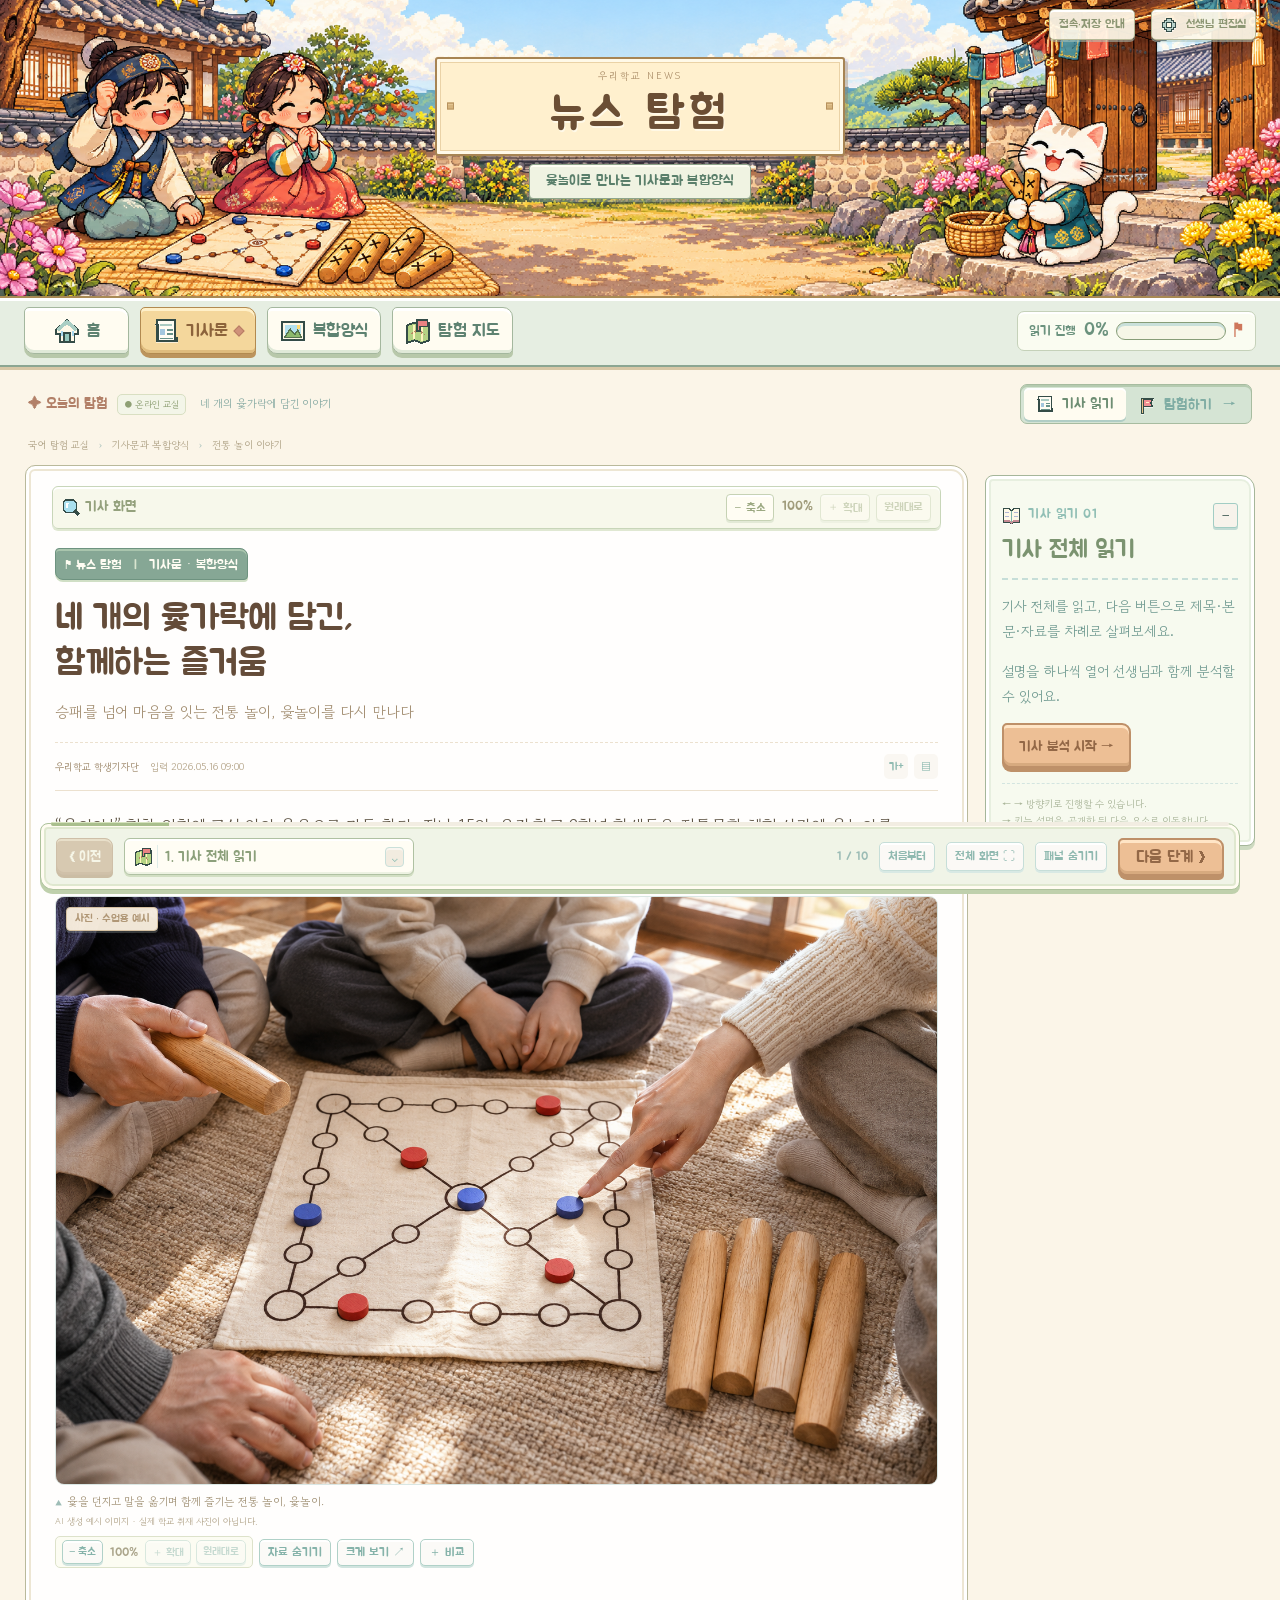
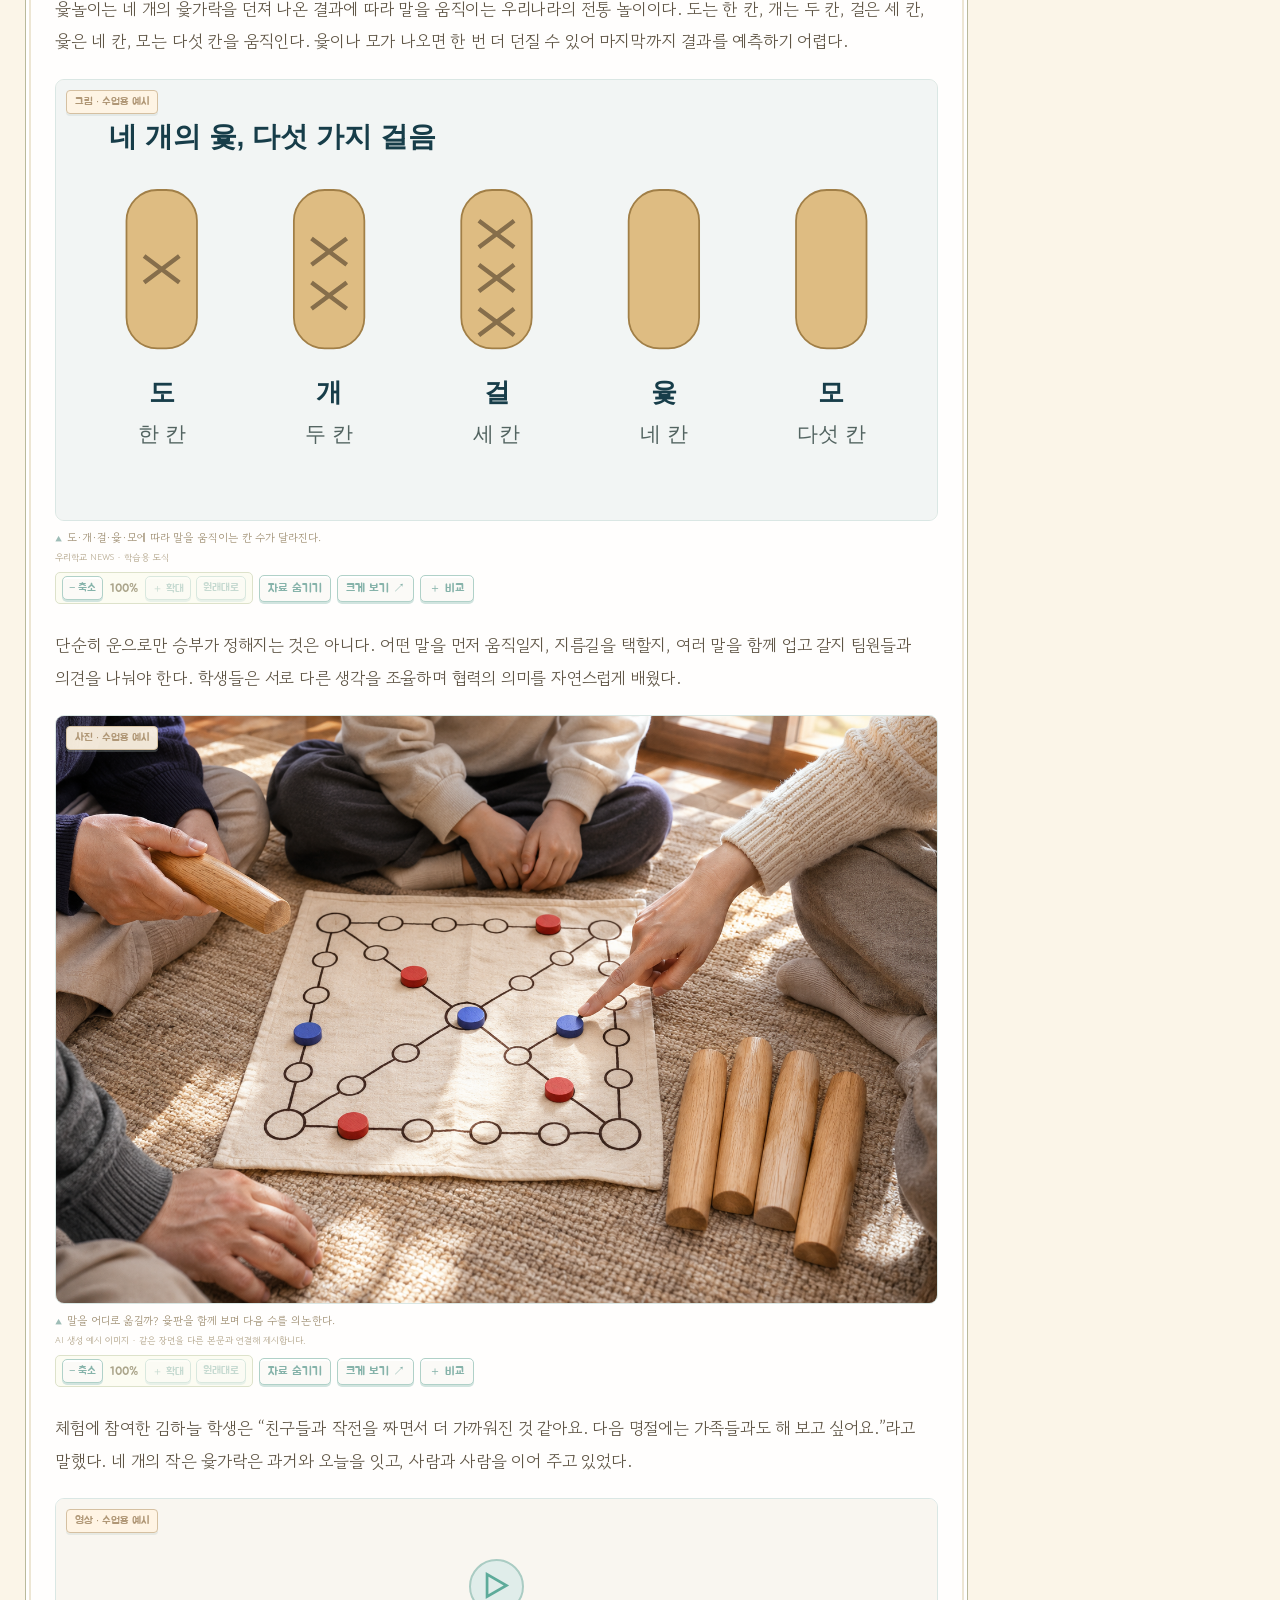
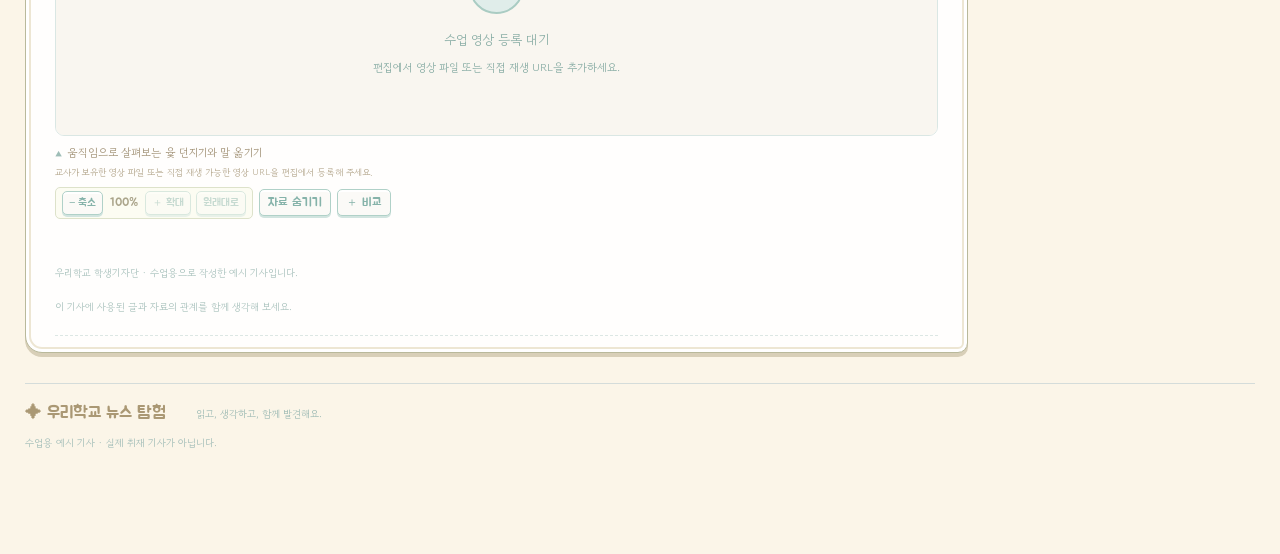
==== index.html @ 640b182b "Add persistent article overview scaling and individual media shrink controls" ====
<!doctype html><html lang="ko"><head><meta charset="UTF-8"><meta name="viewport" content="width=device-width, initial-scale=1"><title>뉴스 탐험 · 우리학교 국어 교실</title><link rel="stylesheet" href="style.css?v=f8efe97f222f"><link rel="stylesheet" href="cozy.css?v=f8efe97f222f"></head><body><svg class="icon-sprite" xmlns="http://www.w3.org/2000/svg" aria-hidden="true"><defs>
<symbol id="icon-home" viewBox="0 0 28 28"><path d="M2 13 14 2l12 11v4h-4v9H6v-9H2Z" fill="#fff8e7" stroke="#344c47" stroke-width="2"/><path d="m4 13 10-9 10 9" fill="none" stroke="#aacec4" stroke-width="4"/><path d="M11 16h6v10h-6Z" fill="#96c8be" stroke="#344c47" stroke-width="2"/><path d="M7 14h3v5H7Z M19 14h3v5h-3Z" fill="#a9d8ef"/></symbol>
<symbol id="icon-news" viewBox="0 0 28 28"><path d="M4 2h20v23H4Z" fill="#fffdf4" stroke="#344c47" stroke-width="2"/><path d="M2 7h3v18h21v-5" fill="none" stroke="#344c47" stroke-width="2"/><path d="M8 6h12v3H8Z" fill="#aacbc2"/><path d="M8 12h5v6H8Z" fill="#a3c7de"/><path d="M15 12h6v2h-6Z M15 16h6v2h-6Z M8 21h13v2H8Z" fill="#679289"/></symbol>
<symbol id="icon-picture" viewBox="0 0 28 28"><path d="M2 4h24v20H2Z" fill="#fff9e7" stroke="#344c47" stroke-width="2"/><path d="M5 7h18v14H5Z" fill="#b3e1ef"/><path d="m5 21 6-9 5 6 3-5 4 8Z" fill="#8cb96d" stroke="#567350" stroke-width="1.5"/><path d="M18 8h4v4h-4Z" fill="#ffdc76"/></symbol>
<symbol id="icon-map" viewBox="0 0 28 28"><path d="m2 8 8-3 8 3 8-3v19l-8 3-8-3-8 3Z" fill="#b5d384" stroke="#344c47" stroke-width="2"/><path d="M10 7v16M18 9v16" stroke="#fff5be" stroke-width="2"/><path d="m7 17 7-4 7 5" fill="none" stroke="#b78864" stroke-width="2" stroke-dasharray="2 2"/><path d="M16 2h8v7h-8v5h-3V2Z" fill="#e98282" stroke="#344c47" stroke-width="1.5"/></symbol>
<symbol id="icon-book" viewBox="0 0 28 28"><path d="M2 4h9l3 3 3-3h9v20h-9l-3 2-3-2H2Z" fill="#fff9e7" stroke="#344c47" stroke-width="2"/><path d="M14 7v17" stroke="#82b4aa" stroke-width="2"/><path d="M5 9h5v2H5Z M5 14h5v2H5Z M18 9h5v2h-5Z M18 14h5v2h-5Z" fill="#b0b5d5"/><path d="M3 22h8l3 3 3-3h8" fill="none" stroke="#c68b94" stroke-width="2"/></symbol>
<symbol id="icon-bulb" viewBox="0 0 28 28"><path d="M9 3h10l5 6v7l-6 6v4h-8v-4l-6-6V9Z" fill="#ffe36d" stroke="#344c47" stroke-width="2"/><path d="M10 22h8v4h-8Z" fill="#bed3cd" stroke="#344c47" stroke-width="2"/><path d="M9 8h3v5H9Z" fill="#fff8c4"/><path d="M14 20V11l-3-3m3 3 3-3" fill="none" stroke="#b98a3d" stroke-width="2"/></symbol>
<symbol id="icon-flag" viewBox="0 0 28 28"><path d="M7 3h16l-3 6 3 6H7Z" fill="#f18f93" stroke="#344c47" stroke-width="2"/><path d="M5 2h3v24H5Z" fill="#e8c58a" stroke="#344c47" stroke-width="2"/><path d="M12 7h5v3h-5Z" fill="#fff1c8"/></symbol>
<symbol id="icon-gear" viewBox="0 0 28 28"><path d="M10 2h8v4h4v4h4v8h-4v4h-4v4h-8v-4H6v-4H2v-8h4V6h4Z" fill="#b7d1ca" stroke="#344c47" stroke-width="2"/><path d="M10 10h8v8h-8Z" fill="#fff9e5" stroke="#344c47" stroke-width="2"/></symbol>
<symbol id="icon-lens" viewBox="0 0 28 28"><path d="M6 3h12l4 4v11l-4 4H6l-4-4V7Z" fill="#a9e0ef" stroke="#344c47" stroke-width="2"/><path d="m20 20 6 6" stroke="#344c47" stroke-width="5"/><path d="M6 7h5v3H6Z M6 10h3v5H6Z" fill="#fff"/></symbol>
<symbol id="icon-video" viewBox="0 0 28 28"><path d="M2 4h24v21H2Z" fill="#bdd9d1" stroke="#344c47" stroke-width="2"/><path d="m11 10 9 5-9 6Z" fill="#fff9e5" stroke="#344c47" stroke-width="1.5"/><path d="M4 5h3v3H4Z M11 5h3v3h-3Z M20 5h3v3h-3Z" fill="#fff8f1"/></symbol>
<symbol id="icon-pen" viewBox="0 0 28 28"><path d="m7 18 12-15 6 5-13 15-8 3Z" fill="#f5cb77" stroke="#344c47" stroke-width="2"/><path d="m17 6 5 5M7 18l5 5" stroke="#6ea79b" stroke-width="3"/><path d="m4 26 2-7 5 5Z" fill="#5d827a"/></symbol>
<symbol id="icon-check" viewBox="0 0 28 28"><path d="M3 4h22v22H3Z" fill="#fff8e7" stroke="#344c47" stroke-width="2"/><path d="m6 13 6 6L23 5" fill="none" stroke="#78b16a" stroke-width="5"/></symbol>
<symbol id="icon-save" viewBox="0 0 28 28"><path d="M3 2h19l4 4v20H3Z" fill="#9fcac1" stroke="#344c47" stroke-width="2"/><path d="M8 3h12v8H8Z M7 17h15v9H7Z" fill="#fff9e8" stroke="#344c47" stroke-width="1.5"/><path d="M16 4h3v5h-3Z M10 20h9v2h-9Z" fill="#bed8d1"/></symbol>
</defs></svg>
<header class="world-header"><div class="world-scenery" aria-hidden="true"><img src="assets/yut-world.png" alt=""></div><div class="utility"><button id="helpButton" class="quiet">접속·저장 안내</button><button id="editButton" class="quiet"><svg class="ui-icon" aria-hidden="true"><use href="#icon-gear"></use></svg> 선생님 편집실</button></div><div class="masthead"><a href="#article" class="logo" aria-label="뉴스 탐험 기사로 이동"><div class="logo-title"><small>우리학교 NEWS</small><strong>뉴스 탐험</strong></div><span class="logo-subtitle">윷놀이로 만나는 기사문과 복합양식</span></a><div class="hero-note">작은 발견이 모여<br><b>더 큰 배움으로!</b></div></div></header><div class="navigation-shell"><nav aria-label="학습 메뉴"><button data-nav="home"><svg class="ui-icon" aria-hidden="true"><use href="#icon-home"></use></svg><span>홈</span></button><button data-nav="article" class="selected"><svg class="ui-icon" aria-hidden="true"><use href="#icon-news"></use></svg><span>기사문</span></button><button data-nav="media"><svg class="ui-icon" aria-hidden="true"><use href="#icon-picture"></use></svg><span>복합양식</span></button><button data-nav="map"><svg class="ui-icon" aria-hidden="true"><use href="#icon-map"></use></svg><span>탐험 지도</span></button><div class="journey"><span><span class="journey-label">읽기 진행</span> <b id="journeyPercent">0%</b></span><div class="journey-track" role="progressbar" aria-label="학습 진행률" aria-valuemin="0" aria-valuemax="100" aria-valuenow="0"><i id="journeyFill"></i></div><span aria-hidden="true">⚑</span></div></nav></div><div class="modebar"><div><span class="live">✦ 오늘의 탐험</span><span id="connectionStatus" class="connection-status"></span><span>네 개의 윷가락에 담긴 이야기</span></div><div class="switch"><button id="readButton" class="active"><svg class="ui-icon" aria-hidden="true"><use href="#icon-news"></use></svg> 기사 읽기</button><button id="learnButton"><svg class="ui-icon" aria-hidden="true"><use href="#icon-flag"></use></svg> 탐험하기 <span>→</span></button></div></div><main><div class="breadcrumb">국어 탐험 교실 <span>›</span> 기사문과 복합양식 <span>›</span> 전통 놀이 이야기</div><div class="layout"><article id="article"></article><aside id="sidebar"></aside></div></main><footer>✦ 우리학교 뉴스 탐험 <span>읽고, 생각하고, 함께 발견해요.</span><small>수업용 예시 기사 · 실제 취재 기사가 아닙니다.</small></footer><div id="learningBar" hidden></div><dialog id="helpDialog"><button class="close" aria-label="안내 닫기">×</button><div class="section-tag">뉴스 탐험 이용 안내</div><h2>같은 주소에서, 계속 이어서.</h2><div class="help-section"><h3>기사 읽기와 탐험하기</h3><p>기사 읽기에서는 오른쪽 패널의 설명을 하나씩 열며 기사를 분석합니다. 탐험하기에서는 같은 기사를 보며 객관식 퀴즈를 풀고 정답과 해설을 확인합니다. 선생님 편집실에서 각 블록의 퀴즈를 추가하거나 수정할 수 있습니다.</p><p>퀴즈 선택과 풀이 결과는 현재 열린 페이지에서만 유지되며, 페이지를 새로고침하면 초기화됩니다.</p></div><div class="help-section"><h3>인터넷 주소로 접속할 때</h3><p>이 주소를 즐겨찾기에 추가해 주세요. 사이트 디자인과 기능이 업데이트되면 같은 주소에서 새로고침해 이용할 수 있어요. 최신 화면이 보이지 않으면 Ctrl+Shift+R (Mac: ⌘+Shift+R)을 눌러 주세요.</p></div><div class="help-section"><h3>수정한 기사는 어디에 저장되나요?</h3><p>선생님 편집실에서 바꾼 기사와 학습 설명은 현재 기기·브라우저에 자동 저장됩니다. 사이트 디자인이 업데이트되어도 저장한 기사 내용은 유지됩니다.</p><p>다른 기기와 학생에게 같은 기사를 전달하려면 JSON 내보내기/가져오기를 이용해 주세요. 편집한 내용이 인터넷의 모든 사용자에게 자동 공개되는 기능은 없습니다.</p></div><div class="help-section"><h3>인터넷 없이 수업할 때</h3><p>편집실의 ‘수정한 사이트 파일 저장’으로 오프라인 수업 파일을 보관할 수 있어요. 온라인으로 사용할 때는 매번 파일을 받을 필요가 없습니다.</p></div></dialog><dialog id="mediaDialog"><button class="close" aria-label="자료 모음 닫기">×</button><div class="section-tag">기사 속 자료 모음</div><h2>글과 함께 자료를 살펴봐요</h2><div id="mediaDialogList"></div></dialog><dialog id="mapDialog"><button class="close" aria-label="탐험 지도 닫기">×</button><div class="section-tag">⚑ 우리의 학습 여정</div><h2>뉴스 탐험 지도</h2><p class="muted">원하는 지점을 선택해 학습을 이어 가세요.</p><div id="mapSteps"></div></dialog><dialog id="imageDialog"><button class="close" aria-label="닫기">×</button><img alt="확대 자료"><p></p></dialog><dialog id="editor"><div class="editor-head"><div class="editor-title-icon"><svg class="ui-icon" aria-hidden="true"><use href="#icon-pen"></use></svg></div><div><small>TEACHER’S WORKSHOP</small><h2>선생님의 기사 제작소</h2></div><button class="close" aria-label="편집 닫기">×</button></div><p class="muted">블록을 배치한 순서대로 수업이 진행됩니다. 변경 내용은 이 브라우저에 저장됩니다. 다른 기기에서는 ‘수정한 사이트 파일 저장’으로 내려받은 HTML을 열어 주세요.</p><div class="editor-tools"><button id="downloadHtmlButton" class="primary"><svg class="ui-icon" aria-hidden="true"><use href="#icon-save"></use></svg> 수정한 사이트 파일 저장 ↓</button><button id="exportButton">JSON 내보내기 ↗</button><label class="button">JSON 가져오기<input id="importInput" type="file" accept="application/json" hidden></label><button id="resetButton">예시 복원</button></div><div id="editorBlocks"></div><div class="add-row"><div class="add-heading"><svg class="ui-icon" aria-hidden="true"><use href="#icon-picture"></use></svg><span><b>새 블록 만들기</b><small>종류와 들어갈 자리를 골라 주세요.</small></span></div><div class="add-field"><label for="addType">① 블록 종류</label><select id="addType"><option value="paragraph">본문 문단</option><option value="lead">전문 (기사 요약)</option><option value="subheading">소제목</option><option value="photo">사진</option><option value="illustration">그림</option><option value="video">영상</option><option value="other">기타 자료</option><option value="title">제목</option><option value="subtitle">부제</option></select></div><div class="add-field position-field"><label for="addPosition">② 추가할 위치</label><select id="addPosition" aria-label="블록 추가 위치"></select></div><button id="addButton">＋ 블록 추가</button></div><p id="editorStatus" role="status"></p></dialog><div id="toast" role="status"></div><script type="module" src="app.js?v=f8efe97f222f"></script></body></html>
---- style.css ----
:root{--ink:#273d39;--blue:#59a796;--line:#e0eae7;--muted:#648e85;--paper:#fffbf1;--accent:#f1bb45;--border:#7aaaa0;--shadow:#ddeae7}*{box-sizing:border-box}body{margin:0;background:#fbf5e9;color:var(--ink);font-family:'Malgun Gothic','Apple SD Gothic Neo',Arial,sans-serif;padding-bottom:102px}button,input,textarea,select{font:inherit}button,.button{cursor:pointer;background:#fffaf4;border:1.5px solid #8eb7ae;color:var(--ink);padding:10px 15px;font-size:13px;border-radius:8px;box-shadow:0 3px 0 #d7e6e2;transition:background .15s,transform .15s}button:hover,.button:hover{background:#f7f4ec;border-color:#5ba092}button:active{transform:translateY(2px);box-shadow:0 1px 0 #cde1db}button:disabled{opacity:.4;cursor:default}button:focus-visible,a:focus-visible,select:focus-visible,input:focus-visible,textarea:focus-visible{outline:3px solid #e8ad31;outline-offset:4px}a{color:inherit;text-decoration:none}.world-header{height:205px;position:relative;overflow:hidden;border-bottom:3px solid #5b754c;background:#b1dbfb}.world-scenery{position:absolute;inset:0;pointer-events:none}.world-scenery img{width:100%;height:100%;object-fit:cover;object-position:center bottom;image-rendering:pixelated}.utility{position:relative;display:flex;justify-content:space-between;align-items:center;max-width:1350px;margin:auto;padding:12px 24px;color:#3c5274;font-size:11px}.quiet{font-size:11px;background:#fffaf4;border-color:#709991;box-shadow:0 3px 0 #8ba9bc66;padding:7px 12px}.masthead{position:relative;max-width:1310px;margin:auto;display:flex;justify-content:space-between;align-items:center;padding:0 24px;height:137px}.world-label{position:relative;align-self:flex-start;background:#fffaed;border:2px solid #435f59;box-shadow:4px 4px 0 #435f5933;padding:12px 15px;transform:rotate(-3deg);font-size:14px;font-weight:bold;line-height:1.55;border-radius:3px}.world-label span{float:left;font-size:30px;margin:4px 12px 4px 0}.world-label b{font-size:12px;color:#618880}.logo{position:absolute;left:50%;top:0;transform:translateX(-50%) rotate(-1deg);min-width:410px;display:flex;flex-direction:column;align-items:center;isolation:isolate}.logo:before{content:'';position:absolute;inset:0 -14px 25px;z-index:-1;background:#fff0cb;border:3px solid #415c56;box-shadow:5px 6px 0 #56797266;clip-path:polygon(2% 0,98% 0,100% 12%,98% 88%,95% 88%,95% 100%,4% 100%,4% 88%,0 88%,0 15%,2% 15%)}.logo small{font-size:10px;letter-spacing:3px;color:#8c6d61;padding-top:8px;font-weight:bold}.logo strong{font-size:48px;letter-spacing:6px;color:#243c37;line-height:1.25;padding:0 15px 8px;text-shadow:2px 2px 0 white;font-weight:900}.logo>span{background:#f8f5ee;border:2px solid #5b867d;padding:6px 24px;font-size:12px;font-weight:bold;box-shadow:0 3px 0 #a4c1bb;border-radius:4px}.hero-note{font-size:13px;line-height:1.7;text-align:right;transform:rotate(3deg);color:#4c5b72;margin:8px 12px 0 auto}.hero-note b{color:#34544d}.navigation-shell{background:#f5f1e9;border-bottom:2px solid #8eb7ae;box-shadow:0 4px 0 #ede2cd;padding:11px 24px}nav{display:flex;gap:12px;max-width:1300px;margin:auto;align-items:center}nav button{min-width:112px;background:#fffafc;border:2px solid #82b4a9;font-size:21px;font-weight:bold;padding:9px 17px;box-shadow:0 4px 0 #b7d5cd}nav button span{font-size:14px;vertical-align:2px;margin-left:5px}nav button.selected{background:#ffdf58;border-color:#7bada2;box-shadow:0 4px 0 #c69936}nav button:hover{background:#ffe891}.journey{display:flex;align-items:center;gap:12px;margin-left:auto;font-size:12px;font-weight:bold;color:#447d71}.journey b{font-size:17px;margin-left:4px}.journey-track{width:150px;height:19px;border:2px solid #5d887f;border-radius:10px;box-shadow:inset 0 2px 3px #b6cbc5;background:#fbf9f6;overflow:hidden}.journey-track i{display:block;width:0;height:100%;background:repeating-linear-gradient(90deg,#8dcc5a 0,#8dcc5a 17px,#75b449 17px,#75b449 20px);border-radius:7px;box-shadow:inset 0 3px 0 #c3ed8c;transition:width .3s}.journey>span:last-child{font-size:24px;color:#ce775b}.modebar{max-width:1300px;margin:24px auto 0;display:flex;justify-content:space-between;align-items:center;padding:0 5px;font-size:12px;gap:12px}.live{color:#518b7f;font-weight:bold;margin-right:14px}.modebar>div:first-child>span:last-child{color:#719a91}.switch{display:flex;gap:8px}.switch button{border:1px solid #b6cdc7;font-size:11px;padding:9px 15px;background:#fffcf7}.switch .active{background:#69a79a;color:white;border-color:#559789;box-shadow:0 3px 0 #4c8478}.switch span{margin-left:15px}main{max-width:1300px;margin:auto}.breadcrumb{font-size:10px;color:#84a8a0;margin:18px 5px}.breadcrumb span{margin:0 10px;color:#a0bcb6}.layout{display:grid;grid-template-columns:minmax(0,1fr) 305px;gap:24px;align-items:start}article{min-width:0;background:#fffefd;border:2px solid #98bfb7;border-radius:16px;box-shadow:inset 0 0 0 5px #f7f4ed,0 5px 0 #dee7e4;padding:32px 36px 20px;position:relative}.section-tag{font-size:11px;font-weight:bold;color:#4a9384;display:inline-block;background:#f6f3eb;border:1px solid #d4e6e1;padding:6px 11px;border-radius:5px;margin-bottom:20px}.section-tag span{color:#9fc1ba!important}h1{font-size:38px;line-height:1.45;letter-spacing:-1.8px;white-space:pre-line;margin:0 0 16px;color:#243934;font-weight:900}h2.subtitle{font-size:16px;font-weight:500;color:#69958c;line-height:1.8;margin:0 0 23px}.byline{display:flex;gap:15px;padding:16px 0;border-top:1px dashed #dbe6e3;border-bottom:1px solid #dee7e5;font-size:10px;color:#8fafa8;margin-bottom:25px}.byline strong{color:#668f87}.byline .tools{margin-left:auto;display:flex;gap:10px}.byline button{border:0;padding:0 3px;color:#78a097;box-shadow:none}.block{scroll-margin-top:30px;position:relative;transition:background .2s,box-shadow .2s}.block p.body{font-size:16px;line-height:2;letter-spacing:-.2px;word-break:keep-all;margin:24px 0;color:#38504b}.article-lead{font-size:18px;line-height:1.9;font-weight:bold;color:#54766f;white-space:pre-line;word-break:keep-all;border-left:4px solid #c1dcd5;padding:9px 0 9px 20px;margin:26px 0 32px;background:#fdfcf9}.article-subheading{font-size:23px;line-height:1.6;font-weight:bold;letter-spacing:-.6px;white-space:pre-line;margin:38px 0 18px;color:#365f57}.article-subheading:before{content:'✦';font-size:18px;color:#d3a343;margin-right:9px}figure{margin:27px 0 31px}.media-wrap{position:relative;background:#f7f4ed;overflow:hidden;border:1px solid #dce7e4;border-radius:10px}.media-wrap img{display:block;width:100%;height:auto;cursor:zoom-in;max-height:none;object-fit:contain;aspect-ratio:auto}.media-label{position:absolute;left:13px;top:13px;background:#fff9eff5;border:1px solid #d9c7bc;padding:5px 10px;font-size:10px;color:#7e665b;border-radius:4px;pointer-events:none}.media-wrap video{width:100%;display:block;max-height:450px}.video-empty{padding:60px 25px;text-align:center;color:#86aba3;background:#f9f6f0;font-size:13px}.video-empty b{width:55px;height:55px;line-height:50px;background:#e0edea;border:2px solid #aaccc3;color:#5dab9a;font-size:30px;display:block;margin:0 auto 16px;border-radius:50%}.video-empty small{font-size:11px}.caption{font-size:11px;color:#6a958c;line-height:1.8;margin-top:9px}.caption:before{content:'▲';font-size:8px;margin-right:5px;color:#9ebdb7}.source{font-size:9px;color:#97b5af;margin-top:4px;line-height:1.7}.media-actions{display:flex;gap:7px;margin-top:9px}.media-actions button{font-size:10px;padding:5px 9px;color:#74a097;border-color:#dae9e5;background:#fdfcfa;box-shadow:none}.hidden-media{padding:65px 20px;text-align:center;font-size:12px;color:#8aaca5;background:repeating-linear-gradient(45deg,#fdfcfb,#fdfcfb 8px,#f8f5ee 8px,#f8f5ee 9px)}.focused{box-shadow:0 0 0 3px #d7a530,0 0 0 7px #fff0b0;background:#fffbed;border-radius:5px}.related{background:#fff1b7;box-shadow:0 0 0 7px #fff1b7;border-radius:2px}.learning .block[data-id]{cursor:pointer}aside{position:sticky;top:22px;min-width:0}.side-card,.lesson-panel{position:relative;border:2px solid #98bfb7;border-radius:15px;background:#fffefd;box-shadow:inset 0 0 0 4px #f6f2ea,0 4px 0 #e0eae7;padding:23px 20px 20px;margin-bottom:23px}.side-card h3{font-size:16px;margin:0 0 17px;letter-spacing:-.4px;color:#366057}.mission-card{background:#fff7df;border-color:#9ab8b1;box-shadow:inset 0 0 0 4px #fffdf5,0 4px 0 #ead8d3}.mission-card h3{display:inline-block;padding:5px 12px;background:#ffe596;border:1px solid #caac6e;box-shadow:2px 2px 0 #eed69c;transform:rotate(-2deg);font-size:17px;margin:-9px 0 13px}.mission-card p{font-size:13px;line-height:1.9;color:#4e6f68;margin:6px 0 16px}.mission-card .mission-label{font-size:9px;letter-spacing:1.5px;font-weight:bold;color:#b08c66;display:block;margin-bottom:10px}.mission-card .start-lesson{width:100%;display:flex;justify-content:space-between;background:#ffe58b;border-color:#c5a24e;color:#624914;box-shadow:0 3px 0 #ddbe67;font-size:12px;font-weight:bold}.checklist{display:flex;flex-direction:column;gap:0}.checklist label{font-size:12px;line-height:1.7;display:flex;align-items:start;gap:9px;padding:11px 0;border-bottom:1px solid #f4efe5;cursor:pointer;color:#587d75}.checklist label:last-child{border-bottom:0}.checklist input{accent-color:#6eb0a2;width:17px;height:17px;flex:0 0 17px;margin:2px 0 0}.checklist label:has(input:checked){color:#8cada6}.checklist label:has(input:checked) span{text-decoration:line-through;text-decoration-color:#c3d8d2}.card-intro{font-size:10px;line-height:1.8;color:#93b2ac;margin:-5px 0 8px}.media-library{display:flex;flex-direction:column;gap:10px}.library-item{display:flex;width:100%;align-items:center;text-align:left;gap:10px;background:#fdfdfc;border:1px solid #d5e7e2;box-shadow:none;padding:8px;border-radius:8px}.library-thumb{width:66px;height:53px;background:#f5f1e8;border-radius:5px;border:1px solid #d1e4df;overflow:hidden;flex-shrink:0;display:flex;align-items:center;justify-content:center;font-size:23px;color:#7eb4a9}.library-thumb img{width:100%;height:100%;object-fit:cover}.library-text{min-width:0}.library-text b{display:block;font-size:11px;color:#579689;margin-bottom:5px}.library-text small{font-size:10px;line-height:1.6;color:#86aaa2;display:block;overflow:hidden;text-overflow:ellipsis;white-space:nowrap;max-width:157px}.library-text em{font-size:9px;font-style:normal;color:#9ac6bd}.side-note{border-top:1px dashed #c8e0d9;padding-top:15px;font-size:10px;line-height:1.9;color:#90b2ab;margin-top:22px}.lesson-panel{background:#fcfbf8;border-color:#86baaf}.lesson-number{font-size:10px;font-weight:bold;letter-spacing:1.5px;color:#7ab0a5}.lesson-panel h3{font-size:21px;line-height:1.5;color:#3b675e;margin:16px 0 20px}.lesson-panel p{font-size:13px;line-height:1.95;color:#668f87}.reveal-item{border:1px solid #dcebe7;background:#fefefe;border-radius:8px;padding:13px;margin-top:13px;animation:appear .2s ease-out}.reveal-item small{font-weight:bold;color:#7fbbaf;font-size:10px}.reveal-item p{margin:8px 0 0}.panel-buttons{display:flex;gap:7px;margin-top:20px;flex-wrap:wrap}.panel-buttons button{font-size:11px}.primary{background:#ffe176;color:#573d1e;border-color:#c7a33e;box-shadow:0 3px 0 #d7b34b;font-weight:bold}.primary:hover{background:#ffeb9d;border-color:#b99535}#learningBar,#readingDock{position:fixed;bottom:14px;left:50%;transform:translateX(-50%);width:calc(100% - 48px);max-width:1260px;background:#faf8f4;border:2px solid #98c5bc;border-radius:13px;box-shadow:inset 0 0 0 4px #fff9fb,0 5px 0 #c7dad5,0 -5px 22px #4f706920;z-index:5;padding:15px 20px;align-items:center;gap:12px;display:flex}#learningBar[hidden]{display:none}#readingDock .dock-tip{font-size:11px;line-height:1.8;color:#84a9a1;margin-right:auto}.dock-tip b{font-size:14px;color:#588f83;margin-right:8px}#readingDock button{font-size:11px}#readingDock .primary{font-size:14px;padding:12px 22px}.learning #readingDock{display:none}#learningBar select{max-width:245px;border:1px solid #cce2dc;border-radius:6px;background:#fefdfc;padding:9px;font-size:11px;color:#5d8980}#learningBar button{font-size:11px}#learningBar [data-action=previous]{background:#edcca8;border-color:#b58c69;color:#6d4e37;box-shadow:0 3px 0 #c9a07c}#learningBar [data-action=next]{font-size:14px;padding:11px 22px}.progress{height:4px;background:#f2ede2;position:absolute;top:-2px;left:10px;right:10px;border-radius:3px;overflow:hidden}.progress i{height:100%;background:#8ac5b9;display:block}.bar-count{color:#9abab3;font-size:10px;margin-left:auto;white-space:nowrap}footer{max-width:1300px;margin:48px auto 0;padding:25px 0 20px;border-top:1px solid #d4dcda;color:#91b1aa;font-weight:bold;font-size:14px}footer span{font-size:11px;font-weight:400;margin-left:25px;color:#9fbbb5}footer small{display:block;font-size:9px;font-weight:400;color:#a4beb9;margin-top:12px}dialog{border:2px solid #90c2b7;border-radius:15px;padding:30px;max-width:95vw;max-height:90vh;color:var(--ink);background:#fffcf9;box-shadow:inset 0 0 0 5px #f5f1e8,0 15px 70px #28474155}dialog::backdrop{background:#2c484288;backdrop-filter:blur(3px)}.close{float:right;border:0;box-shadow:none;background:transparent;font-size:24px;padding:0 7px;color:#8bb8af}#imageDialog img{display:block;max-width:80vw;max-height:72vh;margin-top:25px}#imageDialog p{font-size:13px}#editor{width:900px}.editor-head{display:flex;justify-content:space-between}.editor-head small{letter-spacing:2px;color:#97c1b8;font-size:10px}.editor-head h2{margin:10px 0;color:#4c8176}.muted{font-size:12px;color:#89aba4;line-height:1.8}.editor-tools{display:flex;flex-wrap:wrap;gap:8px;padding:15px 0}.editor-tools button,.editor-tools .button{font-size:11px}.editor-block{border-top:1px dashed #d2e3de;padding:20px 0}.edit-row{display:flex;gap:7px;align-items:center;margin-bottom:13px}.edit-row strong{margin-right:auto;font-size:13px;color:#5a9286}.edit-row button{padding:5px 10px}.editor-block label{display:block;font-size:11px;color:#82a8a0;margin:12px 0 5px}.editor-block textarea,.editor-block input:not([type=checkbox]){display:block;width:100%;padding:10px;border:1px solid #cddfda;border-radius:5px;color:#50716a;line-height:1.7;background:#fff}.editor-block textarea{min-height:70px;resize:vertical}.editor-block .check{display:inline-flex;align-items:center;gap:7px;margin-right:12px}.editor-block summary{font-size:12px;color:#7eb0a5;cursor:pointer}.add-row{display:flex;gap:10px;flex-wrap:wrap;position:sticky;bottom:-30px;background:#fffaf4;border-top:1px solid #cee2dd;padding:18px 0}.add-row select{padding:9px;border:1px solid #c6dfd8;border-radius:5px;max-width:100%;font-size:12px;color:#679a8f}#addPosition{max-width:350px}#editorStatus{font-size:12px;color:#7aaea3}#toast{position:fixed;top:20px;left:50%;transform:translateX(-50%);padding:13px 24px;background:#57897f;color:white;border:2px solid #cce2dc;border-radius:8px;z-index:20;font-size:13px;display:none;box-shadow:0 4px 0 #3a635b55;max-width:90vw}.summary-area{border-top:2px dashed #c6ded8;padding-top:28px;margin-top:30px}.summary-area>h2{font-size:25px;color:#4b766d}.summary-item{border-top:1px solid #dcebe7;padding:22px 0;display:grid;grid-template-columns:125px 1fr;gap:22px}.summary-item img{width:125px;border-radius:6px}.summary-item h4{color:#60988c;font-size:14px;margin:10px 0}.summary-item small{color:#98c1b8;font-size:10px}.summary-item p{font-size:12px;line-height:1.9;margin:7px 0;color:#7ca29a}.concept-table{border-collapse:collapse;width:100%;font-size:12px;margin:25px 0}.concept-table td,.concept-table th{padding:16px;border-bottom:1px solid #d8e9e4;text-align:left;line-height:1.9;color:#7aa29a}.concept-table th{background:#f9f7f2;color:#5e978b}.article-end{font-size:10px;color:#a8c2bc;border-bottom:1px dashed #dce7e4;padding:25px 0;margin-top:25px;line-height:1.9}.compare-list{display:grid;grid-template-columns:1fr 1fr;gap:15px}.compare-list img,.compare-list video{max-width:100%;border-radius:7px}.compare-list p{font-size:12px;line-height:1.8}#mapDialog{width:620px}#mapSteps{display:flex;flex-direction:column;gap:10px;margin-top:22px}#mapSteps button{text-align:left;display:flex;gap:14px;align-items:center;background:#fcfbf8;font-size:13px}#mapSteps button.current{background:#fff0b3;border-color:#d7ae46}#mapSteps button span{font-size:10px;background:#deece8;padding:5px 8px;border-radius:4px;color:#7aada2}#mapSteps button.current span{background:#ebc65b;color:#6e501c}@keyframes appear{from{opacity:0;transform:translateY(4px)}to{opacity:1;transform:translateY(0)}}@media(prefers-reduced-motion:reduce){*{animation:none!important;transition:none!important;scroll-behavior:auto!important}}@media(max-width:1360px){main,.modebar,footer{margin-left:28px;margin-right:28px}nav{gap:9px}nav button{min-width:100px}.journey-track{width:115px}}@media(max-width:1000px){.layout{grid-template-columns:minmax(0,1fr) 260px;gap:18px}article{padding:26px 25px}h1{font-size:32px}.journey-track{width:80px}nav button{padding:8px 12px;min-width:83px}nav button span{font-size:12px}.world-label{font-size:11px;padding:10px}.world-label span{font-size:23px;margin-right:8px}.hero-note{display:none}.logo{min-width:350px}.logo strong{font-size:42px}.logo>span{font-size:10px}.side-card,.lesson-panel{padding:21px 16px}.library-text small{max-width:130px}.journey{gap:7px;font-size:10px}.journey b{font-size:14px}#readingDock .dock-tip{font-size:0}#readingDock .dock-tip b{font-size:12px}#learningBar{gap:8px;padding:14px}#learningBar select{max-width:180px}#learningBar button{padding:9px}#learningBar [data-action=next]{padding:10px 14px}}@media(max-width:760px){body{padding-bottom:120px}.world-header{height:184px}.world-scenery img{min-width:1050px;max-width:none;position:absolute;left:50%;transform:translateX(-50%)}.utility{padding:10px 16px;font-size:9px}.utility>span{max-width:160px;line-height:1.5}.quiet{font-size:10px;padding:7px 9px}.masthead{height:125px;padding:0 20px}.world-label{display:none}.logo{min-width:300px;top:5px}.logo strong{font-size:39px;letter-spacing:4px}.logo small{font-size:9px;padding-top:10px}.logo>span{font-size:10px;padding:6px 16px}.navigation-shell{padding:9px 15px}nav{gap:8px;flex-wrap:wrap}nav button{flex:1;min-width:0;padding:7px 5px;font-size:18px;border-width:1.5px;border-radius:7px}nav button span{font-size:10px;vertical-align:2px;margin-left:2px}.journey{width:100%;justify-content:flex-end;margin-top:5px;gap:10px;font-size:10px}.journey-track{width:calc(100% - 135px);height:13px}.journey>span:last-child{font-size:18px}.journey b{font-size:13px}main,.modebar,footer{margin-left:16px;margin-right:16px}.modebar{margin-top:19px;flex-wrap:wrap;gap:13px}.modebar>div:first-child>span:last-child{font-size:10px}.live{font-size:10px;margin-right:7px}.switch{width:100%}.switch button{flex:1;font-size:11px}.breadcrumb{font-size:9px;line-height:1.8;margin:16px 2px}.breadcrumb span{margin:0 5px}.layout{display:flex;flex-direction:column;gap:24px}article{padding:24px 20px 15px;width:100%;border-radius:12px}.section-tag{font-size:9px;padding:5px 8px;margin-bottom:18px}h1{font-size:31px;letter-spacing:-1.5px}h2.subtitle{font-size:14px}.byline{font-size:9px;gap:10px;flex-wrap:wrap}.block p.body{font-size:15px;line-height:2.05}.article-lead{font-size:16px;padding-left:15px}.article-subheading{font-size:21px}aside{position:static;width:100%}.side-card{margin-bottom:16px}.mission-card p{font-size:13px}.library-text small{max-width:200px}.learning aside{order:-1}.learning .lesson-panel{margin-bottom:0}.learning .layout{padding-bottom:10px}.learning .side-card{display:none}.lesson-panel h3{font-size:19px;margin:12px 0}.lesson-panel p{font-size:12px}.lesson-panel .side-note{display:none}.reveal-item{padding:10px}.reveal-item p{margin:6px 0}.panel-buttons{margin-top:13px}#learningBar,#readingDock{bottom:10px;width:calc(100% - 20px);padding:12px 11px;gap:8px;flex-wrap:wrap;border-radius:10px}#readingDock .dock-tip{display:none}#readingDock button{padding:10px 8px;font-size:10px;flex:1}#readingDock .primary{font-size:11px;padding:10px 8px}#learningBar button{font-size:10px;padding:7px}#learningBar select{max-width:calc(100% - 110px);font-size:10px;padding:7px}#learningBar .bar-count{font-size:9px}#learningBar [data-action=next]{font-size:11px;padding:8px 15px;margin-left:auto}#learningBar [data-action=fullscreen]{display:none}footer{margin-top:25px}footer span{display:block;margin:10px 0;font-size:10px}dialog{padding:22px 18px}.summary-item{grid-template-columns:75px 1fr;gap:13px}.summary-item img{width:75px}.summary-item h4{font-size:12px}.summary-item p{font-size:11px}.concept-table td,.concept-table th{padding:10px;font-size:11px}.add-row{bottom:-22px}#addPosition{width:100%;max-width:100%}.edit-row{gap:4px;flex-wrap:wrap}.edit-row strong{font-size:11px}.edit-row strong small{display:none}.editor-tools{gap:7px}.editor-tools button,.editor-tools .button{font-size:10px;padding:8px}.compare-list{grid-template-columns:1fr}}@media print{body{padding:0;background:white}.world-header,.navigation-shell,.modebar,aside,#learningBar,#readingDock,.media-actions,.breadcrumb,footer,dialog{display:none!important}.layout{display:block}main{max-width:100%;margin:0}article{border:0;box-shadow:none;padding:0}.focused,.related{box-shadow:none;background:none}.block{break-inside:avoid}.learning .layout{padding:0}}
/* Detailed illustrated landscape: keep the characters visible below the title. */
.world-header{height:310px;background:#72b5ed}.world-scenery img{object-fit:cover;object-position:center bottom;image-rendering:auto}.utility{padding-top:14px}.utility>span{background:#fffaf0de;border:1px solid #d7e6ef;border-radius:5px;padding:6px 10px;color:#5e6679}.masthead{height:214px;padding-top:6px}.world-label{margin-top:8px;background:#fff9eaeF}.logo{top:26px;min-width:400px}.logo:before{background:#fff0d4;border-color:#4a6862;box-shadow:5px 6px 0 #48655f66}.logo strong{font-size:49px;letter-spacing:7px}.hero-note{display:none}.logo>span{background:#f8f5ef}.world-header .quiet{background:#fffaf3ee}@media(min-width:1800px){.world-scenery img{object-position:center 85%}.world-header{height:360px}}@media(max-width:1000px){.world-header{height:260px}.world-scenery img{min-width:1000px;position:absolute;left:50%;transform:translateX(-50%)}.logo{min-width:340px;top:20px}.logo strong{font-size:43px}.world-label{font-size:10px;padding:9px}.world-label b{font-size:10px}}@media(max-width:760px){.world-header{height:246px}.world-scenery img{width:735px;min-width:735px;height:246px;object-fit:cover;left:50%;transform:translateX(-50%);object-position:center bottom}.masthead{height:178px}.logo{top:9px;min-width:265px}.logo strong{font-size:36px;letter-spacing:4px}.logo>span{font-size:9px;padding:5px 10px}.logo small{font-size:8px}.utility>span{font-size:8px;max-width:155px;padding:5px 7px}.utility{padding-top:10px}.world-header .quiet{font-size:9px;padding:7px}.world-header .logo:before{inset:0 -6px 23px}}
/* Complete adventure UI: illustrated controls, inset surfaces and custom menus. */
.icon-sprite{position:absolute;width:0;height:0;overflow:hidden;pointer-events:none}.ui-icon{width:26px;height:26px;display:inline-block;vertical-align:middle;flex-shrink:0;shape-rendering:crispEdges;filter:drop-shadow(0 1px 0 #fff9);pointer-events:none}button,.button{font-weight:700;border:2px solid #598a80;border-radius:4px 9px 4px 9px;background:#fdfcfa;color:#33504a;box-shadow:inset 0 3px 0 #fff,inset 0 -3px 0 #ddebe7,0 4px 0 #abc9c1;min-height:38px}button:hover,.button:hover{background:#f8f5ee;box-shadow:inset 0 3px 0 #fff,inset 0 -3px 0 #cce1dc,0 4px 0 #8dbdb3}button:active{transform:translateY(3px);box-shadow:inset 0 2px 0 #deece8,0 1px 0 #abc9c1}button:disabled{opacity:.45}button .ui-icon{width:22px;height:22px;margin-right:6px}.primary,#readingDock .primary{background:#ffda50;border-color:#896530;color:#3d2c31;box-shadow:inset 0 4px 0 #fff4b1,inset 0 -4px 0 #e7b533,0 5px 0 #ba893c}.primary:hover,#readingDock .primary:hover{background:#ffe578;box-shadow:inset 0 4px 0 #fff9ce,inset 0 -4px 0 #ebbd46,0 5px 0 #aa7933}.chunky-arrow{font-size:20px;line-height:1;margin-left:10px}.navigation-shell{padding:12px 24px 15px;background:#f7f3eb;border-bottom:3px solid #6ca69a;box-shadow:inset 0 4px 0 #fff8,0 4px 0 #cae0da}nav{gap:15px}nav button{display:flex;align-items:center;justify-content:center;gap:9px;min-height:58px;min-width:130px;padding:10px 19px;border-width:2px;border-color:#5a8d82;font-size:17px;box-shadow:inset 0 4px 0 white,inset 0 -4px 0 #daeae6,0 5px 0 #9ec6bd;border-radius:6px 12px 6px 12px}nav button .ui-icon{width:29px;height:29px;margin:0}nav button span{font-size:15px;vertical-align:initial;margin:0}nav button.selected{background:#ffdf4f;border-color:#85612d;color:#2c4741;box-shadow:inset 0 4px 0 #fff8ba,inset 0 -4px 0 #e6b52e,0 5px 0 #b78943}nav button.selected:after{content:'';width:8px;height:8px;background:#fff7b2;border:1px solid #b78a3d;transform:rotate(45deg);margin-left:2px}.journey{background:#fdfcfb;border:2px solid #bbd8d0;border-radius:7px;padding:9px 13px;box-shadow:inset 0 2px 0 white;font-size:11px}.journey-track{border-color:#558279;box-shadow:inset 0 3px 0 #c9e0da;width:140px;height:21px}.journey-track i{background:repeating-linear-gradient(90deg,#8ece4e 0,#8ece4e 17px,#69a43b 17px,#69a43b 20px);border-top:3px solid #cef289;border-bottom:3px solid #66a03c;box-shadow:none}.modebar{align-items:center}.switch{gap:0;padding:4px;background:#cce2dc;border:2px solid #8db8af;border-radius:8px;box-shadow:inset 0 2px 0 #a9c8c0}.switch button{border:0;border-radius:5px;background:transparent;box-shadow:none;min-height:37px;padding:7px 15px;font-size:12px;color:#6e988f}.switch .active{background:#fff8ed;color:#46776d;box-shadow:inset 0 2px 0 #fff,0 3px 0 #8dbcb2;border:0}.switch button .ui-icon{width:21px;height:21px}.world-header .quiet{display:flex;gap:3px;align-items:center;min-height:36px;border:2px solid #5e8a81;box-shadow:inset 0 2px 0 #fff,0 3px 0 #709b9266;border-radius:5px}.world-header .quiet .ui-icon{width:18px;height:18px}.section-tag{border:2px solid #69a296;background:#6aaa9d;box-shadow:inset 0 2px 0 #95d2c5,0 3px 0 #d6e7e3;color:#fdfcfb;border-radius:2px 7px 2px 7px;padding:6px 11px;font-size:11px;text-shadow:0 1px 0 #4a766d}.section-tag span{color:#d6e8e3!important}article{border:2px solid #7db4a8;box-shadow:inset 0 0 0 4px white,inset 0 0 0 6px #dfece9,0 5px 0 #cce1dc;border-radius:8px 17px 8px 17px}.side-card,.lesson-panel{border:2px solid #6aa498;border-radius:7px 15px 7px 15px;padding:33px 19px 20px;margin-top:12px;margin-bottom:29px;box-shadow:inset 0 0 0 4px #fff,inset 0 0 0 6px #dbeae6,0 5px 0 #c7ded8}.side-card h3{display:flex;align-items:center;gap:8px;position:relative;margin:-46px -6px 21px -5px;padding:6px 12px;background:#f8f4ed;border:2px solid #61958a;box-shadow:inset 0 3px 0 #fff,0 3px 0 #cae0da;border-radius:2px 8px 2px 5px;width:fit-content;max-width:calc(100% + 10px);font-size:15px;color:#334b46;min-height:43px}.side-card h3:after{content:'';position:absolute;left:6px;bottom:-7px;width:8px;height:5px;background:#7fb2a7;clip-path:polygon(0 0,100% 0,100% 100%)}.side-card h3 .ui-icon{width:27px;height:27px}.mission-card{background:#fff8e5;border-color:#ad8266;box-shadow:inset 0 0 0 4px #fffdf6,inset 0 0 0 6px #f1dcc0,0 5px 0 #e4c9b8;padding-top:21px;margin-top:12px}.mission-card .mission-label{display:none}.mission-card h3{background:#ffe5a0;border-color:#a57e46;transform:rotate(-2deg);box-shadow:inset 0 3px 0 #fff4cb,0 3px 0 #e2be77;margin-top:-36px;font-size:18px;min-height:45px}.mission-card p{font-size:14px;color:#46625c;line-height:1.9}.mission-card .start-lesson{background:#ffdf72;border:2px solid #bb9149;box-shadow:inset 0 3px 0 #fff4b7,inset 0 -3px 0 #efc65e,0 4px 0 #dcc090;border-radius:4px 8px 4px 8px;min-height:43px;color:#63441f}.checklist{padding-top:0}.checklist label{font-size:12px;color:#435f59;border-bottom:1px solid #d1e4df;padding:11px 0;gap:11px}.checklist input,.editor-block .check input{appearance:none;-webkit-appearance:none;position:relative;width:22px;height:22px;flex:0 0 22px;margin:0;background:#fffdf4;border:2px solid #5e847c;border-radius:3px;box-shadow:inset 0 2px 0 #e1ece9,0 2px 0 #dce9e6;cursor:pointer}.checklist input:checked,.editor-block .check input:checked{background:#a6d38a;border-color:#5c7d50;box-shadow:inset 0 2px 0 #d0ecbc,0 2px 0 #d4e0c9}.checklist input:checked:after,.editor-block .check input:checked:after{content:'✓';position:absolute;top:-5px;left:1px;color:#365b32;font-size:24px;font-weight:900;line-height:24px}.checklist label:has(input:checked){color:#7e9172}.checklist label:has(input:checked) span{text-decoration-color:#b9c7a9}.card-intro{font-size:10px;margin-top:-8px;color:#8bada6}.library-item{background:#fffcf4;border:2px solid #b2d3ca;border-radius:5px 10px 5px 10px;box-shadow:inset 0 2px 0 white,0 3px 0 #d5e7e2;padding:8px;min-height:91px;align-items:flex-start;position:relative}.library-thumb{width:77px;height:68px;border:2px solid #8fc1b6;border-radius:4px;background:#e2eeeb;box-shadow:inset 0 0 0 2px #fff6}.library-text{flex:1;padding:2px 0}.library-text b{font-size:13px;font-weight:800;color:#4e9b8b}.library-text small{max-width:147px;white-space:normal;display:-webkit-box;-webkit-line-clamp:2;-webkit-box-orient:vertical;font-size:10px;line-height:1.6;color:#638b83;margin-bottom:21px}.library-text em{position:absolute;right:9px;bottom:6px;background:#83c8ba;border:1px solid #66b0a0;box-shadow:inset 0 2px 0 #b6d5cd,0 2px 0 #c3ddd6;color:white;border-radius:8px;padding:1px 9px;font-size:10px;display:flex;align-items:center;gap:4px;font-weight:bold}.library-text em .ui-icon{width:12px;height:12px;filter:brightness(1.5)}.media-actions button{border:1.5px solid #8abab0;border-radius:4px;background:#faf8f3;color:#58897f;box-shadow:inset 0 2px 0 #fff,0 2px 0 #c3ddd6;min-height:29px;padding:4px 9px}.media-label{border:1px solid #a4cac2;background:#fff8e9eF;color:#557871;border-radius:3px;box-shadow:0 2px 0 #b3c3bf44;font-weight:bold}.lesson-panel{background:#fcfaf7}.lesson-number{display:flex;align-items:center;gap:7px;font-size:11px;color:#6fab9f;margin-bottom:8px}.lesson-number .ui-icon{width:19px;height:19px}.lesson-number button{margin-left:auto;min-width:25px;min-height:25px;border:1px solid #a2cdc4!important;background:#f7f3eb!important;box-shadow:0 2px 0 #c1dbd4!important;border-radius:3px!important}.lesson-panel .lesson-title{font-size:22px;margin:8px 0 16px;padding-bottom:15px;border-bottom:2px dashed #c6ded8;color:#3b6a60}.lesson-phases{display:grid;grid-template-columns:1fr 1fr;gap:7px;margin:0 0 17px}.lesson-phases button{min-height:31px;font-size:9px;padding:4px 6px;display:flex;gap:5px;align-items:center;text-align:left;border:1px solid #b8d6ce;box-shadow:0 2px 0 #d3e6e1;border-radius:3px;background:#f6f2e9;color:#8ab0a8}.lesson-phases button span{width:15px;height:15px;font-size:9px;flex:0 0 15px;display:grid;place-items:center;background:#d2e5e0;color:#88aca4;border-radius:2px}.lesson-phases button.revealed{background:#fff3c9;border-color:#d9b455;color:#896234;box-shadow:inset 0 2px 0 #fff8e3,0 2px 0 #e8cd91}.lesson-phases button.revealed span{background:#e9c468;color:#6d4d22}.reveal-item{background:#fffef9;border:2px solid #bed9d2;border-radius:4px 10px 4px 10px;box-shadow:inset 0 2px 0 #fff,0 3px 0 #ddece8;padding:13px}.reveal-item small{display:flex;align-items:center;gap:7px;color:#67a397;font-size:11px}.reveal-item .ui-icon{width:20px;height:20px}.reveal-item p{font-size:13px;color:#51746d}.panel-buttons .primary{width:100%;min-height:42px;font-size:12px}.panel-buttons button:not(.primary){width:100%;min-height:32px;font-size:10px;background:#f9f7f1;color:#7daaa1;border:1px solid #bbd7cf;box-shadow:0 2px 0 #d1e5df}.side-note{font-size:10px;color:#8eb3ab}.native-select{position:absolute!important;opacity:0!important;pointer-events:none!important;width:1px!important;height:1px!important;padding:0!important;margin:0!important;overflow:hidden!important}.pixel-select{position:relative;min-width:0;flex:1;isolation:isolate}.select-trigger{display:flex;align-items:center;width:100%;min-height:43px;text-align:left;gap:9px;background:#fffaf1;border:2px solid #77aa9f;border-radius:4px;box-shadow:inset 0 3px 0 #fff,inset 0 -3px 0 #f4f0e6,0 3px 0 #b5d0c9;color:#47786e;padding:7px 10px;font-size:12px;font-weight:bold}.select-emblem{width:26px;height:27px;border-right:1px solid #d1e4df;padding-right:7px;display:flex;align-items:center;flex-shrink:0}.select-emblem .ui-icon{width:20px;height:20px;margin:0}.select-value{flex:1;overflow:hidden;white-space:nowrap;text-overflow:ellipsis}.select-chevron{background:#dbebe6;border:1px solid #b0d0c7;box-shadow:inset 0 2px 0 #f9f6f0;border-radius:3px;display:grid;place-items:center;width:21px;height:22px;font-size:19px;line-height:1;flex-shrink:0;color:#69a195}.select-trigger[aria-expanded=true]{border-color:#57897f;background:#fff4ce;box-shadow:inset 0 3px 0 #fff9e9,0 3px 0 #ccb177}.select-trigger[aria-expanded=true] .select-chevron{transform:rotate(180deg);background:#f6d98b;border-color:#d2ad59}.select-menu{position:absolute;left:0;right:0;top:calc(100% + 8px);padding:5px;border:2px solid #6ca69a;border-radius:5px;background:#fffaf2;box-shadow:inset 0 0 0 2px #f2ede2,3px 5px 0 #9ec7be88;z-index:40;max-height:260px;overflow-y:auto;overscroll-behavior:contain;scrollbar-color:#aacbc2 #f7f4ec;scrollbar-width:thin;min-width:190px}.select-menu[hidden]{display:none}.select-menu button{display:flex;align-items:center;gap:8px;width:100%;text-align:left;border:1px solid transparent;border-radius:3px;box-shadow:none;background:transparent;font-size:11px;color:#608d84;min-height:37px;padding:7px 9px;line-height:1.7}.select-menu button:hover,.select-menu button:focus-visible{background:#f7f4ed;border-color:#c4ddd6;outline:0;transform:none}.select-menu button[aria-selected=true]{background:#fff0b7;border-color:#e1c066;color:#77552a}.option-check{width:17px;height:17px;display:grid;place-items:center;border:1px solid #bedad2;border-radius:2px;background:#fffafc;flex-shrink:0;color:#967246;font-size:12px}.select-menu [aria-selected=true] .option-check{background:#ffdf6c;border-color:#bd9545}.pixel-select:has(.select-menu:not([hidden])){z-index:55}#learningBar .pixel-select{min-width:160px;max-width:290px}#learningBar .select-menu{top:auto;bottom:calc(100% + 9px);max-height:340px}#learningBar .select-trigger{font-size:11px;min-height:44px}#readingDock,#learningBar{border:2px solid #71ab9f;background:#f7f3eb;box-shadow:inset 0 0 0 4px #fdfcfb,inset 0 0 0 6px #d1e5df,0 5px 0 #9ec7be;min-height:81px;border-radius:7px 14px 7px 14px;padding:15px 18px;gap:13px}#readingDock .dock-tip{display:flex;align-items:center;gap:8px;border-right:2px dashed #bad7cf;padding:0 23px 0 3px;font-size:0}#readingDock .dock-tip .ui-icon{width:32px;height:32px}#readingDock .dock-tip b{font-size:18px;color:#478376;margin:0}#readingDock button{font-size:12px;min-height:45px;padding:8px 15px;display:flex;align-items:center;justify-content:center}#readingDock button .ui-icon{width:26px;height:26px}#readingDock .primary{font-size:16px;margin-left:auto;min-width:155px;min-height:50px;border-radius:4px 12px 4px 12px}#learningBar [data-action=previous]{border:2px solid #8d634a;background:#c99268;box-shadow:inset 0 3px 0 #ecc49e,inset 0 -3px 0 #a76f4b,0 4px 0 #926445;color:#fff8e7;min-height:45px;font-size:12px;text-shadow:0 1px 0 #8f5d3f;padding:9px 13px}#learningBar [data-action=next]{font-size:14px;min-height:46px;padding:10px 20px}#learningBar [data-action=restart],#learningBar [data-action=fullscreen],#learningBar [data-action=panel]{min-height:34px;font-size:10px;padding:7px 9px;background:#fbf9f6;border:1px solid #9bcec3;box-shadow:inset 0 2px 0 white,0 3px 0 #c7dfd8}.bar-count{color:#76a097;font-weight:bold;font-size:10px}.progress{top:-2px;height:5px}.progress i{background:#7ab8ab;border-top:1px solid #bed9d2}.close{border:2px solid #8abcb2;box-shadow:inset 0 2px 0 #fff7,0 3px 0 #d1e5df;background:#f5f1e8;min-width:31px;min-height:31px;border-radius:3px;font-size:22px;padding:0 5px;line-height:1;color:#74afa3}.close:hover{background:#dae9e5}.editor-head .close{margin-left:auto;align-self:start}.editor-head{gap:15px;align-items:center;padding:9px 0 21px;border-bottom:2px dashed #c3dcd5}.editor-title-icon{display:grid;place-items:center;width:57px;height:57px;flex:0 0 57px;background:#ffe6a6;border:2px solid #b4965b;box-shadow:inset 0 3px 0 #fff6db,0 4px 0 #e2c88f;border-radius:5px;transform:rotate(-4deg)}.editor-title-icon .ui-icon{width:35px;height:35px}#editor{width:980px;background:#fff8ef;border:3px solid #66998e;border-radius:6px 14px 6px 14px;box-shadow:inset 0 0 0 4px white,inset 0 0 0 6px #d3e6e1,8px 10px 0 #385e5655;padding:29px}.editor-head h2{font-size:24px;color:#47796e}.editor-head small{font-size:9px;color:#8fbeb4;letter-spacing:2px}.editor-tools{background:#f5f1e9;border:1px solid #bfdad3;box-shadow:inset 0 2px 0 #fffc;border-radius:5px;padding:12px;margin:15px 0 23px;gap:10px}.editor-tools button,.editor-tools .button{min-height:35px;font-size:10px;display:inline-flex;align-items:center;justify-content:center;padding:7px 10px}.editor-tools #resetButton{margin-left:auto;background:#fcfaf7;color:#89b0a8}.editor-tools .ui-icon{width:19px;height:19px}#editorBlocks{display:grid;gap:20px}.editor-block{background:#fffdfb;border:2px solid #aacec4;border-radius:5px 11px 5px 11px;box-shadow:inset 0 0 0 3px #fbfaf7,0 4px 0 #d9e9e5;padding:18px}.edit-row{padding-bottom:13px;margin-bottom:15px;border-bottom:2px dashed #e2eeeb;gap:9px}.block-number{font-weight:900;color:#79ada2;border:1px solid #b2d1c9;background:#f6f2ea;box-shadow:inset 0 2px 0 white;display:grid;place-items:center;width:28px;height:29px;border-radius:3px;font-size:11px;flex-shrink:0}.edit-row strong{display:flex;align-items:center;gap:9px;font-size:14px;color:#56867c}.edit-row strong .ui-icon{width:24px;height:24px}.edit-row button{min-width:28px;min-height:28px;padding:2px 8px;font-size:12px;box-shadow:inset 0 2px 0 white,0 2px 0 #c7dfd8;border-width:1px;border-radius:3px}.edit-row button[data-delete]{border-color:#d7b4b8;color:#b1828e;background:#fff5f5;box-shadow:0 2px 0 #eddbdf;font-size:10px}.editor-field{margin:13px 0}.editor-block label{font-size:11px;font-weight:bold;color:#79aaa0;margin:8px 0}.editor-block textarea,.editor-block input:not([type=checkbox]){border:2px solid #bfdad3;border-radius:4px;background:#fffdf8;box-shadow:inset 2px 3px 0 #f6f2ea;min-height:67px;font-size:13px;padding:11px;color:#4c7169;line-height:1.8}.editor-block textarea:focus{outline:0;border-color:#80b5aa;background:#fffaf0;box-shadow:inset 2px 3px 0 #f4eadf,0 0 0 3px #e1edea}.editor-block textarea::placeholder{font-size:11px;color:#9cbbb4}.editor-block input[type=file]{padding:8px;font-size:10px;min-height:43px;border:2px dashed #c4ddd6;background:#fcfaf7;box-shadow:none;color:#86b0a7}.editor-block input[type=file]::file-selector-button{border:1px solid #8dbfb5;background:#e0edea;color:#67938a;border-radius:3px;padding:7px 10px;margin-right:10px;font-weight:bold;cursor:pointer}.lesson-settings{border:1px solid #cee3dd;border-radius:4px;background:#fdfcf9;margin-top:17px;overflow:hidden}.lesson-settings summary{display:flex;align-items:center;gap:8px;list-style:none;font-weight:bold;font-size:11px;color:#6aa599;padding:12px;background:#f6f2e9;box-shadow:inset 0 2px 0 #fff8;cursor:pointer}.lesson-settings summary::-webkit-details-marker{display:none}.lesson-settings summary .ui-icon{width:22px;height:22px}.lesson-settings summary span{margin-left:auto;font-size:9px;color:#97c5bb}.lesson-settings[open] summary{border-bottom:1px solid #c6ded8}.lesson-settings>.editor-field,.lesson-settings>label,.lesson-settings>.check{margin-left:14px;margin-right:14px}.lesson-settings>label{margin-top:15px}.editor-block .check{display:inline-flex;align-items:center;font-weight:400;font-size:11px;line-height:1.7;gap:7px;max-width:calc(100% - 28px);margin-bottom:15px}.editor-block .check input{width:18px;height:18px;flex-basis:18px}.editor-block .check input:checked:after{font-size:20px;top:-6px;left:0}.add-row{border:2px solid #8bbcb2;border-radius:5px;background:#f6f3eb;box-shadow:inset 0 0 0 3px #fefdfc,0 -4px 15px #a7c8c122;padding:14px;margin-top:23px;bottom:-27px;display:flex;align-items:end;gap:12px;flex-wrap:wrap;z-index:60}.add-heading{width:100%;display:flex;align-items:center;gap:9px;padding-bottom:12px;border-bottom:1px dashed #b7d5cd}.add-heading>.ui-icon{width:26px;height:26px}.add-heading b{font-size:13px;color:#63998e}.add-heading small{font-size:10px;color:#93bbb2;display:inline-block;margin-left:12px}.add-field{flex:1;min-width:140px;position:relative}.add-field label{display:block;font-size:10px;color:#7daba1;margin:0 0 7px;font-weight:bold}.add-field.position-field{flex:1.5}.add-field .pixel-select{width:100%}.add-field .select-trigger{font-size:11px;min-height:43px}.add-field .select-menu{top:auto;bottom:calc(100% + 8px)}#addButton{min-height:43px;background:#ffe08a;border:2px solid #ba934f;box-shadow:inset 0 3px 0 #fff3c6,inset 0 -3px 0 #efc76a,0 3px 0 #d9b276;color:#75512a;min-width:120px}#editorStatus{font-size:10px;background:#f5efdf;border:1px solid #e4d5b5;border-radius:4px;color:#9c8a62;padding:8px 12px;min-height:30px}#mapDialog{background:#fff7e5;border:3px solid #98764d;box-shadow:inset 0 0 0 5px #fffdf6,inset 0 0 0 7px #e7d3ad,7px 8px 0 #435e5855;border-radius:5px}#mapDialog h2{font-size:26px;color:#795840;margin-top:3px}#mapSteps{padding:8px 0 8px 7px;position:relative;gap:13px}#mapSteps:before{content:'';position:absolute;top:20px;bottom:20px;left:34px;border-left:3px dashed #d6b67c}#mapSteps button{position:relative;min-height:57px;gap:15px;border:2px solid #d5bc96;background:#fffaf0;box-shadow:inset 0 3px 0 #fff,0 3px 0 #e5d2b4;border-radius:4px;color:#a18a6b;padding:8px 13px;font-size:12px}#mapSteps button span{display:grid;place-items:center;width:28px;height:28px;flex:0 0 28px;background:#e7d6bb;border:1px solid #c5ab83;border-radius:3px;color:#a38967;padding:0;font-weight:bold}#mapSteps button.current{background:#ffe99d;border-color:#b38b42;color:#7f5c28;box-shadow:inset 0 3px 0 #fff5cd,0 4px 0 #dec080}#mapSteps button.current span{background:#e9bd51;color:#6c4a1c;border-color:#b58a31}.concept-table{border:2px solid #abcfc5;border-radius:4px;overflow:hidden}.concept-table th{background:#e1eeea;color:#57897f}.concept-table td{background:#fffcf4;color:#6f9990}.summary-item{border-top:2px dashed #d1e4df}.focused{box-shadow:0 0 0 3px #f3ca54,0 0 0 6px #fff1ae;border-radius:3px}dialog{border-radius:5px 12px 5px 12px}#toast{border-radius:4px;border:2px solid #dcebe7;background:#5c9b8e;box-shadow:inset 0 3px 0 #89c1b5,0 4px 0 #3c6e64;font-weight:bold;font-size:12px}
@media(max-width:1250px){nav{gap:10px}nav button{min-width:112px;padding:9px 14px}.journey-track{width:100px}.journey{gap:7px;padding:8px 10px}.journey>span:last-child{display:none}#learningBar{gap:9px}#learningBar .pixel-select{max-width:230px}#readingDock .dock-tip{padding-right:16px}#readingDock .dock-tip b{font-size:16px}#readingDock button{font-size:11px;padding:9px 12px}}
@media(max-width:1000px){nav button{min-width:90px;padding:8px 10px;min-height:51px;gap:6px}nav button .ui-icon{width:25px;height:25px}nav button span{font-size:12px}.journey{border:0;background:none;padding:0;box-shadow:none}.journey-track{width:75px}nav button.selected:after{display:none}.library-thumb{width:62px}.library-text small{max-width:130px}.side-card h3{font-size:13px}.mission-card h3{font-size:16px}#readingDock .dock-tip{display:none}#readingDock button{flex:1}#readingDock .primary{min-width:130px;font-size:13px}#learningBar [data-action=fullscreen]{display:none}#learningBar .pixel-select{max-width:260px}#learningBar [data-action=next]{font-size:12px;padding:10px 12px}.add-heading small{font-size:9px}}
@media(max-width:760px){.navigation-shell{padding:10px 12px 13px}nav{gap:8px}nav button{min-width:0;padding:8px 3px;min-height:47px;gap:4px;border-radius:3px 7px 3px 7px}nav button .ui-icon{width:23px;height:23px}nav button span{font-size:10px}.journey{padding:10px 4px 0;gap:8px}.journey-track{width:calc(100% - 125px);height:17px}.journey>span:last-child{display:inline}.switch{padding:3px}.switch button{font-size:10px;padding:7px 9px;display:flex;align-items:center;justify-content:center;gap:4px;min-height:38px}.switch button .ui-icon{width:20px;height:20px;margin:0}.switch span{margin-left:5px}.section-tag{font-size:9px;padding:5px 8px}.world-header .quiet{font-size:9px;padding:5px 7px;min-height:32px;gap:2px}.world-header .quiet .ui-icon{width:16px;height:16px;margin:0}.side-card,.lesson-panel{margin-top:16px;margin-bottom:28px;padding-left:18px;padding-right:18px}.side-card h3{font-size:15px}.mission-card h3{font-size:17px}.library-thumb{width:80px;height:68px}.library-text small{max-width:205px}.library-text b{font-size:13px}.learning .lesson-panel{margin-top:12px;padding-top:17px}.lesson-panel .lesson-title{font-size:19px;padding-bottom:10px;margin-bottom:12px}.lesson-phases{display:flex;gap:5px;flex-wrap:wrap}.lesson-phases button{flex:1;min-width:110px;font-size:9px;min-height:29px}.reveal-item small{font-size:10px}.reveal-item p{font-size:12px}#readingDock,#learningBar{padding:12px 10px;gap:9px;min-height:74px;bottom:9px;border-radius:4px 10px 4px 10px}#readingDock button{font-size:9px;padding:7px 6px;min-height:39px;gap:3px;flex:1}#readingDock button .ui-icon{width:19px;height:19px;margin:0}#readingDock .primary{font-size:11px;min-width:95px;min-height:41px}.chunky-arrow{font-size:14px;margin-left:2px}#learningBar [data-action=previous]{font-size:10px;padding:7px 8px;min-height:36px}#learningBar .pixel-select{max-width:calc(100% - 130px);min-width:0;flex:1}#learningBar .select-trigger{min-height:36px;font-size:10px;padding:5px 7px;gap:6px}.select-emblem{width:22px;padding-right:5px}.select-emblem .ui-icon{width:17px;height:17px}.select-chevron{width:18px;height:20px;font-size:17px}.select-menu button{font-size:11px;min-height:39px}#learningBar .select-menu{left:auto;right:0;min-width:230px;max-height:290px}#learningBar [data-action=restart],#learningBar [data-action=panel]{font-size:9px;padding:5px 9px;min-height:29px}#learningBar [data-action=next]{font-size:11px;padding:7px 13px;min-height:34px}#learningBar .bar-count{font-size:9px;width:32px;text-align:center}#editor{padding:21px 16px;max-width:calc(100vw - 18px)}.editor-head{gap:10px;padding-bottom:17px}.editor-head h2{font-size:19px;line-height:1.5;margin:7px 0}.editor-head small{font-size:8px;letter-spacing:1px}.editor-title-icon{width:43px;height:43px;flex-basis:43px}.editor-title-icon .ui-icon{width:27px;height:27px}.editor-head .close{min-width:26px;min-height:26px;font-size:19px}.editor-tools{padding:10px;gap:8px}.editor-tools button,.editor-tools .button{font-size:9px;padding:6px 8px;min-height:31px}.editor-tools #downloadHtmlButton{width:100%;font-size:11px}.editor-tools #resetButton{margin-left:0}.editor-block{padding:13px}.edit-row{gap:6px}.block-number{width:23px;height:25px;font-size:9px}.edit-row strong{font-size:12px;gap:6px}.edit-row strong .ui-icon{width:20px;height:20px}.edit-row button{min-width:24px;min-height:26px;padding:2px 6px}.edit-row button[data-delete]{font-size:9px}.editor-block textarea{font-size:12px}.lesson-settings summary{font-size:10px;padding:10px 8px;gap:5px}.lesson-settings summary span{font-size:8px}.lesson-settings summary .ui-icon{width:19px;height:19px}.lesson-settings>.editor-field,.lesson-settings>label,.lesson-settings>.check{margin-left:9px;margin-right:9px}.editor-block .check{font-size:10px;max-width:calc(100% - 18px)}.add-row{padding:11px;gap:11px;bottom:-20px;margin-top:20px}.add-heading{padding-bottom:9px}.add-heading small{display:none}.add-heading b{font-size:12px}.add-field{min-width:0;flex:1 1 100%}.add-field.position-field{flex:1 1 100%}.add-field .select-trigger{font-size:10px;min-height:37px}.add-field .select-menu{max-height:200px}#addButton{width:100%;min-height:38px;font-size:11px}.add-field label{font-size:9px}.add-row .select-menu{min-width:0;width:100%}#mapSteps button{font-size:11px;min-height:53px;padding:8px 10px;gap:10px}.close{min-height:27px;min-width:27px;font-size:20px}.media-actions button{font-size:9px;min-height:28px}.concept-table td,.concept-table th{font-size:10px}}
@media print{.icon-sprite,.pixel-select{display:none!important}.native-select{display:none!important}}
#helpButton{margin-left:auto;margin-right:9px}#helpDialog{width:640px}#helpDialog h2{font-size:24px;color:#528278}.help-section{background:#fffaf2;border:1px solid #c8dfd9;border-radius:4px;padding:14px 17px;margin:15px 0;box-shadow:inset 0 2px 0 white}.help-section h3{font-size:14px;color:#63968b;margin:0 0 10px}.help-section p{font-size:12px;line-height:1.95;color:#759d95;margin:7px 0}.connection-status{font-size:9px!important;color:#7b9a64!important;margin-right:14px;padding:4px 7px;border:1px solid #d9e2c8;background:#f6f8ec;border-radius:3px}.utility{gap:8px}@media(max-width:760px){#helpButton{font-size:8px;padding:5px;margin-right:0;min-height:32px}.utility{gap:5px}.utility>span{max-width:123px}.connection-status{font-size:8px!important;margin-right:0;padding:3px 5px}.modebar>div:first-child>span:last-child{display:none}#helpDialog h2{font-size:20px}.help-section{padding:12px}.help-section p{font-size:11px}}
---- cozy.css ----
/* Rounded Korean typography and a compact, illustrated classroom. */
@font-face{font-family:'News Jua';src:url('assets/fonts/Jua-Regular.woff2') format('woff2');font-style:normal;font-weight:400;font-display:swap}
@font-face{font-family:'News Gowun';src:url('assets/fonts/GowunDodum-Regular.woff2') format('woff2');font-style:normal;font-weight:400;font-display:swap}
:root{--ink:#3c5550;--blue:#78aea3;--line:#e0e9e7;--paper:#fffaf0;--border:#8fbfb5}body{font-family:'News Gowun','Malgun Gothic',sans-serif;background:#fff9ef;color:#45615b;padding-bottom:89px}button,.button,select,.logo,.world-label,h1,h2,h3,h4,.section-tag,.live,.journey,.block-number,.lesson-number,.select-trigger,.select-menu button,.add-heading,.editor-head,.library-text b,.checklist,.lesson-phases,.dock-tip,.bar-count{font-family:'News Jua','News Gowun','Malgun Gothic',sans-serif;font-weight:400}button,.button{font-size:14px;min-height:34px;border-color:#7caba1;box-shadow:inset 0 2px 0 #fff,inset 0 -2px 0 #dcebe7,0 3px 0 #b4cfc8;border-radius:5px 9px 5px 9px}button:active{transform:translateY(2px)}.world-header{height:250px;border-bottom-width:2px}.world-scenery img{object-position:center 78%}.utility{padding:9px 24px;max-width:1280px;gap:7px}.utility>span{font-size:10px;padding:4px 9px;border-radius:6px}.world-header .quiet{font-family:'News Jua',sans-serif;font-size:12px;min-height:31px;padding:4px 9px;border-width:1.5px;box-shadow:inset 0 2px 0 white,0 2px 0 #acc5be88}.world-header .quiet .ui-icon{width:16px;height:16px}.masthead{max-width:1240px;height:163px}.logo{min-width:343px;top:8px}.logo small{font-family:'News Gowun',sans-serif;font-size:9px;letter-spacing:2px;padding-top:8px}.logo strong{font-family:'News Jua',sans-serif;font-size:45px;font-weight:400;letter-spacing:5px;padding:1px 12px 5px;color:#345750;line-height:1.2}.logo:before{inset:0 -9px 25px;border-width:2px;background:#fff2d5}.logo>span{font-family:'News Jua',sans-serif;font-size:14px;letter-spacing:.3px;font-weight:400;padding:5px 19px;border-width:1.5px;border-radius:4px 7px 4px 7px;background:#f8f6f0;color:#547c73}.world-label{margin-top:6px;line-height:1.5;font-size:17px;padding:8px 12px;border-width:1.5px;box-shadow:3px 3px 0 #55777033;background:#fffaf0;transform:rotate(-4deg)}.world-label b{font-family:'News Jua',sans-serif;font-size:14px;font-weight:400}.world-label span{font-size:25px;margin:3px 8px 3px 0}.navigation-shell{padding:9px 24px 11px;border-bottom-width:2px;box-shadow:inset 0 3px 0 #fff8,0 3px 0 #d5e6e1}nav{max-width:1240px;gap:11px}nav button{min-width:117px;min-height:47px;padding:7px 14px;gap:7px;border-width:1.5px;border-radius:5px 10px 5px 10px;box-shadow:inset 0 3px 0 white,inset 0 -3px 0 #deece8,0 4px 0 #b1ccc5}nav button .ui-icon{width:26px;height:26px}nav button span{font-size:18px;font-weight:400}nav button.selected{border-color:#b49459;box-shadow:inset 0 3px 0 #fff7bb,inset 0 -3px 0 #edc954,0 4px 0 #ccaa61;background:#ffe77e}nav button.selected:after{width:6px;height:6px;border-color:#d1ac54;margin-left:0}.journey{border:1.5px solid #c1dbd4;padding:6px 11px;gap:9px;font-size:13px;font-weight:400;background:#fdfcfb;min-height:40px}.journey b{font-size:18px;font-weight:400}.journey-track{width:127px;height:18px;border-width:1.5px}.journey>span:last-child{font-size:21px}.modebar,main,footer{max-width:1240px}.modebar{margin-top:17px;padding:0 3px;gap:10px;font-size:12px}.live{font-size:14px;font-weight:400;margin-right:9px;color:#7aaca2}.modebar>div:first-child>span:last-child{font-size:11px;color:#87aaa3}.connection-status{font-family:'News Gowun',sans-serif;font-size:9px!important;padding:3px 6px;border-radius:5px}.switch{border-width:1px;padding:3px;border-radius:7px;background:#e1edea;box-shadow:inset 0 2px 0 #bbd6cf}.switch button{font-size:14px;min-height:31px;padding:5px 12px;gap:5px;color:#80ada4}.switch .active{color:#5b8e83;background:#fffbf2;box-shadow:inset 0 2px 0 white,0 2px 0 #b0cdc5}.switch button .ui-icon{width:18px;height:18px;margin-right:4px}.switch span{margin-left:7px}.breadcrumb{font-size:10px;margin:13px 3px;color:#96b4ae}.breadcrumb span{margin:0 7px}.layout{grid-template-columns:minmax(0,1fr) 285px;gap:19px}article{padding:25px 29px 16px;border-color:#9cc5bd;border-width:1.5px;border-radius:10px 17px 10px 17px;box-shadow:inset 0 0 0 3px #fff,inset 0 0 0 5px #f4efe4,0 4px 0 #d2e4df}.section-tag{font-size:13px;font-weight:400;padding:5px 9px;margin-bottom:17px;border-width:1px;border-color:#86b1a8;border-radius:4px 8px 4px 8px;background:#90c2b8;text-shadow:none;box-shadow:inset 0 2px 0 #b2d2ca,0 2px 0 #d4e7e2}.section-tag span{margin:0 7px!important}h1{font-family:'News Jua',sans-serif;font-size:35px;line-height:1.28;letter-spacing:-.35px;font-weight:400;color:#395952;margin:0 0 12px;white-space:pre-line}h2.subtitle{font-family:'News Gowun',sans-serif;font-size:15px;font-weight:400;color:#779e96;line-height:1.7;margin:0 0 18px}.byline{font-size:10px;padding:11px 0;margin-bottom:19px;gap:11px;align-items:center;border-bottom-color:#dfe7e5}.byline strong{color:#769e96;font-weight:400}.byline .tools{gap:6px}.byline button{min-height:25px;min-width:24px;padding:2px 4px;background:#faf7f2;border-radius:5px;color:#90bbb2;font-size:11px}.block p.body{font-family:'News Gowun',sans-serif;font-size:17px;font-weight:400;line-height:1.9;letter-spacing:-.2px;word-break:keep-all;margin:19px 0;color:#44615b}.article-lead{font-family:'News Gowun',sans-serif;font-size:17px;line-height:1.85;font-weight:400;border-left:3px solid #bad7cf;background:#fcfbf9;border-radius:0 7px 7px 0;padding:8px 13px;margin:20px 0 24px}.article-subheading{font-family:'News Jua',sans-serif;font-size:23px;line-height:1.4;font-weight:400;letter-spacing:0;margin:27px 0 12px;color:#66998e}.article-subheading:before{content:'✿';font-size:18px;color:#d6a0b9;margin-right:8px}figure{margin:21px 0 25px}.media-wrap{border-radius:9px;border-color:#dae7e4}.media-wrap img{height:auto;max-height:none;aspect-ratio:auto}.media-label{font-family:'News Jua',sans-serif;font-size:11px;font-weight:400;padding:4px 8px;border-radius:4px;border-color:#c3d9d3;color:#83a79f;left:10px;top:10px;background:#fffaeeeF}.caption{font-size:11px;color:#88aaa3;line-height:1.7;margin-top:7px}.source{font-size:9px;color:#9fbbb5;line-height:1.6}.media-actions{gap:6px;margin-top:7px}.media-actions button{font-family:'News Jua',sans-serif;font-size:12px;min-height:27px;font-weight:400;padding:3px 8px;border-width:1px;border-color:#b0d1c8;box-shadow:inset 0 2px 0 white,0 2px 0 #d1e4df;border-radius:5px;background:#fbfaf7;color:#86b3aa}.side-card,.lesson-panel{padding:27px 16px 16px;margin-top:10px;margin-bottom:25px;border-width:1.5px;border-color:#90beb4;border-radius:8px 14px 8px 14px;box-shadow:inset 0 0 0 3px #fff,inset 0 0 0 5px #f3eee3,0 4px 0 #cee3dd}.side-card h3{font-size:18px;font-weight:400;margin:-39px -5px 15px -4px;padding:5px 10px;min-height:36px;gap:6px;border-width:1.5px;border-color:#8db7ae;background:#f8f6f0;color:#568077;box-shadow:inset 0 2px 0 white,0 2px 0 #cfe4de;border-radius:4px 7px 4px 7px}.side-card h3 .ui-icon{width:24px;height:24px}.mission-card{padding-top:23px;border-color:#c4a088;background:#fff8e6;box-shadow:inset 0 0 0 3px #fffdf7,inset 0 0 0 5px #f3e2c6,0 4px 0 #ead4be}.mission-card h3{font-size:20px;background:#ffe7ab;border-color:#c7a667;color:#947148;min-height:38px;transform:rotate(-2deg);margin-top:-37px;margin-bottom:14px;box-shadow:inset 0 2px 0 #fff5d3,0 2px 0 #e8c98e}.mission-card p{font-size:14px;line-height:1.8;margin:6px 0 13px;color:#669087}.mission-card p b{font-weight:bold;color:#5c827a}.mission-card .start-lesson{font-family:'News Jua',sans-serif;font-size:15px;font-weight:400;min-height:36px;padding:7px 10px;border-width:1.5px;border-color:#d4ad62;background:#ffe593;box-shadow:inset 0 2px 0 #fff6c7,inset 0 -2px 0 #f5d27a,0 3px 0 #e4c790;border-radius:5px 8px 5px 8px;color:#9a7236}.card-intro{font-size:10px;margin:-4px 0 6px;color:#9bb8b2}.checklist label{font-family:'News Jua',sans-serif;font-size:14px;font-weight:400;line-height:1.5;padding:10px 0;gap:9px;border-bottom-color:#f2ece0;color:#7ea69d}.checklist input{width:20px;height:20px;flex-basis:20px;border-width:1.5px;border-color:#97b6b0;border-radius:4px;box-shadow:inset 0 2px 0 #f5f0e6,0 2px 0 #e2edea;background:#fffcf5}.checklist input:checked{background:#c2dfa6;border-color:#96b37d}.checklist input:checked:after{font-size:22px;color:#6e9254;top:-5px}.library-item{min-height:79px;padding:7px;gap:8px;border-width:1px;border-color:#bfdad3;box-shadow:inset 0 2px 0 #fff,0 2px 0 #e0edea;border-radius:6px 10px 6px 10px;background:#fffdf7}.library-thumb{width:67px;height:59px;border-width:1px;border-color:#b4d3ca;border-radius:5px}.library-text{padding:1px 0}.library-text b{font-size:15px;font-weight:400;margin-bottom:3px;color:#76aca1}.library-text small{font-size:10px;line-height:1.5;color:#8cada6;margin-bottom:17px;max-width:155px}.library-text em{font-family:'News Jua',sans-serif;font-size:11px;font-weight:400;background:#a5ccc1;border-color:#90c5ba;box-shadow:inset 0 1px 0 #c3ddd6,0 1px 0 #d6e8e3;padding:0 8px;right:7px;bottom:5px}.library-text em .ui-icon{width:11px;height:11px}.media-library{gap:9px}.lesson-number{font-size:13px;font-weight:400;color:#91bfb5;letter-spacing:.5px;margin-bottom:5px}.lesson-panel .lesson-title{font-size:24px;line-height:1.3;font-weight:400;margin:7px 0 12px;padding-bottom:12px;color:#5d9186}.lesson-panel p{font-size:14px;line-height:1.8;color:#7fa49c}.lesson-phases{gap:6px;margin-bottom:12px}.lesson-phases button{font-size:12px;font-weight:400;min-height:28px;padding:4px 6px;color:#96bdb5;background:#f9f6f0;border-color:#d1e5df;border-radius:5px;gap:5px}.lesson-phases button span{font-size:10px;width:14px;height:14px;flex-basis:14px;background:#dbebe6;color:#90b7af;border-radius:4px}.lesson-phases button.revealed{background:#fff2cb;border-color:#e3ca89;color:#b18a4e;box-shadow:inset 0 1px 0 #fff9e8,0 2px 0 #efddb0}.reveal-item{border-width:1px;border-color:#cce2dc;padding:11px 12px;margin-top:11px;border-radius:7px 10px 7px 10px;box-shadow:inset 0 2px 0 white,0 2px 0 #e2eeeb}.reveal-item small{font-family:'News Jua',sans-serif;font-weight:400;font-size:14px;gap:6px;color:#89bbb0}.reveal-item small .ui-icon{width:19px;height:19px}.reveal-item p{font-size:14px;line-height:1.8;color:#749d94;margin-top:6px}.panel-buttons{gap:6px;margin-top:15px}.panel-buttons .primary{min-height:35px;font-size:15px;font-weight:400}.panel-buttons button:not(.primary){font-size:12px;min-height:28px;font-weight:400;border-color:#cfe4de;border-radius:5px;color:#99bab3}.side-note{font-size:10px;line-height:1.7;margin-top:15px;padding-top:11px;border-top-color:#d3e5e0;color:#9fbdb7}.primary,#readingDock .primary{font-weight:400;background:#ffe589;border-color:#d1ad59;box-shadow:inset 0 3px 0 #fff7c9,inset 0 -3px 0 #f0ce6e,0 4px 0 #d9b66b;color:#9a7034}.select-trigger{font-family:'News Jua',sans-serif;font-size:15px;font-weight:400;min-height:38px;padding:6px 9px;gap:7px;border-width:1.5px;border-color:#a2ccc3;box-shadow:inset 0 2px 0 #fff,inset 0 -2px 0 #f5f1e9,0 2px 0 #cbe1db;border-radius:6px;background:#fffdf5;color:#81b0a6}.select-chevron{width:19px;height:20px;font-size:17px;background:#f2ece0;border-color:#cae0da;color:#8dbdb3;border-radius:4px}.select-emblem{width:24px;height:23px;padding-right:6px;border-color:#dfece8}.select-emblem .ui-icon{width:19px;height:19px}.select-menu{border-width:1.5px;border-color:#9dccc2;border-radius:7px;padding:5px;background:#fffdf6;box-shadow:inset 0 0 0 2px #f8f5ee,2px 4px 0 #b8d6ce66}.select-menu button{font-family:'News Jua',sans-serif;font-size:14px;font-weight:400;min-height:35px;padding:6px 8px;color:#85b1a8}.select-menu button[aria-selected=true]{color:#a17e45;background:#fff1c6;border-color:#ead39b}.option-check{width:16px;height:16px;flex-basis:16px;border-radius:4px;border-color:#d0e4df;color:#b18c56;font-size:11px}.select-menu [aria-selected=true] .option-check{background:#ffe7a6;border-color:#dec288}.select-trigger[aria-expanded=true]{background:#fff5dc;border-color:#d8b96e;box-shadow:inset 0 2px 0 #fffdf2,0 2px 0 #e6ce98}#readingDock,#learningBar{max-width:1200px;min-height:67px;padding:11px 15px;gap:11px;bottom:10px;border-width:1.5px;border-color:#9ac3bb;border-radius:8px 13px 8px 13px;box-shadow:inset 0 0 0 3px #fefdfc,inset 0 0 0 5px #e1edea,0 4px 0 #bcd7d0;background:#faf7f2}#readingDock .dock-tip{padding-right:19px;gap:7px;border-right-color:#d0e4df}#readingDock .dock-tip b{font-size:20px;font-weight:400;color:#81b3a9}#readingDock .dock-tip>.ui-icon{width:27px;height:27px}#readingDock button{font-size:15px;font-weight:400;min-height:37px;padding:6px 12px;gap:5px}#readingDock button .ui-icon{width:23px;height:23px;margin-right:3px}#readingDock .primary{font-size:19px;min-width:143px;min-height:41px}.chunky-arrow{font-size:17px;margin-left:5px}#learningBar .select-trigger{font-size:14px;min-height:37px}#learningBar [data-action=previous]{font-family:'News Jua',sans-serif;font-size:14px;font-weight:400;min-height:37px;padding:7px 11px;border-width:1.5px;border-color:#bb946f;background:#dfb48e;text-shadow:none;color:#fffaf2;box-shadow:inset 0 2px 0 #f4d8bb,inset 0 -2px 0 #c59873,0 3px 0 #c5a17f;border-radius:5px 8px 5px 8px}#learningBar [data-action=next]{font-size:16px;font-weight:400;min-height:38px;padding:7px 16px}#learningBar [data-action=restart],#learningBar [data-action=fullscreen],#learningBar [data-action=panel]{font-family:'News Jua',sans-serif;font-size:12px;font-weight:400;min-height:29px;padding:5px 8px;border-color:#c6ded8;box-shadow:inset 0 2px 0 white,0 2px 0 #d8e9e4;color:#8fb9b0;border-radius:5px}.bar-count{font-size:12px;font-weight:400;color:#9bbcb5}.progress{height:4px}.progress i{background:#a7cdc3;border-color:#d0e4df}.editor-head h2{font-size:28px;font-weight:400;margin:6px 0;color:#78a79d}.editor-head small{font-family:'News Gowun',sans-serif;font-size:9px;color:#9ac2b9}.editor-head{gap:12px;padding-bottom:16px;border-bottom-color:#d6e8e3}.editor-title-icon{width:48px;height:48px;flex-basis:48px;border-width:1px;border-color:#d2b36f;background:#fff0c5;box-shadow:inset 0 2px 0 #fff9e7,0 3px 0 #e5ce9b;border-radius:6px}.editor-title-icon .ui-icon{width:30px;height:30px}#editor{padding:25px;max-width:95vw;background:#fffbf3;border-width:2px;border-color:#95c3b9;box-shadow:inset 0 0 0 3px white,inset 0 0 0 5px #f2ede1,6px 8px 0 #5a877e33;border-radius:8px 15px 8px 15px}.editor-tools{padding:10px;margin:12px 0 20px;gap:8px;background:#faf7f2;border-color:#d6e8e3;border-radius:7px}.editor-tools button,.editor-tools .button{font-family:'News Jua',sans-serif;font-size:13px;font-weight:400;min-height:31px;padding:5px 9px}.editor-tools .ui-icon{width:17px;height:17px}#editorBlocks{gap:16px}.editor-block{padding:15px;border-width:1px;border-color:#c6ded8;border-radius:7px 11px 7px 11px;box-shadow:inset 0 0 0 2px #fdfcfa,0 3px 0 #f3eee3}.edit-row{margin-bottom:12px;padding-bottom:11px;border-bottom-width:1px;gap:8px}.edit-row strong{font-family:'News Jua',sans-serif;font-size:18px;font-weight:400;color:#80b2a7;gap:8px}.edit-row strong .ui-icon{width:22px;height:22px}.block-number{font-size:12px;font-weight:400;width:25px;height:26px;border-color:#cfe3de;background:#faf8f3;color:#9bc3ba;border-radius:5px}.edit-row button{font-size:14px;min-height:25px;min-width:25px;border-color:#c8dfd9;border-radius:4px;color:#9cc1b9}.edit-row button[data-delete]{font-size:12px;border-color:#e7c9d0;color:#c5a1ac;background:#fff7f8}.editor-field{margin:11px 0}.editor-block label{font-family:'News Jua',sans-serif;font-size:14px;font-weight:400;color:#92bdb4;margin:6px 0}.editor-block textarea,.editor-block input:not([type=checkbox]){font-family:'News Gowun',sans-serif;font-size:14px;font-weight:400;min-height:63px;line-height:1.8;padding:9px 11px;border-width:1px;border-color:#d1e5df;border-radius:6px;box-shadow:inset 1px 2px 0 #f9f7f2;color:#7aa098;background:#fffef9}.editor-block textarea::placeholder{font-size:12px;color:#b5c9c4}.editor-block textarea:focus{border-color:#adcec5;box-shadow:inset 1px 2px 0 #faf3e8,0 0 0 2px #f5f0e6}.editor-block input[type=file]{font-size:11px;border-style:dashed;min-height:37px;background:#fdfcfa}.editor-block input[type=file]::file-selector-button{font-family:'News Jua',sans-serif;font-size:13px;font-weight:400;padding:5px 8px;color:#91bfb5;border-color:#d0e4df;background:#f6f2ea;border-radius:5px}.lesson-settings{margin-top:13px;border-color:#d8e8e4;border-radius:7px;background:#fdfdfc}.lesson-settings summary{font-family:'News Jua',sans-serif;font-size:14px;font-weight:400;padding:9px 11px;color:#90bfb5;background:#faf8f4;gap:7px}.lesson-settings summary span{font-size:11px;color:#aeccc4}.lesson-settings summary .ui-icon{width:20px;height:20px}.editor-block .check{font-family:'News Gowun',sans-serif;font-size:12px;color:#8daea7}.add-row{padding:12px;margin-top:19px;gap:10px;background:#f9f7f1;border-width:1px;border-color:#b9d7cf;border-radius:7px;bottom:-23px}.add-heading{gap:7px;padding-bottom:9px;border-bottom-color:#d6e7e3}.add-heading b{font-family:'News Jua',sans-serif;font-size:17px;font-weight:400;color:#80b3a8}.add-heading small{font-family:'News Gowun',sans-serif;font-size:10px;color:#a5c7c0;margin-left:9px}.add-heading>.ui-icon{width:24px;height:24px}.add-field label{font-family:'News Jua',sans-serif;font-size:13px;font-weight:400;color:#95beb5;margin-bottom:5px}.add-field .select-trigger{font-size:14px;min-height:37px}#addButton{font-family:'News Jua',sans-serif;font-size:16px;font-weight:400;min-height:37px;min-width:116px;border-width:1px;border-color:#dfc07e;background:#ffebb5;box-shadow:inset 0 2px 0 #fff9dd,inset 0 -2px 0 #f4d990,0 3px 0 #e3c78b;color:#b18a49;border-radius:6px}#editorStatus{font-size:10px;padding:6px 10px;min-height:27px;background:#fbf7ec;border-color:#eee4cb;color:#b8a782}.close{font-family:'News Jua',sans-serif;font-size:22px;font-weight:400;border-width:1px;border-color:#bfdad3;border-radius:5px;min-width:28px;min-height:28px;box-shadow:inset 0 2px 0 #fff8,0 2px 0 #dfece9;color:#99c9bf;background:#f8f5ef}#mapDialog h2{font-size:29px;font-weight:400;color:#a7875d}#mapSteps{gap:10px}#mapSteps button{font-family:'News Jua',sans-serif;font-size:16px;font-weight:400;min-height:48px;padding:7px 11px;border-width:1px;border-color:#e4d3b5;color:#b39c7a;box-shadow:inset 0 2px 0 white,0 2px 0 #f0e3cc;border-radius:6px}#mapSteps button span{font-size:13px;font-weight:400;border-color:#decaab;background:#f3e7d1;color:#b79f7e;border-radius:5px}#mapSteps button.current{border-color:#d8b66f;background:#fff0ba;color:#af8a46;box-shadow:inset 0 2px 0 #fff9df,0 3px 0 #e8d09c}.summary-area>h2{font-family:'News Jua',sans-serif;font-size:27px;font-weight:400;color:#80afa5}.summary-item{padding:17px 0;gap:17px;border-top-width:1px}.summary-item h4{font-size:17px;font-weight:400;color:#90b9b0;margin:7px 0}.summary-item p{font-family:'News Gowun',sans-serif;font-size:13px;line-height:1.8;color:#8cada6}.concept-table th{font-family:'News Jua',sans-serif;font-size:16px;font-weight:400;background:#f8f4ed;color:#8dbab1}.concept-table td{font-family:'News Gowun',sans-serif;font-size:13px;line-height:1.8;color:#8aaca5;padding:13px}.article-end{font-size:10px;margin-top:19px;padding:20px 0;color:#abc3be;line-height:1.7}footer{margin-top:30px;padding:18px 0 15px;font-family:'News Jua',sans-serif;font-size:17px;font-weight:400;color:#9fbfb9}footer span,footer small{font-family:'News Gowun',sans-serif;font-size:10px}#toast{font-family:'News Jua',sans-serif;font-size:15px;font-weight:400;background:#8cbfb4;border-color:#e2eeeb;box-shadow:inset 0 2px 0 #b1d2c9,0 3px 0 #72a89d;border-radius:6px;padding:10px 19px}.help-section h3{font-size:19px;font-weight:400;color:#8eb7af}#helpDialog h2{font-size:28px;font-weight:400;color:#80b2a7}.help-section p{font-size:13px;line-height:1.85;color:#8fafa8}@media(min-width:1800px){.world-header{height:280px}.world-scenery img{object-position:center 78%}}@media(max-width:1280px){main,.modebar,footer{margin-left:25px;margin-right:25px}nav button{min-width:105px;padding:7px 12px}nav button span{font-size:17px}.journey-track{width:110px}.journey{gap:7px}.layout{grid-template-columns:minmax(0,1fr) 270px;gap:17px}.library-text small{max-width:140px}.world-header{height:245px}.world-scenery img{object-position:center 78%}}
@media(max-width:1000px){.world-header{height:225px}.masthead{height:153px}.logo{top:6px;min-width:310px}.logo strong{font-size:40px}.logo>span{font-size:12px}.world-scenery img{object-position:center 78%}.world-label{font-size:15px}.world-label b{font-size:12px}nav{gap:9px}nav button{min-width:88px;padding:7px 9px;gap:5px;min-height:43px}nav button span{font-size:15px}nav button .ui-icon{width:23px;height:23px}.journey{font-size:12px}.journey b{font-size:16px}.journey-track{width:76px}.layout{grid-template-columns:minmax(0,1fr) 246px;gap:16px}article{padding:22px 23px 14px}h1{font-size:31px}.block p.body{font-size:16px}.mission-card p{font-size:13px}.checklist label{font-size:13px}.side-card h3{font-size:17px}.mission-card h3{font-size:19px}.library-text b{font-size:14px}.library-thumb{width:57px;height:56px}.library-text small{max-width:128px}.select-trigger{font-size:14px}#readingDock button{font-size:14px}#readingDock .primary{font-size:17px;min-width:125px}#learningBar .select-trigger{font-size:13px}#learningBar [data-action=next]{font-size:15px}#learningBar [data-action=previous]{font-size:13px}}
@media(max-width:760px){body{padding-bottom:110px}.world-header{height:217px}.world-scenery img{width:648px;min-width:648px;height:217px;object-position:center bottom}.utility{padding:9px 13px;gap:5px}.utility>span{font-size:8px;max-width:118px;padding:4px 5px}.world-header .quiet{font-size:10px;min-height:28px;padding:4px 6px}.world-header .quiet .ui-icon{width:14px;height:14px}.world-header #helpButton{font-size:10px;padding:4px 5px}.logo{top:4px;min-width:254px}.logo strong{font-size:35px;letter-spacing:3px;padding-bottom:5px}.logo small{font-size:8px;letter-spacing:1px}.logo>span{font-size:11px;padding:4px 10px}.logo:before{inset:0 -5px 22px}.masthead{height:145px}.navigation-shell{padding:8px 12px 10px}nav{gap:7px}nav button{min-width:0;min-height:40px;padding:6px 4px;gap:4px;border-radius:5px 8px 5px 8px}nav button span{font-size:13px}nav button .ui-icon{width:21px;height:21px}.journey{padding:7px 3px 0;font-size:12px;gap:8px;min-height:26px}.journey-track{width:calc(100% - 128px);height:15px}.journey b{font-size:16px}.journey>span:last-child{font-size:17px}main,.modebar,footer{margin-left:14px;margin-right:14px}.modebar{margin-top:13px;gap:10px}.live{font-size:13px;margin-right:7px}.connection-status{font-size:8px!important}.switch{padding:3px}.switch button{font-size:14px;min-height:30px;padding:4px 8px;gap:4px}.switch button .ui-icon{width:18px;height:18px}.switch span{margin-left:3px}.breadcrumb{font-size:9px;margin:11px 2px}.breadcrumb span{margin:0 5px}.layout{gap:18px;display:flex}article{padding:21px 18px 13px;border-radius:9px 14px 9px 14px}.section-tag{font-size:12px;margin-bottom:14px;padding:4px 8px}h1{font-size:31px;line-height:1.3;letter-spacing:-.3px;margin-bottom:12px}h2.subtitle{font-size:14px;line-height:1.75;margin-bottom:15px}.byline{font-size:9px;padding:10px 0;gap:9px;margin-bottom:17px}.block p.body{font-size:16px;line-height:1.9;margin:18px 0;word-break:normal}.article-lead{font-size:16px;line-height:1.85;padding:8px 10px;margin:19px 0 22px}.article-subheading{font-size:22px;margin:24px 0 11px}.caption{font-size:10px}.source{font-size:9px}figure{margin:19px 0 23px}.media-actions button{font-size:12px;min-height:26px;padding:3px 7px}.side-card,.lesson-panel{padding-left:16px;padding-right:16px;margin-top:13px;margin-bottom:24px}.side-card h3{font-size:19px}.mission-card h3{font-size:21px}.mission-card p{font-size:14px}.checklist label{font-size:15px}.library-thumb{width:73px;height:61px}.library-text b{font-size:16px}.library-text small{max-width:190px;font-size:11px}.library-text em{font-size:12px}.learning .lesson-panel{padding-top:15px;margin-top:10px}.lesson-panel .lesson-title{font-size:23px;margin:7px 0 11px;padding-bottom:10px}.lesson-number{font-size:12px}.lesson-phases button{font-size:12px;min-width:105px;min-height:26px}.lesson-panel p,.reveal-item p{font-size:13px;line-height:1.8}.reveal-item{padding:9px 11px;margin-top:9px}.reveal-item small{font-size:14px}.panel-buttons .primary{font-size:15px;min-height:33px}.panel-buttons button:not(.primary){font-size:12px;min-height:27px}#readingDock,#learningBar{padding:10px 9px;gap:8px;min-height:63px;bottom:8px;width:calc(100% - 18px);border-radius:7px 11px 7px 11px}#readingDock button{font-size:12px;padding:5px 6px;min-height:34px;gap:3px}#readingDock button .ui-icon{width:18px;height:18px;margin:0}#readingDock .primary{font-size:14px;min-width:94px;min-height:36px}.chunky-arrow{font-size:14px;margin-left:1px}#learningBar .select-trigger{font-size:12px;min-height:33px;padding:4px 6px}#learningBar [data-action=previous]{font-size:12px;min-height:33px;padding:5px 7px}#learningBar [data-action=next]{font-size:14px;min-height:31px;padding:5px 11px}#learningBar [data-action=restart],#learningBar [data-action=panel]{font-size:12px;min-height:26px;padding:4px 7px}#learningBar .bar-count{font-size:11px}.select-emblem{width:20px;height:20px;padding-right:4px}.select-emblem .ui-icon{width:16px;height:16px}.select-chevron{width:17px;height:18px;font-size:16px}.select-menu button{font-size:14px;min-height:34px}.select-menu{border-radius:6px}#editor{padding:20px 15px;border-radius:8px 12px 8px 12px;max-width:calc(100vw - 16px)}.editor-title-icon{width:39px;height:39px;flex-basis:39px}.editor-title-icon .ui-icon{width:25px;height:25px}.editor-head{padding-bottom:13px;gap:10px}.editor-head h2{font-size:23px;line-height:1.3;margin:5px 0}.editor-head small{font-size:8px}.editor-head .close{font-size:20px;min-width:25px;min-height:25px}.editor-tools{padding:9px;gap:7px;margin:11px 0 17px}.editor-tools button,.editor-tools .button{font-size:12px;min-height:28px;padding:4px 7px}.editor-tools #downloadHtmlButton{font-size:14px}.editor-tools #resetButton{font-size:12px}.editor-block{padding:12px;border-radius:6px 10px 6px 10px}.edit-row{gap:6px;padding-bottom:10px;margin-bottom:10px}.edit-row strong{font-size:17px;gap:6px}.edit-row strong .ui-icon{width:19px;height:19px}.block-number{width:22px;height:24px;font-size:11px}.edit-row button{font-size:13px;min-width:23px;min-height:24px;padding:2px 5px}.edit-row button[data-delete]{font-size:11px}.editor-block label{font-size:14px}.editor-block textarea{font-size:14px;min-height:64px}.lesson-settings summary{font-size:13px;gap:5px;padding:9px 7px}.lesson-settings summary span{font-size:10px}.lesson-settings summary .ui-icon{width:18px;height:18px}.editor-block .check{font-size:11px}.add-row{padding:10px;gap:9px;bottom:-18px}.add-heading{padding-bottom:8px}.add-heading b{font-size:17px}.add-field label{font-size:13px}.add-field .select-trigger{font-size:14px;min-height:34px}#addButton{font-size:16px;min-height:34px}.close{min-width:25px;min-height:25px;font-size:21px}.concept-table th{font-size:15px}.concept-table td{font-size:12px;padding:10px}.summary-area>h2{font-size:25px}.summary-item{padding:15px 0;gap:12px}.summary-item h4{font-size:17px}.summary-item p{font-size:12px}.help-section h3{font-size:18px}.help-section p{font-size:12px}#helpDialog h2{font-size:25px}}
/* Keep small classroom controls readable against the pastel surfaces. */
.select-trigger,.select-menu button{color:#6a988e}.checklist label{color:#6c968d}.library-text b{color:#71a399}.lesson-panel p,.reveal-item p{color:#709a91}.editor-block textarea,.editor-block input:not([type=checkbox]){color:#679289}.editor-block label,.add-field label{color:#7ca89f}.edit-row strong,.editor-head h2{color:#71a499}.lesson-phases button.revealed,.select-menu button[aria-selected=true]{color:#99723c}.mission-card .start-lesson{color:#9b7135}
/* The article stays in place while the right panel changes into a quiz. */
.quiz-panel{background:#fdfcf9}.quiz-options{border:0;padding:0;margin:0;min-width:0}.quiz-options legend{font-family:'News Jua','News Gowun',sans-serif;font-size:20px;line-height:1.5;color:#5e9086;padding:0;margin:0 0 15px;width:100%;overflow-wrap:anywhere}.quiz-choice{position:relative;display:flex;gap:9px;align-items:flex-start;border:1.5px solid #c9e0da;border-radius:6px 10px 6px 10px;background:#fffdf7;box-shadow:inset 0 2px 0 #fff,0 2px 0 #f2ece0;padding:10px;margin:9px 0;cursor:pointer;font-family:'News Gowun',sans-serif;font-size:13px;line-height:1.8;color:#719b92;word-break:keep-all}.quiz-choice input{position:absolute;opacity:0;width:1px;height:1px}.quiz-option-number{display:grid;place-items:center;font-family:'News Jua',sans-serif;width:21px;height:22px;flex:0 0 21px;border:1px solid #c9e0da;border-radius:5px;background:#f7f4ed;color:#97bfb6;font-size:12px;line-height:1;margin-top:1px}.quiz-choice:hover{background:#fbf9f4;border-color:#99cbc0}.quiz-choice:focus-within{outline:3px solid #e9c875;outline-offset:2px}.quiz-choice.chosen{background:#fff2cd;border-color:#d9bb72;color:#aa864d;box-shadow:inset 0 2px 0 #fff9e4,0 2px 0 #ecd8a3}.quiz-choice.chosen .quiz-option-number{background:#f7db8e;border-color:#d5b466;color:#a17d3c}.quiz-choice.answer{background:#f0f7e5;border-color:#aec58d;color:#7c9360;box-shadow:inset 0 2px 0 #fcfff5,0 2px 0 #dce9cb}.quiz-choice.answer .quiz-option-number{background:#d2e5b3;border-color:#a7c185;color:#789451}.quiz-choice.incorrect{background:#fff0f1;border-color:#e1b6c1;color:#b78d9b;box-shadow:inset 0 2px 0 #fffafb,0 2px 0 #f0d8df}.quiz-choice:has(input:disabled){cursor:default}.quiz-instruction{font-size:11px!important;color:#9ebdb7!important;line-height:1.7!important;margin:12px 0!important}.quiz-feedback{border:1px solid #cfdbb4;border-radius:7px;background:#f4f8eb;padding:12px;margin-top:17px;box-shadow:inset 0 2px 0 white}.quiz-feedback.review{background:#fff4e8;border-color:#e8cda6}.quiz-feedback h4{font-family:'News Jua','News Gowun',sans-serif;font-size:20px;font-weight:400;line-height:1.4;color:#91a773;margin:0 0 9px}.quiz-feedback.review h4{color:#be9868}.quiz-feedback p{font-size:13px;line-height:1.85;color:#9aa480;margin:7px 0 0}.quiz-feedback.review p{color:#b29a7b}.quiz-feedback .quiz-answer-line{font-family:'News Jua','News Gowun',sans-serif;font-size:15px;color:#8ba16a}.quiz-feedback.review .quiz-answer-line{color:#b98e58}.quiz-panel .panel-buttons{margin-top:15px}.quiz-panel .panel-buttons button{font-size:14px}.quiz-panel>.primary{width:100%;margin:8px 0 10px;font-size:16px}.quiz-panel>button:not(.primary){width:100%;font-size:13px}.quiz-totals{display:flex;flex-direction:column;gap:7px;margin:14px 0 19px}.quiz-totals span{display:flex;align-items:center;justify-content:space-between;font-family:'News Jua','News Gowun',sans-serif;font-size:16px;background:#fffdf5;border:1px solid #d2e5e0;border-radius:5px;padding:7px 10px;color:#90b9b0}.quiz-totals b{font-size:22px;font-weight:400;color:#86b0a7}.quiz-review-list{display:flex;flex-direction:column;gap:8px}.quiz-review-list button{display:flex;align-items:center;justify-content:space-between;gap:8px;text-align:left;padding:8px;font-size:14px;min-height:38px;border-width:1px;border-color:#cae1db;box-shadow:inset 0 2px 0 white,0 2px 0 #e0edea;border-radius:5px;color:#8cb5ac}.quiz-review-list small{font-family:'News Gowun',sans-serif;font-size:9px;color:#a1c0b9}.quiz-settings{background:#fffdf5;border-color:#e7d3ac}.quiz-settings summary{background:#fff4d7;color:#b0945d}.quiz-settings summary span{color:#c3ad80}.quiz-settings .quiz-enable{margin-top:15px;margin-bottom:3px;font-family:'News Jua','News Gowun',sans-serif;font-size:14px}.quiz-settings>.editor-field{margin-left:14px;margin-right:14px}.quiz-editor-options{display:grid;grid-template-columns:1fr 1fr;gap:0 12px;margin:0 14px}.quiz-editor-options textarea{min-height:58px!important}.quiz-editor-options .editor-field{min-width:0}.quiz-settings .select-trigger{font-size:14px;min-height:35px}.quiz-editor-status{font-size:11px;color:#b7a17c;margin:12px 14px;padding:8px 10px;border:1px dashed #e6d5b3;background:#fff8e7;border-radius:5px;line-height:1.8}#mediaDialog{width:520px}#mediaDialog h2{font-size:25px;font-weight:400;color:#88b2a9}#mediaDialog .library-item{padding:10px;min-height:86px}#mediaDialog .library-text small{max-width:310px;font-size:12px;margin-bottom:19px}#mediaDialog .library-thumb{width:90px;height:65px}#learningBar .quiz-return{font-family:'News Jua','News Gowun',sans-serif;font-size:12px;padding:5px 8px;min-height:29px;border:1px solid #c6ded8;box-shadow:inset 0 2px 0 white,0 2px 0 #d8e9e4;color:#8fb9b0;background:#fbf9f6;border-radius:5px;display:none}.quizzing .article-end{margin-bottom:10px}@media(min-width:761px){.quiz-panel{max-height:calc(100dvh - 120px);overflow:auto;scrollbar-width:thin;scrollbar-color:#c1dbd4 #fbf9f4;overscroll-behavior:contain}}@media(max-width:760px){.quiz-options legend{font-size:21px;margin-bottom:13px}.quiz-choice{font-size:14px;padding:9px 10px;margin:8px 0;line-height:1.8;word-break:normal}.quiz-option-number{width:22px;height:23px;flex-basis:22px;font-size:13px}.quiz-panel .lesson-title{font-size:22px}.quiz-feedback h4{font-size:21px}.quiz-feedback p{font-size:13px}.quiz-panel .side-note{display:block;font-size:10px}.quiz-panel .panel-buttons .primary{min-height:36px}.quiz-panel .panel-buttons button{font-size:14px;min-height:29px}.quiz-editor-options{grid-template-columns:1fr;gap:0;margin-left:9px;margin-right:9px}.quiz-settings>.editor-field{margin-left:9px;margin-right:9px}.quiz-editor-status{margin-left:9px;margin-right:9px;font-size:10px}.quiz-review-list button{font-size:15px}.quiz-review-list small{font-size:10px}#learningBar .quiz-return{display:inline-block;font-size:11px;min-height:26px;padding:4px 7px}.quizzing #learningBar [data-action=panel]{display:none}.quiz-settings .select-trigger{font-size:14px}.quiz-settings .select-menu{max-height:180px}#mediaDialog .library-text small{max-width:195px;font-size:11px}#mediaDialog h2{font-size:23px}}
@media(max-width:760px){#learningBar .pixel-select{flex:1 1 calc(100% - 115px);min-width:145px;max-width:none}#learningBar .bar-count{width:30px;flex:0 0 30px}#learningBar [data-action=restart],#learningBar [data-action=panel],#learningBar .quiz-return{order:2}#learningBar [data-action=next]{order:2;margin-left:auto}#learningBar{row-gap:8px}body.learning{padding-bottom:125px}}
/* Yutnori courtyard: rice paper, carved wood, jade and warm vermilion. */
:root{--ink:#514333;--blue:#527f75;--paper:#fffaf0;--line:#e5dbc6;--border:#93b5a4;--accent:#c77659}body{background:#fbf5e8;color:#51483b}.logo strong{color:#65442d;text-shadow:1px 2px 0 #fffaf0}.logo:before{background:#fff0cd;border-color:#8d6644;box-shadow:4px 5px 0 #71513a44}.logo>span{color:#477768;background:#e8eee0;border-color:#7c9f89;box-shadow:0 3px 0 #adc1a5}.world-label{border-color:#9c7a4f;background:#fff6df;color:#775638;box-shadow:3px 3px 0 #9f7c4b44}.world-label b{color:#977443}.world-header{background:#cfe2d7;border-bottom-color:#a98a54}.navigation-shell{background:#e6eee2;border-bottom-color:#8ba692;box-shadow:inset 0 3px 0 #ffff,0 3px 0 #d7c7a6}nav button{background:#fffcf1;border-color:#a4b79e;color:#5e8271;box-shadow:inset 0 3px 0 #fff,inset 0 -3px 0 #e0e9d8,0 4px 0 #b8c8aa}nav button.selected{background:#f4d79c;border-color:#b28a50;color:#8c633b;box-shadow:inset 0 3px 0 #fff0c9,inset 0 -3px 0 #dfbc7e,0 4px 0 #bc945d}nav button.selected:after{background:#fff3d5;border-color:#d5b16c}.journey{background:#fafcf1;border-color:#c5d1b9;color:#6b927e}.journey-track{border-color:#879d78;background:#f6f6e7}.journey-track i{background:repeating-linear-gradient(90deg,#9ac58c 0,#9ac58c 17px,#85ad77 17px,#85ad77 20px);border-top-color:#d6e8b6;border-bottom-color:#84a56d}.live{color:#a47750}.switch{background:#d5e4d4;border-color:#a7bca0;box-shadow:inset 0 2px 0 #b5cbb0}.switch .active{color:#6e8e73;background:#fffcf1}.section-tag{background:#86a795;border-color:#6e9380;box-shadow:inset 0 2px 0 #a9c5ad,0 2px 0 #d0dfc5;color:#fffdf3}.section-tag span{color:#d9e5cf!important}h1{color:#644c39}h2.subtitle{color:#a28d70}.block p.body{color:#5f5545}.byline strong{color:#9b8567}.byline{border-color:#ece1cf;color:#b5a58a}.caption{color:#a19175}.source{color:#b6a990}article{border-color:#b9b99b;box-shadow:inset 0 0 0 3px #fff,inset 0 0 0 5px #ede6d3,0 4px 0 #d8cfb8}.side-card,.lesson-panel{border-color:#a5b69a;box-shadow:inset 0 0 0 3px #fff,inset 0 0 0 5px #e7efdf,0 4px 0 #cddac1}.side-card h3{background:#eaf1e0;border-color:#9ab38e;color:#78936e;box-shadow:inset 0 2px 0 #fff,0 2px 0 #cbdac0}.mission-card{background:#fff6df;border-color:#ceb28a;box-shadow:inset 0 0 0 3px #fffdf5,inset 0 0 0 5px #eee0c2,0 4px 0 #e0caaa}.mission-card h3{background:#f6d8a6;border-color:#bd9561;color:#9e7746;box-shadow:inset 0 2px 0 #fff0cd,0 2px 0 #d9b87f}.mission-card p{color:#9b8b6b}.mission-card p b{color:#87734d}.lesson-panel{background:#f7faef}.lesson-title{color:#7b9370!important}.quiz-options legend{color:#6c8c72}.quiz-choice{border-color:#d2ddc6;background:#fffdf5;color:#8a9b7d;box-shadow:inset 0 2px 0 #fff,0 2px 0 #e2ead7}.quiz-choice.chosen{background:#fff0d6;border-color:#dfb985;color:#b09161}.quiz-option-number{background:#edf2e5;border-color:#d2dec4;color:#9caf8d}.quiz-feedback.review{background:#fff0e5;border-color:#e5c3a8}.primary,#readingDock .primary{background:#edbf95;border-color:#be9069;color:#936847;box-shadow:inset 0 3px 0 #ffe5c6,inset 0 -3px 0 #d7aa7f,0 4px 0 #be9169}.primary:hover{background:#f4d1a9;border-color:#b58960}.panel-buttons .primary{color:#966c49}.select-trigger{background:#fffdf4;border-color:#afc1a2;color:#8ca07b;box-shadow:inset 0 2px 0 #fff,inset 0 -2px 0 #edf2e2,0 2px 0 #d2dfc3}.select-trigger[aria-expanded=true]{background:#fff0d2;border-color:#d5b783}.select-menu{background:#fffdf2;border-color:#b6c8a9;box-shadow:inset 0 0 0 2px #f2f5e8,2px 4px 0 #b5c8a866}.select-menu button{color:#91a17e}.select-menu button[aria-selected=true]{background:#f9e8c7;border-color:#dfc99b;color:#a78e60}#learningBar,#readingDock{background:#f0f4e7;border-color:#adc29b;box-shadow:inset 0 0 0 3px #fffcf1,inset 0 0 0 5px #dfe8cf,0 4px 0 #bfd0ac}#learningBar [data-action=next]{color:#936847}#learningBar [data-action=previous]{background:#ba9671;border-color:#a5805d;box-shadow:inset 0 2px 0 #dfc6a6,inset 0 -2px 0 #aa845f,0 3px 0 #9f7b54;color:#fff9e9}.focused{box-shadow:0 0 0 3px #d0ad67,0 0 0 6px #fff0c6}.related{background:#fff0cb;box-shadow:0 0 0 7px #fff0cb}.progress i{background:#a9bf8d;border-color:#d7e4bf}.media-label{background:#fff5e4eF;border-color:#d5c0a1;color:#b09776}.connection-status{background:#f3f5e8!important;border-color:#d9dfc2!important;color:#8fa075!important}.editor-head h2{color:#8ca17d}#editor{background:#fffcf2;border-color:#a7be99;box-shadow:inset 0 0 0 3px #fff,inset 0 0 0 5px #e4edda,6px 8px 0 #6b805b33}.editor-tools{background:#f2f6e9;border-color:#d5e1c6}.editor-block{border-color:#ccdbbe;box-shadow:inset 0 0 0 2px #fafcf4,0 3px 0 #e2ebd7}.quiz-settings{border-color:#e5cfad}.quiz-settings summary{background:#fff1d3;color:#b19a69}.world-header .quiet{background:#fff9e9ed;border-color:#b5b896;color:#8c9673}.article-subheading{color:#a48660}.article-subheading:before{color:#c9856c}footer{color:#aa9874}.breadcrumb{color:#b0a387}.checklist label{color:#92a17c}.side-note{color:#acb79c}.world-scenery img{object-position:center 78%}@media(max-width:760px){.world-scenery img{object-position:center bottom}.primary,#learningBar [data-action=next]{color:#936847}.quiz-options legend{color:#6c8c72}}
@media(min-width:1001px){.world-header{height:298px}.world-scenery img{object-position:center 90%}}@media(min-width:1800px){.world-header{height:330px}.world-scenery img{object-position:center 83%}}.live{color:#b28068}nav button.selected:after{background:#cf9179;border-color:#b77d64}.world-header .logo small{color:#a48c68}
/* Keep real borders intact instead of clipping the title's background layer. */
.world-header .logo{width:min(410px,calc(100vw - 36px));max-width:calc(100vw - 36px);min-width:0;transform:translateX(-50%);gap:8px;isolation:auto;text-align:center}.world-header .logo::before{content:none;display:none;clip-path:none;box-shadow:none}.logo-title{position:relative;width:100%;display:flex;flex-direction:column;align-items:center;padding:9px 24px 10px;background:#fff0ce;border:2px solid #a78453;border-radius:3px;box-shadow:inset 0 0 0 3px #fff9e8,inset 0 0 0 4px #ead2a6,3px 4px 0 #94704855}.world-header .logo-title small{display:block;color:#ae916c;font-family:'News Gowun',sans-serif;font-size:10px;line-height:1.5;letter-spacing:2px;font-weight:400;padding:0;margin:0 0 3px}.world-header .logo-title strong{display:block;font-family:'News Jua','News Gowun',sans-serif;font-size:clamp(32px,5vw,45px);line-height:1.28;letter-spacing:4px;font-weight:400;color:#6b4e34;text-shadow:1px 2px 0 #fff9e8;padding:0;margin:0;white-space:nowrap}.logo-title::before,.logo-title::after{content:'';position:absolute;top:50%;width:5px;height:5px;background:#d6b47d;border:1px solid #b7925e;box-shadow:inset 0 1px 0 #f1d6a6;transform:translateY(-50%)}.logo-title::before{left:10px}.logo-title::after{right:10px}.world-header .logo>.logo-subtitle{display:block;position:static;width:max-content;max-width:100%;margin:0;padding:6px 16px;border:1.5px solid #8ea58a;border-radius:4px;background:#f0f3e2;box-shadow:inset 0 2px 0 #fffdf3,0 3px 0 #a4b89c66;font-family:'News Jua','News Gowun',sans-serif;font-size:clamp(11px,2vw,14px);font-weight:400;line-height:1.5;letter-spacing:.1px;color:#5a7f6b;word-break:keep-all;overflow-wrap:anywhere}@media(max-width:760px){.world-header .logo{width:min(310px,calc(100vw - 34px));max-width:calc(100vw - 34px);gap:7px}.logo-title{padding:8px 18px 9px;box-shadow:inset 0 0 0 2px #fff9e8,inset 0 0 0 3px #ead2a6,2px 3px 0 #94704855}.world-header .logo-title small{font-size:8px;letter-spacing:1px;margin-bottom:3px}.world-header .logo-title strong{font-size:clamp(29px,8.5vw,36px);letter-spacing:3px}.world-header .logo>.logo-subtitle{padding:5px 10px;font-size:11px}.logo-title::before,.logo-title::after{width:4px;height:4px}.logo-title::before{left:7px}.logo-title::after{right:7px}}
/* Scale the article without hiding text or media; keep controls easy to reach. */
.article-content{margin-inline:auto;min-width:0;transform-origin:top center}.article-view-tools{position:sticky;top:9px;z-index:4;display:flex;align-items:center;justify-content:flex-end;flex-wrap:wrap;gap:6px;padding:7px 9px;margin:-5px -3px 19px;background:#f7f8ebf5;border:1px solid #c8d6b9;border-radius:6px;box-shadow:inset 0 2px 0 white,0 2px 0 #e0e8d2}.article-view-tools>span{display:flex;align-items:center;gap:5px;margin-right:auto;font-family:'News Jua','News Gowun',sans-serif;font-size:14px;color:#94a17d}.article-view-tools .ui-icon{width:18px;height:18px}.article-view-tools button{font-family:'News Jua','News Gowun',sans-serif;font-size:12px;min-height:27px;padding:3px 7px;border-width:1px;border-color:#c6d2b4;background:#fffdf3;box-shadow:inset 0 2px 0 white,0 2px 0 #e2e9d6;color:#9ca982;border-radius:4px}.article-view-tools output{font-family:'News Jua','News Gowun',sans-serif;font-size:13px;min-width:34px;text-align:center;color:#a09c7b}.media-actions{flex-wrap:wrap;align-items:center}.media-size-controls{display:inline-flex;align-items:center;gap:5px;padding:3px 6px;border:1px solid #dde2ca;border-radius:5px;background:#fcfcf2}.media-size-controls output{font-family:'News Jua','News Gowun',sans-serif;font-size:12px;min-width:32px;text-align:center;color:#aba58b}.media-size-controls button{font-size:11px;min-height:24px;padding:2px 6px}.media-wrap{max-width:100%}@media(max-width:760px){.article-view-tools{top:6px;margin:-3px -3px 16px;padding:6px;gap:5px}.article-view-tools>span{font-size:12px;gap:3px}.article-view-tools .ui-icon{width:15px;height:15px}.article-view-tools button{font-size:11px;padding:3px 5px;min-height:25px}.article-view-tools output{font-size:12px;min-width:29px}.media-size-controls{padding:3px 5px;gap:4px}.media-size-controls button{font-size:11px;min-height:24px}.media-size-controls output{font-size:11px;min-width:28px}}
@media print{.article-view-tools{display:none!important}.article-content{zoom:1!important;width:100%!important}}
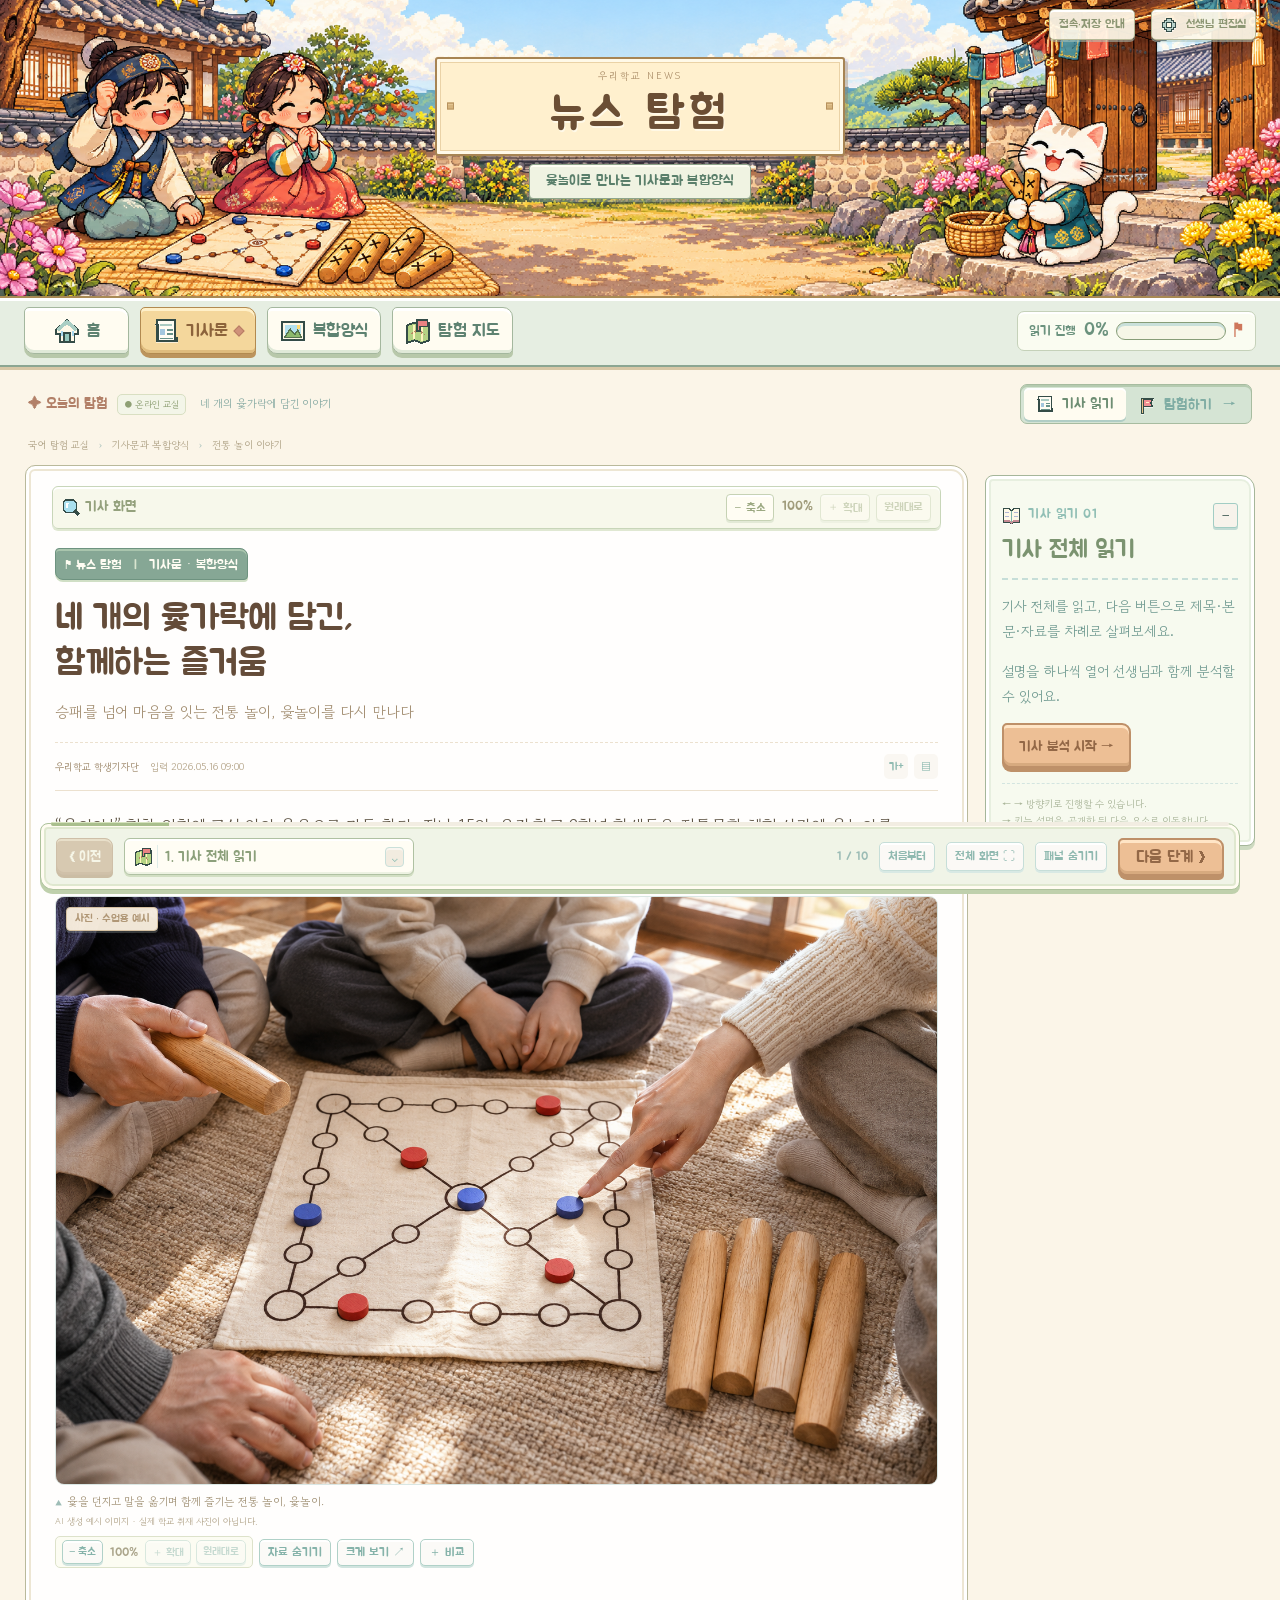
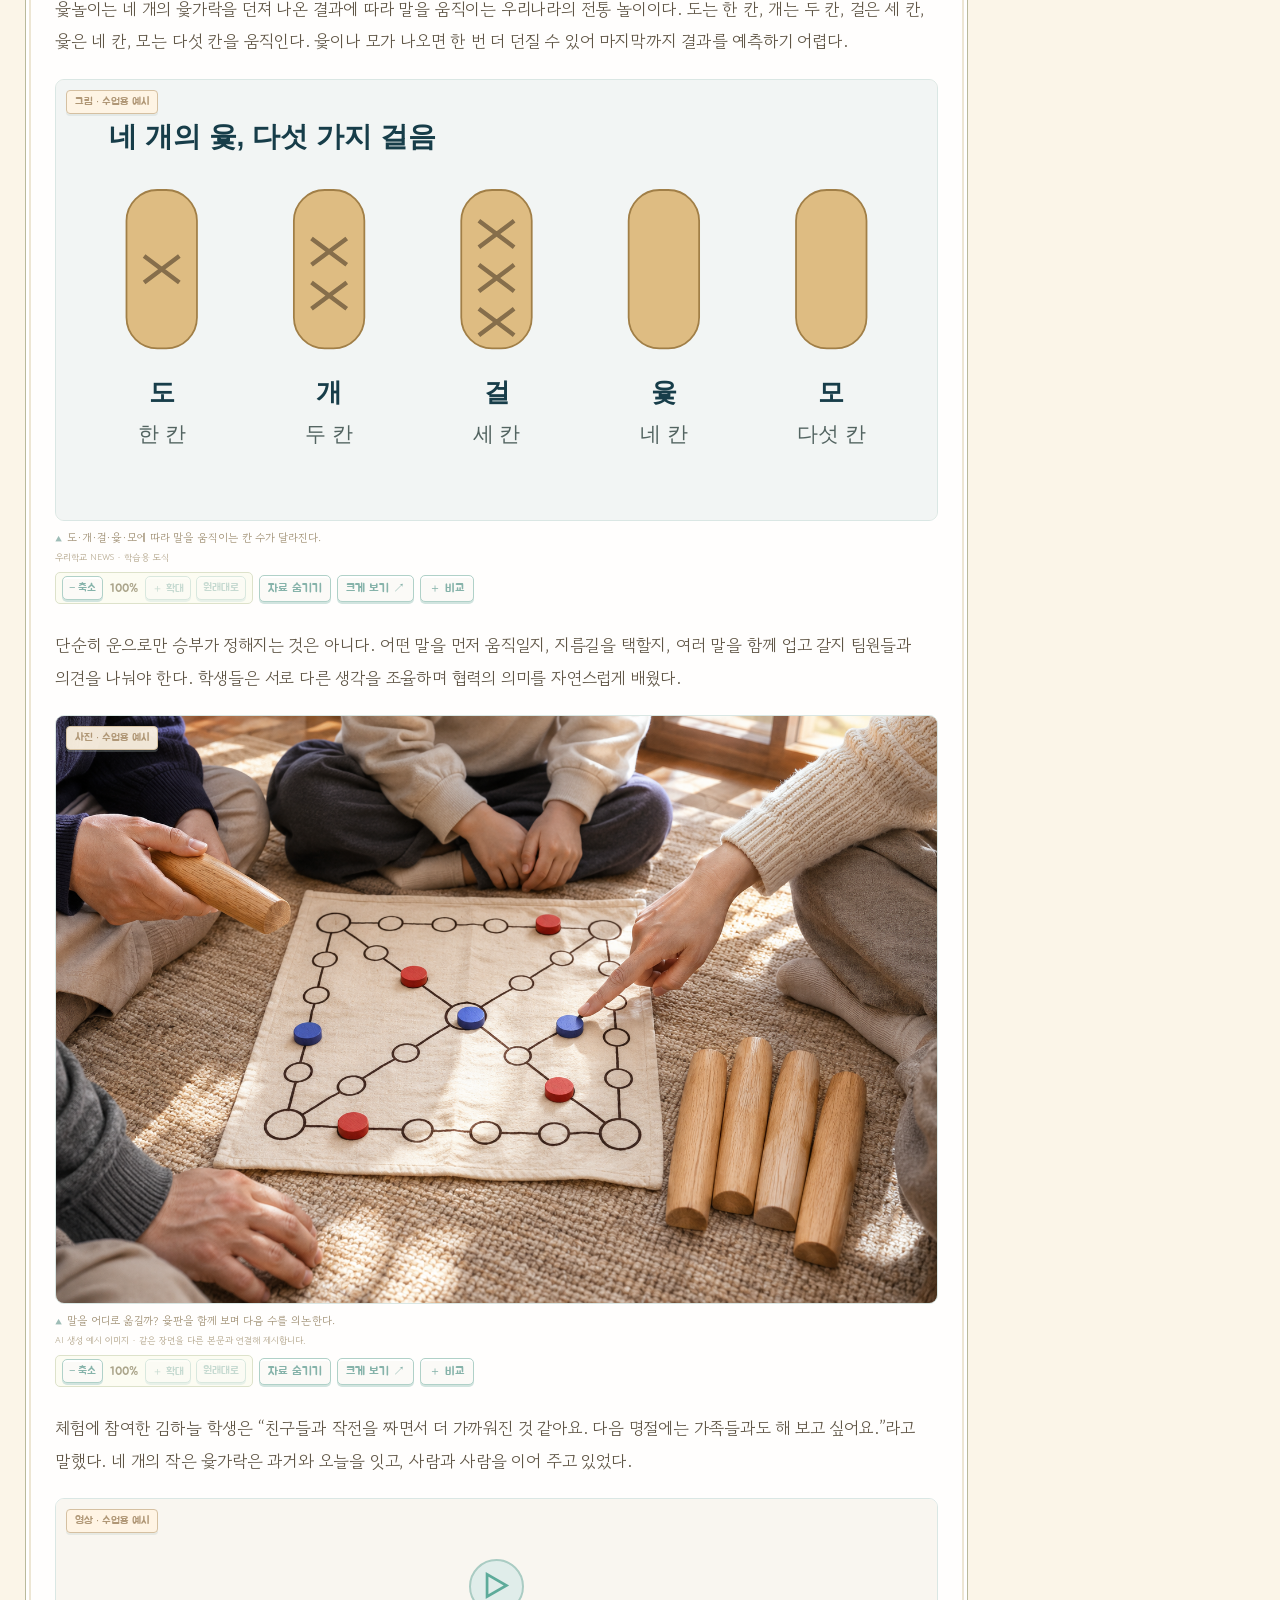
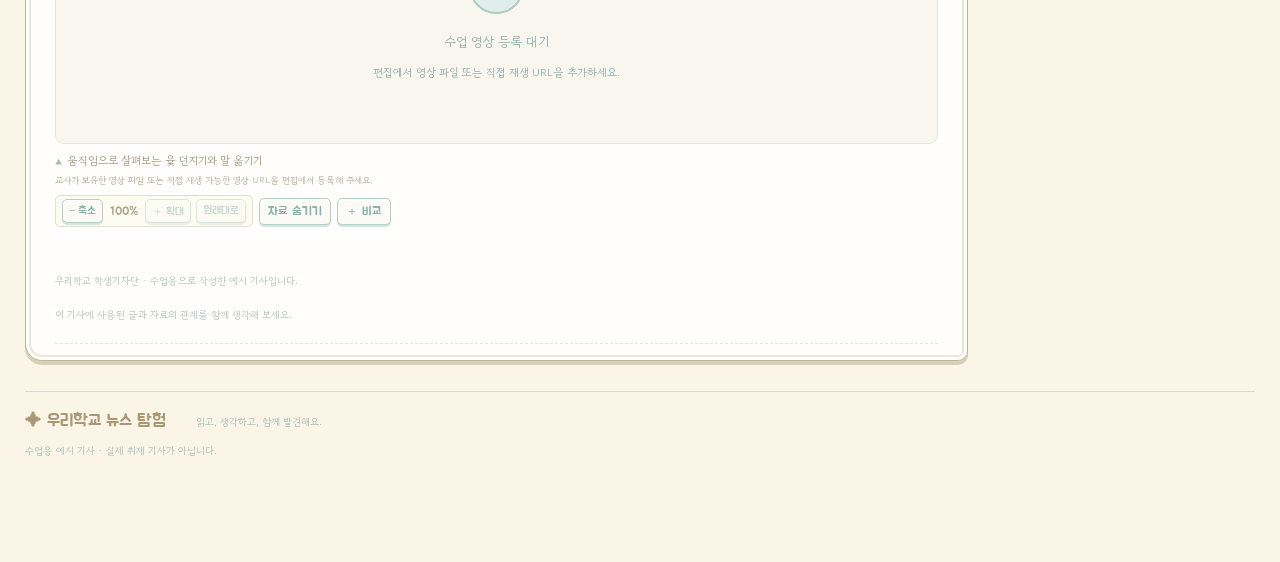
==== commit f4cb43b2: "Fix large video uploads with persistent blob storage and playback validation" ====
--- a/index.html
+++ b/index.html
@@ -1,4 +1,4 @@
-<!doctype html><html lang="ko"><head><meta charset="UTF-8"><meta name="viewport" content="width=device-width, initial-scale=1"><title>뉴스 탐험 · 우리학교 국어 교실</title><link rel="stylesheet" href="style.css?v=f8efe97f222f"><link rel="stylesheet" href="cozy.css?v=f8efe97f222f"></head><body><svg class="icon-sprite" xmlns="http://www.w3.org/2000/svg" aria-hidden="true"><defs>
+<!doctype html><html lang="ko"><head><meta charset="UTF-8"><meta name="viewport" content="width=device-width, initial-scale=1"><title>뉴스 탐험 · 우리학교 국어 교실</title><link rel="stylesheet" href="style.css?v=8bd7e3999b0b"><link rel="stylesheet" href="cozy.css?v=8bd7e3999b0b"></head><body><svg class="icon-sprite" xmlns="http://www.w3.org/2000/svg" aria-hidden="true"><defs>
 <symbol id="icon-home" viewBox="0 0 28 28"><path d="M2 13 14 2l12 11v4h-4v9H6v-9H2Z" fill="#fff8e7" stroke="#344c47" stroke-width="2"/><path d="m4 13 10-9 10 9" fill="none" stroke="#aacec4" stroke-width="4"/><path d="M11 16h6v10h-6Z" fill="#96c8be" stroke="#344c47" stroke-width="2"/><path d="M7 14h3v5H7Z M19 14h3v5h-3Z" fill="#a9d8ef"/></symbol>
 <symbol id="icon-news" viewBox="0 0 28 28"><path d="M4 2h20v23H4Z" fill="#fffdf4" stroke="#344c47" stroke-width="2"/><path d="M2 7h3v18h21v-5" fill="none" stroke="#344c47" stroke-width="2"/><path d="M8 6h12v3H8Z" fill="#aacbc2"/><path d="M8 12h5v6H8Z" fill="#a3c7de"/><path d="M15 12h6v2h-6Z M15 16h6v2h-6Z M8 21h13v2H8Z" fill="#679289"/></symbol>
 <symbol id="icon-picture" viewBox="0 0 28 28"><path d="M2 4h24v20H2Z" fill="#fff9e7" stroke="#344c47" stroke-width="2"/><path d="M5 7h18v14H5Z" fill="#b3e1ef"/><path d="m5 21 6-9 5 6 3-5 4 8Z" fill="#8cb96d" stroke="#567350" stroke-width="1.5"/><path d="M18 8h4v4h-4Z" fill="#ffdc76"/></symbol>
@@ -13,4 +13,4 @@
 <symbol id="icon-check" viewBox="0 0 28 28"><path d="M3 4h22v22H3Z" fill="#fff8e7" stroke="#344c47" stroke-width="2"/><path d="m6 13 6 6L23 5" fill="none" stroke="#78b16a" stroke-width="5"/></symbol>
 <symbol id="icon-save" viewBox="0 0 28 28"><path d="M3 2h19l4 4v20H3Z" fill="#9fcac1" stroke="#344c47" stroke-width="2"/><path d="M8 3h12v8H8Z M7 17h15v9H7Z" fill="#fff9e8" stroke="#344c47" stroke-width="1.5"/><path d="M16 4h3v5h-3Z M10 20h9v2h-9Z" fill="#bed8d1"/></symbol>
 </defs></svg>
-<header class="world-header"><div class="world-scenery" aria-hidden="true"><img src="assets/yut-world.png" alt=""></div><div class="utility"><button id="helpButton" class="quiet">접속·저장 안내</button><button id="editButton" class="quiet"><svg class="ui-icon" aria-hidden="true"><use href="#icon-gear"></use></svg> 선생님 편집실</button></div><div class="masthead"><a href="#article" class="logo" aria-label="뉴스 탐험 기사로 이동"><div class="logo-title"><small>우리학교 NEWS</small><strong>뉴스 탐험</strong></div><span class="logo-subtitle">윷놀이로 만나는 기사문과 복합양식</span></a><div class="hero-note">작은 발견이 모여<br><b>더 큰 배움으로!</b></div></div></header><div class="navigation-shell"><nav aria-label="학습 메뉴"><button data-nav="home"><svg class="ui-icon" aria-hidden="true"><use href="#icon-home"></use></svg><span>홈</span></button><button data-nav="article" class="selected"><svg class="ui-icon" aria-hidden="true"><use href="#icon-news"></use></svg><span>기사문</span></button><button data-nav="media"><svg class="ui-icon" aria-hidden="true"><use href="#icon-picture"></use></svg><span>복합양식</span></button><button data-nav="map"><svg class="ui-icon" aria-hidden="true"><use href="#icon-map"></use></svg><span>탐험 지도</span></button><div class="journey"><span><span class="journey-label">읽기 진행</span> <b id="journeyPercent">0%</b></span><div class="journey-track" role="progressbar" aria-label="학습 진행률" aria-valuemin="0" aria-valuemax="100" aria-valuenow="0"><i id="journeyFill"></i></div><span aria-hidden="true">⚑</span></div></nav></div><div class="modebar"><div><span class="live">✦ 오늘의 탐험</span><span id="connectionStatus" class="connection-status"></span><span>네 개의 윷가락에 담긴 이야기</span></div><div class="switch"><button id="readButton" class="active"><svg class="ui-icon" aria-hidden="true"><use href="#icon-news"></use></svg> 기사 읽기</button><button id="learnButton"><svg class="ui-icon" aria-hidden="true"><use href="#icon-flag"></use></svg> 탐험하기 <span>→</span></button></div></div><main><div class="breadcrumb">국어 탐험 교실 <span>›</span> 기사문과 복합양식 <span>›</span> 전통 놀이 이야기</div><div class="layout"><article id="article"></article><aside id="sidebar"></aside></div></main><footer>✦ 우리학교 뉴스 탐험 <span>읽고, 생각하고, 함께 발견해요.</span><small>수업용 예시 기사 · 실제 취재 기사가 아닙니다.</small></footer><div id="learningBar" hidden></div><dialog id="helpDialog"><button class="close" aria-label="안내 닫기">×</button><div class="section-tag">뉴스 탐험 이용 안내</div><h2>같은 주소에서, 계속 이어서.</h2><div class="help-section"><h3>기사 읽기와 탐험하기</h3><p>기사 읽기에서는 오른쪽 패널의 설명을 하나씩 열며 기사를 분석합니다. 탐험하기에서는 같은 기사를 보며 객관식 퀴즈를 풀고 정답과 해설을 확인합니다. 선생님 편집실에서 각 블록의 퀴즈를 추가하거나 수정할 수 있습니다.</p><p>퀴즈 선택과 풀이 결과는 현재 열린 페이지에서만 유지되며, 페이지를 새로고침하면 초기화됩니다.</p></div><div class="help-section"><h3>인터넷 주소로 접속할 때</h3><p>이 주소를 즐겨찾기에 추가해 주세요. 사이트 디자인과 기능이 업데이트되면 같은 주소에서 새로고침해 이용할 수 있어요. 최신 화면이 보이지 않으면 Ctrl+Shift+R (Mac: ⌘+Shift+R)을 눌러 주세요.</p></div><div class="help-section"><h3>수정한 기사는 어디에 저장되나요?</h3><p>선생님 편집실에서 바꾼 기사와 학습 설명은 현재 기기·브라우저에 자동 저장됩니다. 사이트 디자인이 업데이트되어도 저장한 기사 내용은 유지됩니다.</p><p>다른 기기와 학생에게 같은 기사를 전달하려면 JSON 내보내기/가져오기를 이용해 주세요. 편집한 내용이 인터넷의 모든 사용자에게 자동 공개되는 기능은 없습니다.</p></div><div class="help-section"><h3>인터넷 없이 수업할 때</h3><p>편집실의 ‘수정한 사이트 파일 저장’으로 오프라인 수업 파일을 보관할 수 있어요. 온라인으로 사용할 때는 매번 파일을 받을 필요가 없습니다.</p></div></dialog><dialog id="mediaDialog"><button class="close" aria-label="자료 모음 닫기">×</button><div class="section-tag">기사 속 자료 모음</div><h2>글과 함께 자료를 살펴봐요</h2><div id="mediaDialogList"></div></dialog><dialog id="mapDialog"><button class="close" aria-label="탐험 지도 닫기">×</button><div class="section-tag">⚑ 우리의 학습 여정</div><h2>뉴스 탐험 지도</h2><p class="muted">원하는 지점을 선택해 학습을 이어 가세요.</p><div id="mapSteps"></div></dialog><dialog id="imageDialog"><button class="close" aria-label="닫기">×</button><img alt="확대 자료"><p></p></dialog><dialog id="editor"><div class="editor-head"><div class="editor-title-icon"><svg class="ui-icon" aria-hidden="true"><use href="#icon-pen"></use></svg></div><div><small>TEACHER’S WORKSHOP</small><h2>선생님의 기사 제작소</h2></div><button class="close" aria-label="편집 닫기">×</button></div><p class="muted">블록을 배치한 순서대로 수업이 진행됩니다. 변경 내용은 이 브라우저에 저장됩니다. 다른 기기에서는 ‘수정한 사이트 파일 저장’으로 내려받은 HTML을 열어 주세요.</p><div class="editor-tools"><button id="downloadHtmlButton" class="primary"><svg class="ui-icon" aria-hidden="true"><use href="#icon-save"></use></svg> 수정한 사이트 파일 저장 ↓</button><button id="exportButton">JSON 내보내기 ↗</button><label class="button">JSON 가져오기<input id="importInput" type="file" accept="application/json" hidden></label><button id="resetButton">예시 복원</button></div><div id="editorBlocks"></div><div class="add-row"><div class="add-heading"><svg class="ui-icon" aria-hidden="true"><use href="#icon-picture"></use></svg><span><b>새 블록 만들기</b><small>종류와 들어갈 자리를 골라 주세요.</small></span></div><div class="add-field"><label for="addType">① 블록 종류</label><select id="addType"><option value="paragraph">본문 문단</option><option value="lead">전문 (기사 요약)</option><option value="subheading">소제목</option><option value="photo">사진</option><option value="illustration">그림</option><option value="video">영상</option><option value="other">기타 자료</option><option value="title">제목</option><option value="subtitle">부제</option></select></div><div class="add-field position-field"><label for="addPosition">② 추가할 위치</label><select id="addPosition" aria-label="블록 추가 위치"></select></div><button id="addButton">＋ 블록 추가</button></div><p id="editorStatus" role="status"></p></dialog><div id="toast" role="status"></div><script type="module" src="app.js?v=f8efe97f222f"></script></body></html>
+<header class="world-header"><div class="world-scenery" aria-hidden="true"><img src="assets/yut-world.png" alt=""></div><div class="utility"><button id="helpButton" class="quiet">접속·저장 안내</button><button id="editButton" class="quiet"><svg class="ui-icon" aria-hidden="true"><use href="#icon-gear"></use></svg> 선생님 편집실</button></div><div class="masthead"><a href="#article" class="logo" aria-label="뉴스 탐험 기사로 이동"><div class="logo-title"><small>우리학교 NEWS</small><strong>뉴스 탐험</strong></div><span class="logo-subtitle">윷놀이로 만나는 기사문과 복합양식</span></a><div class="hero-note">작은 발견이 모여<br><b>더 큰 배움으로!</b></div></div></header><div class="navigation-shell"><nav aria-label="학습 메뉴"><button data-nav="home"><svg class="ui-icon" aria-hidden="true"><use href="#icon-home"></use></svg><span>홈</span></button><button data-nav="article" class="selected"><svg class="ui-icon" aria-hidden="true"><use href="#icon-news"></use></svg><span>기사문</span></button><button data-nav="media"><svg class="ui-icon" aria-hidden="true"><use href="#icon-picture"></use></svg><span>복합양식</span></button><button data-nav="map"><svg class="ui-icon" aria-hidden="true"><use href="#icon-map"></use></svg><span>탐험 지도</span></button><div class="journey"><span><span class="journey-label">읽기 진행</span> <b id="journeyPercent">0%</b></span><div class="journey-track" role="progressbar" aria-label="학습 진행률" aria-valuemin="0" aria-valuemax="100" aria-valuenow="0"><i id="journeyFill"></i></div><span aria-hidden="true">⚑</span></div></nav></div><div class="modebar"><div><span class="live">✦ 오늘의 탐험</span><span id="connectionStatus" class="connection-status"></span><span>네 개의 윷가락에 담긴 이야기</span></div><div class="switch"><button id="readButton" class="active"><svg class="ui-icon" aria-hidden="true"><use href="#icon-news"></use></svg> 기사 읽기</button><button id="learnButton"><svg class="ui-icon" aria-hidden="true"><use href="#icon-flag"></use></svg> 탐험하기 <span>→</span></button></div></div><main><div class="breadcrumb">국어 탐험 교실 <span>›</span> 기사문과 복합양식 <span>›</span> 전통 놀이 이야기</div><div class="layout"><article id="article"></article><aside id="sidebar"></aside></div></main><footer>✦ 우리학교 뉴스 탐험 <span>읽고, 생각하고, 함께 발견해요.</span><small>수업용 예시 기사 · 실제 취재 기사가 아닙니다.</small></footer><div id="learningBar" hidden></div><dialog id="helpDialog"><button class="close" aria-label="안내 닫기">×</button><div class="section-tag">뉴스 탐험 이용 안내</div><h2>같은 주소에서, 계속 이어서.</h2><div class="help-section"><h3>기사 읽기와 탐험하기</h3><p>기사 읽기에서는 오른쪽 패널의 설명을 하나씩 열며 기사를 분석합니다. 탐험하기에서는 같은 기사를 보며 객관식 퀴즈를 풀고 정답과 해설을 확인합니다. 선생님 편집실에서 각 블록의 퀴즈를 추가하거나 수정할 수 있습니다.</p><p>퀴즈 선택과 풀이 결과는 현재 열린 페이지에서만 유지되며, 페이지를 새로고침하면 초기화됩니다.</p></div><div class="help-section"><h3>인터넷 주소로 접속할 때</h3><p>이 주소를 즐겨찾기에 추가해 주세요. 사이트 디자인과 기능이 업데이트되면 같은 주소에서 새로고침해 이용할 수 있어요. 최신 화면이 보이지 않으면 Ctrl+Shift+R (Mac: ⌘+Shift+R)을 눌러 주세요.</p></div><div class="help-section"><h3>수정한 기사는 어디에 저장되나요?</h3><p>선생님 편집실에서 바꾼 기사와 학습 설명은 현재 기기·브라우저에 자동 저장됩니다. 사이트 디자인이 업데이트되어도 저장한 기사 내용은 유지됩니다.</p><p>다른 기기와 학생에게 같은 기사를 전달하려면 JSON 내보내기/가져오기를 이용해 주세요. 편집한 내용이 인터넷의 모든 사용자에게 자동 공개되는 기능은 없습니다.</p></div><div class="help-section"><h3>인터넷 없이 수업할 때</h3><p>편집실의 ‘수정한 사이트 파일 저장’으로 오프라인 수업 파일을 보관할 수 있어요. 온라인으로 사용할 때는 매번 파일을 받을 필요가 없습니다.</p></div></dialog><dialog id="mediaDialog"><button class="close" aria-label="자료 모음 닫기">×</button><div class="section-tag">기사 속 자료 모음</div><h2>글과 함께 자료를 살펴봐요</h2><div id="mediaDialogList"></div></dialog><dialog id="mapDialog"><button class="close" aria-label="탐험 지도 닫기">×</button><div class="section-tag">⚑ 우리의 학습 여정</div><h2>뉴스 탐험 지도</h2><p class="muted">원하는 지점을 선택해 학습을 이어 가세요.</p><div id="mapSteps"></div></dialog><dialog id="imageDialog"><button class="close" aria-label="닫기">×</button><img alt="확대 자료"><p></p></dialog><dialog id="editor"><div class="editor-head"><div class="editor-title-icon"><svg class="ui-icon" aria-hidden="true"><use href="#icon-pen"></use></svg></div><div><small>TEACHER’S WORKSHOP</small><h2>선생님의 기사 제작소</h2></div><button class="close" aria-label="편집 닫기">×</button></div><p class="muted">블록을 배치한 순서대로 수업이 진행됩니다. 변경 내용은 이 브라우저에 저장됩니다. 다른 기기에서는 ‘수정한 사이트 파일 저장’으로 내려받은 HTML을 열어 주세요.</p><div class="editor-tools"><button id="downloadHtmlButton" class="primary"><svg class="ui-icon" aria-hidden="true"><use href="#icon-save"></use></svg> 수정한 사이트 파일 저장 ↓</button><button id="exportButton">JSON 내보내기 ↗</button><label class="button">JSON 가져오기<input id="importInput" type="file" accept="application/json" hidden></label><button id="resetButton">예시 복원</button></div><div id="editorBlocks"></div><div class="add-row"><div class="add-heading"><svg class="ui-icon" aria-hidden="true"><use href="#icon-picture"></use></svg><span><b>새 블록 만들기</b><small>종류와 들어갈 자리를 골라 주세요.</small></span></div><div class="add-field"><label for="addType">① 블록 종류</label><select id="addType"><option value="paragraph">본문 문단</option><option value="lead">전문 (기사 요약)</option><option value="subheading">소제목</option><option value="photo">사진</option><option value="illustration">그림</option><option value="video">영상</option><option value="other">기타 자료</option><option value="title">제목</option><option value="subtitle">부제</option></select></div><div class="add-field position-field"><label for="addPosition">② 추가할 위치</label><select id="addPosition" aria-label="블록 추가 위치"></select></div><button id="addButton">＋ 블록 추가</button></div><p id="editorStatus" role="status"></p></dialog><div id="toast" role="status"></div><script type="module" src="app.js?v=8bd7e3999b0b"></script></body></html>
--- a/cozy.css
+++ b/cozy.css
@@ -17,3 +17,4 @@
 /* Scale the article without hiding text or media; keep controls easy to reach. */
 .article-content{margin-inline:auto;min-width:0;transform-origin:top center}.article-view-tools{position:sticky;top:9px;z-index:4;display:flex;align-items:center;justify-content:flex-end;flex-wrap:wrap;gap:6px;padding:7px 9px;margin:-5px -3px 19px;background:#f7f8ebf5;border:1px solid #c8d6b9;border-radius:6px;box-shadow:inset 0 2px 0 white,0 2px 0 #e0e8d2}.article-view-tools>span{display:flex;align-items:center;gap:5px;margin-right:auto;font-family:'News Jua','News Gowun',sans-serif;font-size:14px;color:#94a17d}.article-view-tools .ui-icon{width:18px;height:18px}.article-view-tools button{font-family:'News Jua','News Gowun',sans-serif;font-size:12px;min-height:27px;padding:3px 7px;border-width:1px;border-color:#c6d2b4;background:#fffdf3;box-shadow:inset 0 2px 0 white,0 2px 0 #e2e9d6;color:#9ca982;border-radius:4px}.article-view-tools output{font-family:'News Jua','News Gowun',sans-serif;font-size:13px;min-width:34px;text-align:center;color:#a09c7b}.media-actions{flex-wrap:wrap;align-items:center}.media-size-controls{display:inline-flex;align-items:center;gap:5px;padding:3px 6px;border:1px solid #dde2ca;border-radius:5px;background:#fcfcf2}.media-size-controls output{font-family:'News Jua','News Gowun',sans-serif;font-size:12px;min-width:32px;text-align:center;color:#aba58b}.media-size-controls button{font-size:11px;min-height:24px;padding:2px 6px}.media-wrap{max-width:100%}@media(max-width:760px){.article-view-tools{top:6px;margin:-3px -3px 16px;padding:6px;gap:5px}.article-view-tools>span{font-size:12px;gap:3px}.article-view-tools .ui-icon{width:15px;height:15px}.article-view-tools button{font-size:11px;padding:3px 5px;min-height:25px}.article-view-tools output{font-size:12px;min-width:29px}.media-size-controls{padding:3px 5px;gap:4px}.media-size-controls button{font-size:11px;min-height:24px}.media-size-controls output{font-size:11px;min-width:28px}}
 @media print{.article-view-tools{display:none!important}.article-content{zoom:1!important;width:100%!important}}
+.upload-status{font-family:'News Gowun',sans-serif;font-size:12px;line-height:1.8;margin:9px 0 14px;padding:8px 10px;border:1px solid #dce1cb;border-radius:5px;background:#fbfcf2;color:#a0aa8c;white-space:pre-line;overflow-wrap:anywhere}.upload-status:empty{display:none}.upload-status small{display:block;font-size:10px;margin-top:4px;color:#b1b49b}.upload-status.pending{background:#fff5df;border-color:#ead5a3;color:#b79a60}.upload-status.success{background:#f2f8e9;border-color:#cadcb1;color:#91a979}.upload-status.error,.video-error,#editorStatus.error{background:#fff0e9;border-color:#e6bfae;color:#bf8c77}.upload-status.error{font-weight:bold}.video-error{font-size:12px;line-height:1.9;padding:12px;margin:0;border-top:1px solid #e6bfae}.video-file-label{display:block;font-size:10px;padding:5px 10px;background:#f7f8ee;color:#a4aa91;overflow-wrap:anywhere}.video-player{width:100%}.video-player video{width:100%;display:block}.video-empty{line-height:1.8}.video-empty small{line-height:1.8}@media(max-width:760px){.upload-status{font-size:11px;padding:8px}.upload-status small{font-size:9px}.video-error{font-size:11px}}
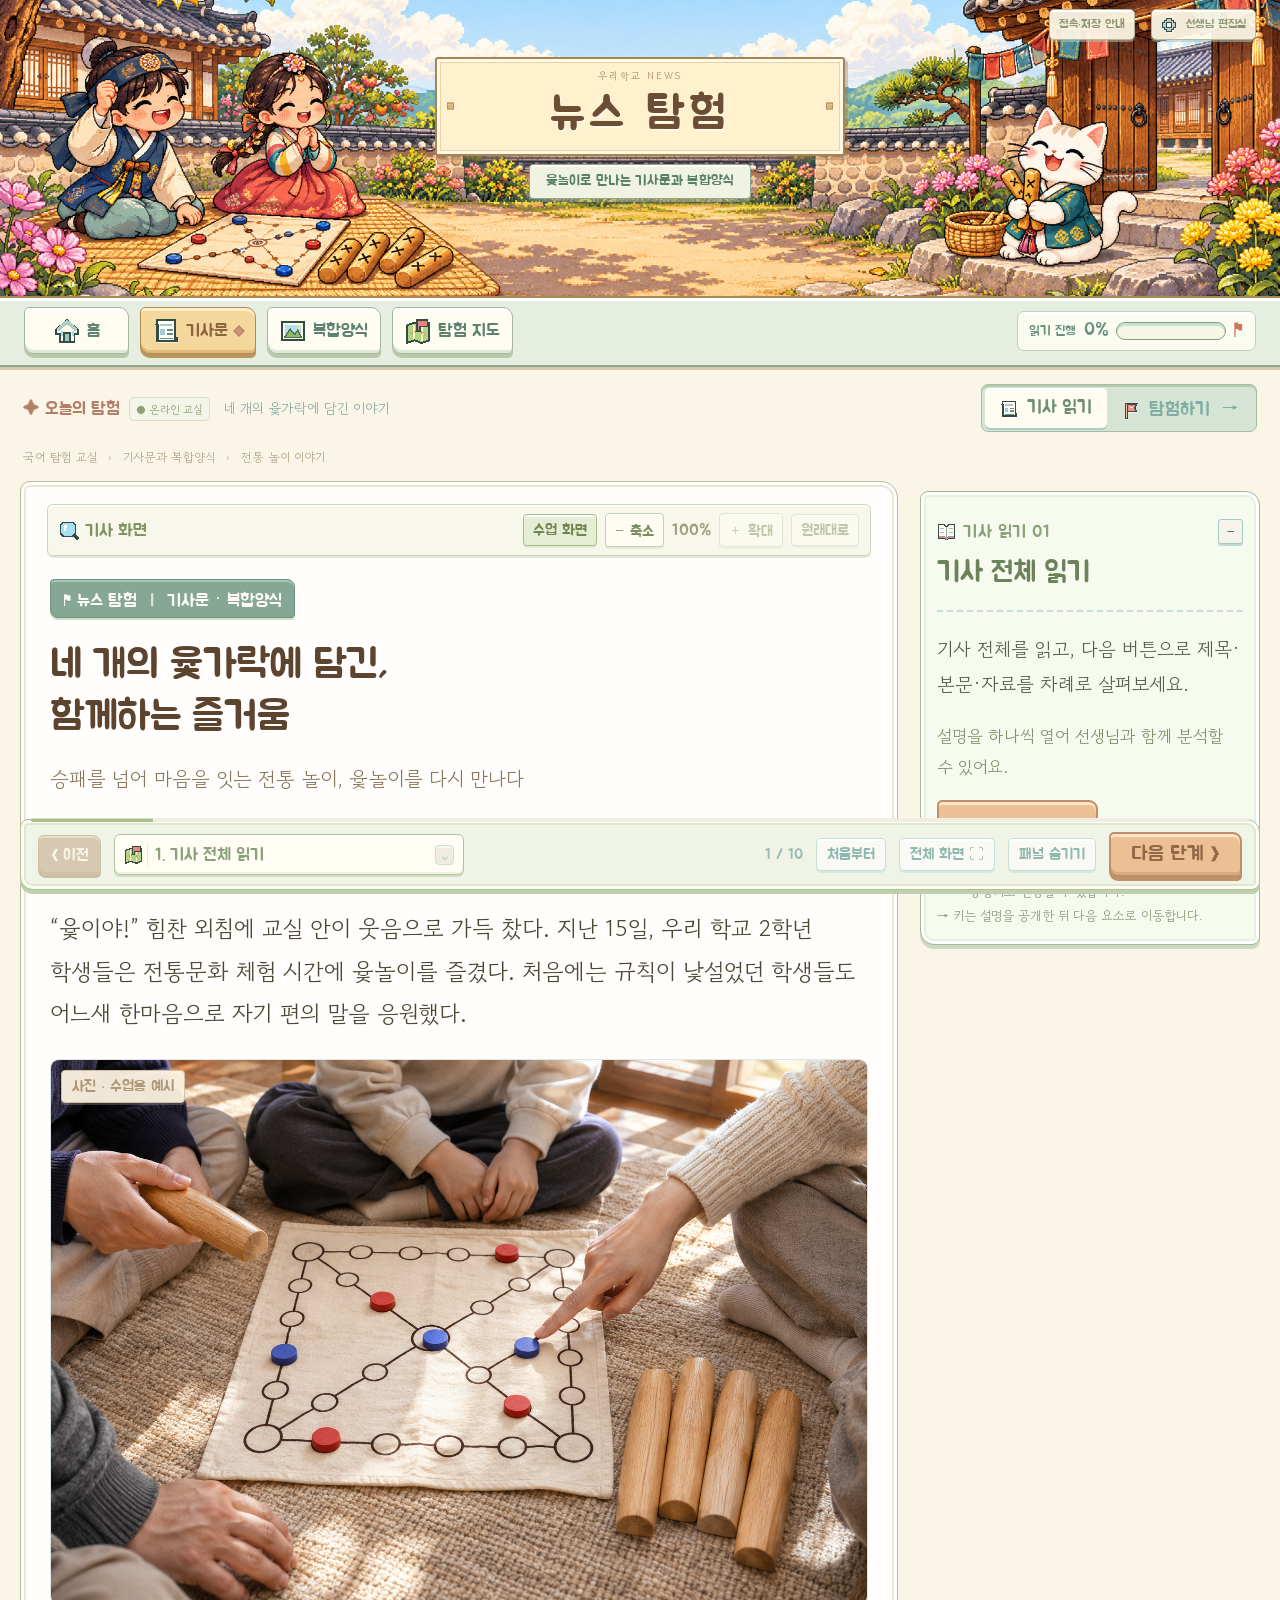
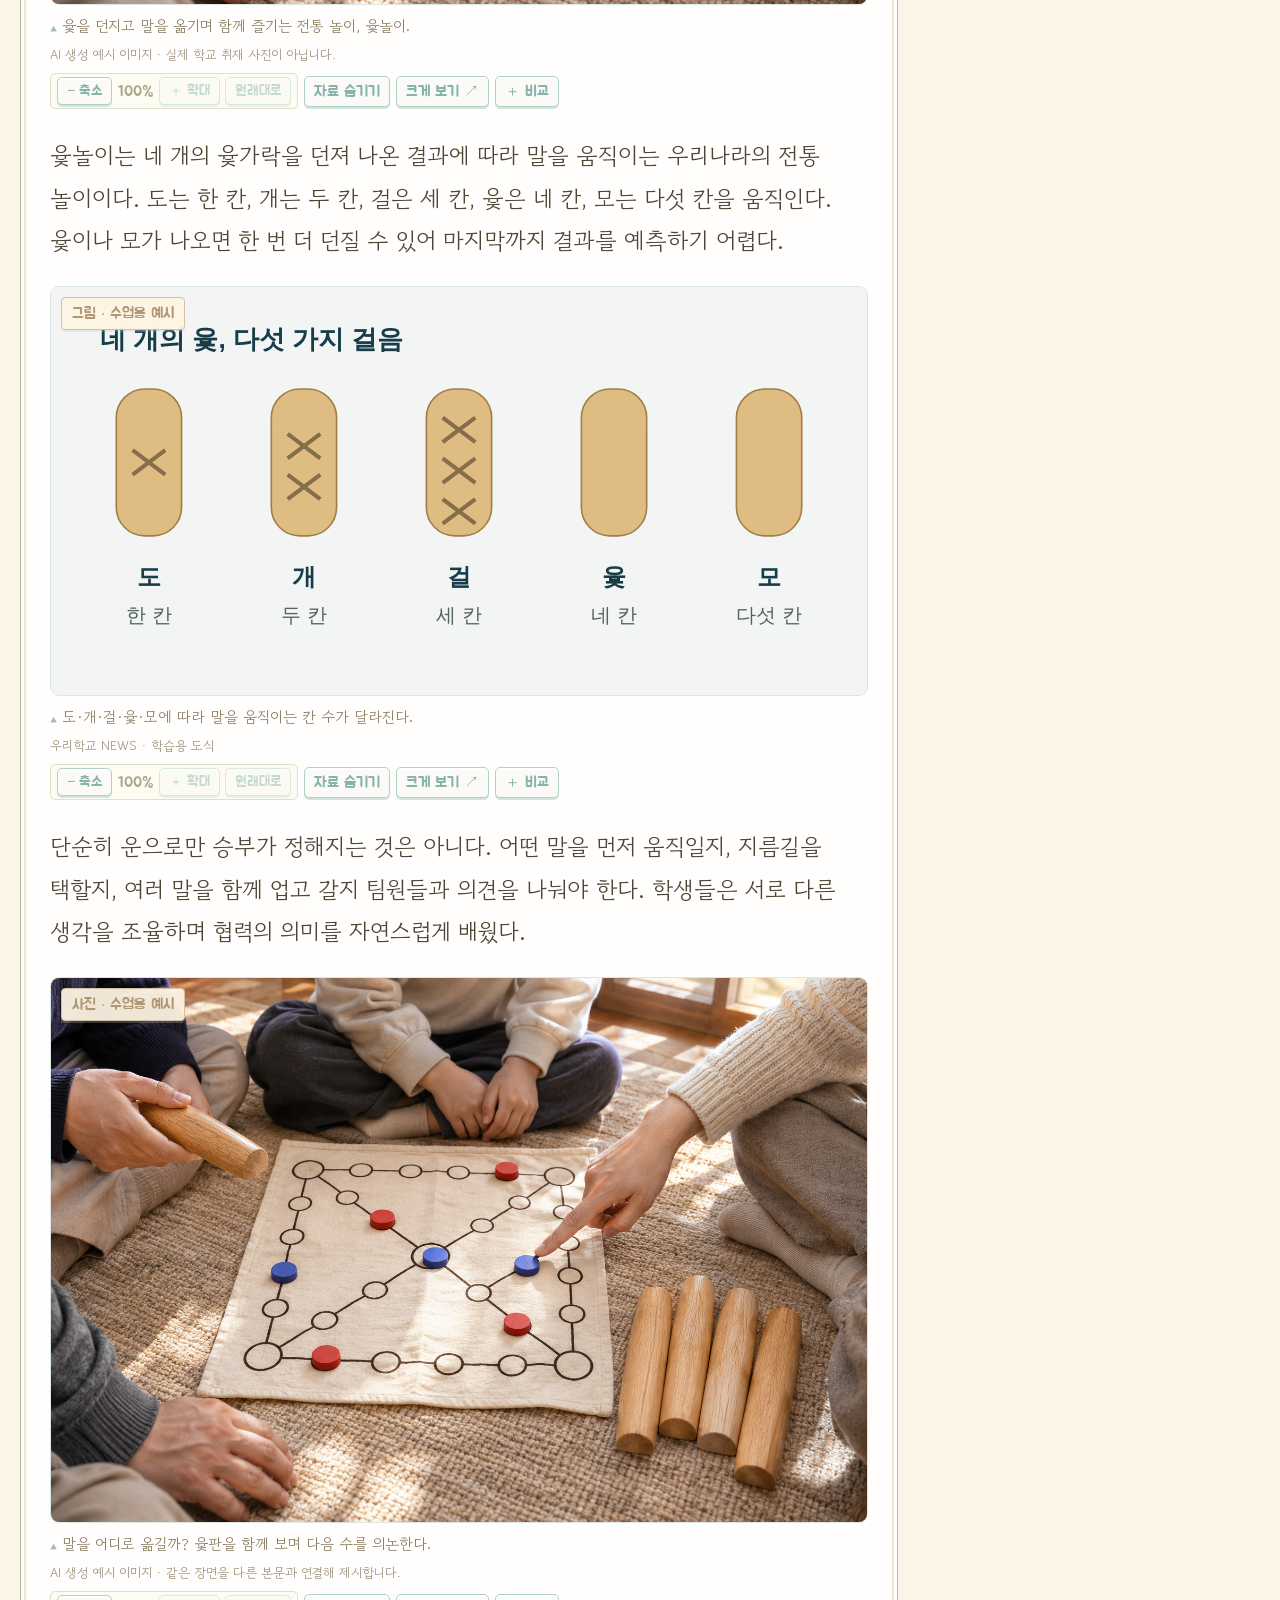
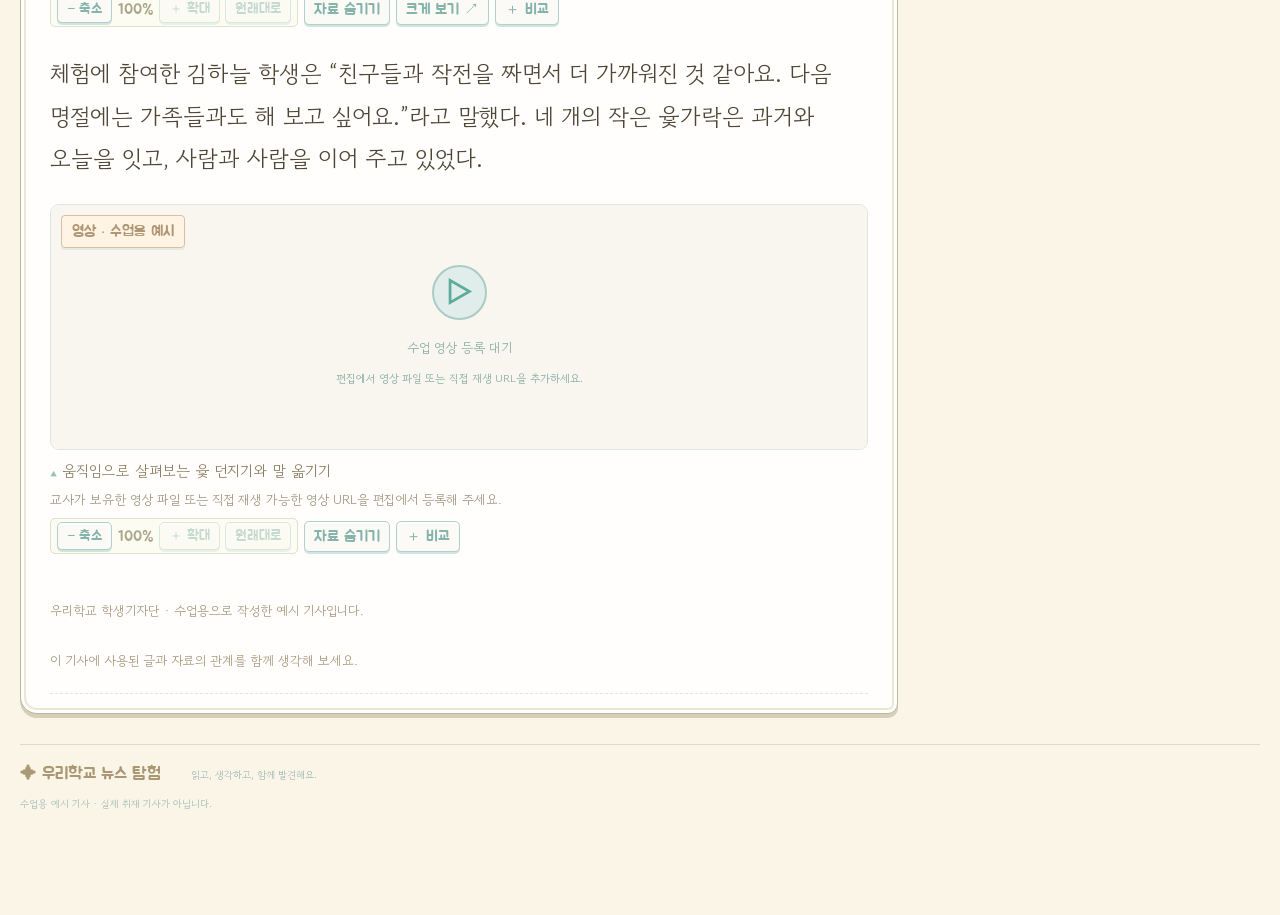
==== commit 10c7816a: "Improve classroom readability with wider layout, larger text and focused view" ====
--- a/index.html
+++ b/index.html
@@ -1,4 +1,4 @@
-<!doctype html><html lang="ko"><head><meta charset="UTF-8"><meta name="viewport" content="width=device-width, initial-scale=1"><title>뉴스 탐험 · 우리학교 국어 교실</title><link rel="stylesheet" href="style.css?v=8bd7e3999b0b"><link rel="stylesheet" href="cozy.css?v=8bd7e3999b0b"></head><body><svg class="icon-sprite" xmlns="http://www.w3.org/2000/svg" aria-hidden="true"><defs>
+<!doctype html><html lang="ko"><head><meta charset="UTF-8"><meta name="viewport" content="width=device-width, initial-scale=1"><title>뉴스 탐험 · 우리학교 국어 교실</title><link rel="stylesheet" href="style.css?v=eaebcb027e79"><link rel="stylesheet" href="cozy.css?v=eaebcb027e79"></head><body><svg class="icon-sprite" xmlns="http://www.w3.org/2000/svg" aria-hidden="true"><defs>
 <symbol id="icon-home" viewBox="0 0 28 28"><path d="M2 13 14 2l12 11v4h-4v9H6v-9H2Z" fill="#fff8e7" stroke="#344c47" stroke-width="2"/><path d="m4 13 10-9 10 9" fill="none" stroke="#aacec4" stroke-width="4"/><path d="M11 16h6v10h-6Z" fill="#96c8be" stroke="#344c47" stroke-width="2"/><path d="M7 14h3v5H7Z M19 14h3v5h-3Z" fill="#a9d8ef"/></symbol>
 <symbol id="icon-news" viewBox="0 0 28 28"><path d="M4 2h20v23H4Z" fill="#fffdf4" stroke="#344c47" stroke-width="2"/><path d="M2 7h3v18h21v-5" fill="none" stroke="#344c47" stroke-width="2"/><path d="M8 6h12v3H8Z" fill="#aacbc2"/><path d="M8 12h5v6H8Z" fill="#a3c7de"/><path d="M15 12h6v2h-6Z M15 16h6v2h-6Z M8 21h13v2H8Z" fill="#679289"/></symbol>
 <symbol id="icon-picture" viewBox="0 0 28 28"><path d="M2 4h24v20H2Z" fill="#fff9e7" stroke="#344c47" stroke-width="2"/><path d="M5 7h18v14H5Z" fill="#b3e1ef"/><path d="m5 21 6-9 5 6 3-5 4 8Z" fill="#8cb96d" stroke="#567350" stroke-width="1.5"/><path d="M18 8h4v4h-4Z" fill="#ffdc76"/></symbol>
@@ -13,4 +13,4 @@
 <symbol id="icon-check" viewBox="0 0 28 28"><path d="M3 4h22v22H3Z" fill="#fff8e7" stroke="#344c47" stroke-width="2"/><path d="m6 13 6 6L23 5" fill="none" stroke="#78b16a" stroke-width="5"/></symbol>
 <symbol id="icon-save" viewBox="0 0 28 28"><path d="M3 2h19l4 4v20H3Z" fill="#9fcac1" stroke="#344c47" stroke-width="2"/><path d="M8 3h12v8H8Z M7 17h15v9H7Z" fill="#fff9e8" stroke="#344c47" stroke-width="1.5"/><path d="M16 4h3v5h-3Z M10 20h9v2h-9Z" fill="#bed8d1"/></symbol>
 </defs></svg>
-<header class="world-header"><div class="world-scenery" aria-hidden="true"><img src="assets/yut-world.png" alt=""></div><div class="utility"><button id="helpButton" class="quiet">접속·저장 안내</button><button id="editButton" class="quiet"><svg class="ui-icon" aria-hidden="true"><use href="#icon-gear"></use></svg> 선생님 편집실</button></div><div class="masthead"><a href="#article" class="logo" aria-label="뉴스 탐험 기사로 이동"><div class="logo-title"><small>우리학교 NEWS</small><strong>뉴스 탐험</strong></div><span class="logo-subtitle">윷놀이로 만나는 기사문과 복합양식</span></a><div class="hero-note">작은 발견이 모여<br><b>더 큰 배움으로!</b></div></div></header><div class="navigation-shell"><nav aria-label="학습 메뉴"><button data-nav="home"><svg class="ui-icon" aria-hidden="true"><use href="#icon-home"></use></svg><span>홈</span></button><button data-nav="article" class="selected"><svg class="ui-icon" aria-hidden="true"><use href="#icon-news"></use></svg><span>기사문</span></button><button data-nav="media"><svg class="ui-icon" aria-hidden="true"><use href="#icon-picture"></use></svg><span>복합양식</span></button><button data-nav="map"><svg class="ui-icon" aria-hidden="true"><use href="#icon-map"></use></svg><span>탐험 지도</span></button><div class="journey"><span><span class="journey-label">읽기 진행</span> <b id="journeyPercent">0%</b></span><div class="journey-track" role="progressbar" aria-label="학습 진행률" aria-valuemin="0" aria-valuemax="100" aria-valuenow="0"><i id="journeyFill"></i></div><span aria-hidden="true">⚑</span></div></nav></div><div class="modebar"><div><span class="live">✦ 오늘의 탐험</span><span id="connectionStatus" class="connection-status"></span><span>네 개의 윷가락에 담긴 이야기</span></div><div class="switch"><button id="readButton" class="active"><svg class="ui-icon" aria-hidden="true"><use href="#icon-news"></use></svg> 기사 읽기</button><button id="learnButton"><svg class="ui-icon" aria-hidden="true"><use href="#icon-flag"></use></svg> 탐험하기 <span>→</span></button></div></div><main><div class="breadcrumb">국어 탐험 교실 <span>›</span> 기사문과 복합양식 <span>›</span> 전통 놀이 이야기</div><div class="layout"><article id="article"></article><aside id="sidebar"></aside></div></main><footer>✦ 우리학교 뉴스 탐험 <span>읽고, 생각하고, 함께 발견해요.</span><small>수업용 예시 기사 · 실제 취재 기사가 아닙니다.</small></footer><div id="learningBar" hidden></div><dialog id="helpDialog"><button class="close" aria-label="안내 닫기">×</button><div class="section-tag">뉴스 탐험 이용 안내</div><h2>같은 주소에서, 계속 이어서.</h2><div class="help-section"><h3>기사 읽기와 탐험하기</h3><p>기사 읽기에서는 오른쪽 패널의 설명을 하나씩 열며 기사를 분석합니다. 탐험하기에서는 같은 기사를 보며 객관식 퀴즈를 풀고 정답과 해설을 확인합니다. 선생님 편집실에서 각 블록의 퀴즈를 추가하거나 수정할 수 있습니다.</p><p>퀴즈 선택과 풀이 결과는 현재 열린 페이지에서만 유지되며, 페이지를 새로고침하면 초기화됩니다.</p></div><div class="help-section"><h3>인터넷 주소로 접속할 때</h3><p>이 주소를 즐겨찾기에 추가해 주세요. 사이트 디자인과 기능이 업데이트되면 같은 주소에서 새로고침해 이용할 수 있어요. 최신 화면이 보이지 않으면 Ctrl+Shift+R (Mac: ⌘+Shift+R)을 눌러 주세요.</p></div><div class="help-section"><h3>수정한 기사는 어디에 저장되나요?</h3><p>선생님 편집실에서 바꾼 기사와 학습 설명은 현재 기기·브라우저에 자동 저장됩니다. 사이트 디자인이 업데이트되어도 저장한 기사 내용은 유지됩니다.</p><p>다른 기기와 학생에게 같은 기사를 전달하려면 JSON 내보내기/가져오기를 이용해 주세요. 편집한 내용이 인터넷의 모든 사용자에게 자동 공개되는 기능은 없습니다.</p></div><div class="help-section"><h3>인터넷 없이 수업할 때</h3><p>편집실의 ‘수정한 사이트 파일 저장’으로 오프라인 수업 파일을 보관할 수 있어요. 온라인으로 사용할 때는 매번 파일을 받을 필요가 없습니다.</p></div></dialog><dialog id="mediaDialog"><button class="close" aria-label="자료 모음 닫기">×</button><div class="section-tag">기사 속 자료 모음</div><h2>글과 함께 자료를 살펴봐요</h2><div id="mediaDialogList"></div></dialog><dialog id="mapDialog"><button class="close" aria-label="탐험 지도 닫기">×</button><div class="section-tag">⚑ 우리의 학습 여정</div><h2>뉴스 탐험 지도</h2><p class="muted">원하는 지점을 선택해 학습을 이어 가세요.</p><div id="mapSteps"></div></dialog><dialog id="imageDialog"><button class="close" aria-label="닫기">×</button><img alt="확대 자료"><p></p></dialog><dialog id="editor"><div class="editor-head"><div class="editor-title-icon"><svg class="ui-icon" aria-hidden="true"><use href="#icon-pen"></use></svg></div><div><small>TEACHER’S WORKSHOP</small><h2>선생님의 기사 제작소</h2></div><button class="close" aria-label="편집 닫기">×</button></div><p class="muted">블록을 배치한 순서대로 수업이 진행됩니다. 변경 내용은 이 브라우저에 저장됩니다. 다른 기기에서는 ‘수정한 사이트 파일 저장’으로 내려받은 HTML을 열어 주세요.</p><div class="editor-tools"><button id="downloadHtmlButton" class="primary"><svg class="ui-icon" aria-hidden="true"><use href="#icon-save"></use></svg> 수정한 사이트 파일 저장 ↓</button><button id="exportButton">JSON 내보내기 ↗</button><label class="button">JSON 가져오기<input id="importInput" type="file" accept="application/json" hidden></label><button id="resetButton">예시 복원</button></div><div id="editorBlocks"></div><div class="add-row"><div class="add-heading"><svg class="ui-icon" aria-hidden="true"><use href="#icon-picture"></use></svg><span><b>새 블록 만들기</b><small>종류와 들어갈 자리를 골라 주세요.</small></span></div><div class="add-field"><label for="addType">① 블록 종류</label><select id="addType"><option value="paragraph">본문 문단</option><option value="lead">전문 (기사 요약)</option><option value="subheading">소제목</option><option value="photo">사진</option><option value="illustration">그림</option><option value="video">영상</option><option value="other">기타 자료</option><option value="title">제목</option><option value="subtitle">부제</option></select></div><div class="add-field position-field"><label for="addPosition">② 추가할 위치</label><select id="addPosition" aria-label="블록 추가 위치"></select></div><button id="addButton">＋ 블록 추가</button></div><p id="editorStatus" role="status"></p></dialog><div id="toast" role="status"></div><script type="module" src="app.js?v=8bd7e3999b0b"></script></body></html>
+<header class="world-header"><div class="world-scenery" aria-hidden="true"><img src="assets/yut-world.png" alt=""></div><div class="utility"><button id="helpButton" class="quiet">접속·저장 안내</button><button id="editButton" class="quiet"><svg class="ui-icon" aria-hidden="true"><use href="#icon-gear"></use></svg> 선생님 편집실</button></div><div class="masthead"><a href="#article" class="logo" aria-label="뉴스 탐험 기사로 이동"><div class="logo-title"><small>우리학교 NEWS</small><strong>뉴스 탐험</strong></div><span class="logo-subtitle">윷놀이로 만나는 기사문과 복합양식</span></a><div class="hero-note">작은 발견이 모여<br><b>더 큰 배움으로!</b></div></div></header><div class="navigation-shell"><nav aria-label="학습 메뉴"><button data-nav="home"><svg class="ui-icon" aria-hidden="true"><use href="#icon-home"></use></svg><span>홈</span></button><button data-nav="article" class="selected"><svg class="ui-icon" aria-hidden="true"><use href="#icon-news"></use></svg><span>기사문</span></button><button data-nav="media"><svg class="ui-icon" aria-hidden="true"><use href="#icon-picture"></use></svg><span>복합양식</span></button><button data-nav="map"><svg class="ui-icon" aria-hidden="true"><use href="#icon-map"></use></svg><span>탐험 지도</span></button><div class="journey"><span><span class="journey-label">읽기 진행</span> <b id="journeyPercent">0%</b></span><div class="journey-track" role="progressbar" aria-label="학습 진행률" aria-valuemin="0" aria-valuemax="100" aria-valuenow="0"><i id="journeyFill"></i></div><span aria-hidden="true">⚑</span></div></nav></div><div class="modebar"><div><span class="live">✦ 오늘의 탐험</span><span id="connectionStatus" class="connection-status"></span><span>네 개의 윷가락에 담긴 이야기</span></div><div class="switch"><button id="readButton" class="active"><svg class="ui-icon" aria-hidden="true"><use href="#icon-news"></use></svg> 기사 읽기</button><button id="learnButton"><svg class="ui-icon" aria-hidden="true"><use href="#icon-flag"></use></svg> 탐험하기 <span>→</span></button></div></div><main><div class="breadcrumb">국어 탐험 교실 <span>›</span> 기사문과 복합양식 <span>›</span> 전통 놀이 이야기</div><div class="layout"><article id="article"></article><aside id="sidebar"></aside></div></main><footer>✦ 우리학교 뉴스 탐험 <span>읽고, 생각하고, 함께 발견해요.</span><small>수업용 예시 기사 · 실제 취재 기사가 아닙니다.</small></footer><div id="learningBar" hidden></div><dialog id="helpDialog"><button class="close" aria-label="안내 닫기">×</button><div class="section-tag">뉴스 탐험 이용 안내</div><h2>같은 주소에서, 계속 이어서.</h2><div class="help-section"><h3>수업 시간에 더 크게 보기</h3><p>PC에서는 화면 폭을 넓게 쓰고 글씨를 크게 표시합니다. 기사 위의 ‘수업 화면’을 누르면 위 배너를 숨기고 기사 크기를 100%로 맞춥니다. ‘일반 화면’으로 돌아올 수 있습니다.</p></div><div class="help-section"><h3>기사 읽기와 탐험하기</h3><p>기사 읽기에서는 오른쪽 패널의 설명을 하나씩 열며 기사를 분석합니다. 탐험하기에서는 같은 기사를 보며 객관식 퀴즈를 풀고 정답과 해설을 확인합니다. 선생님 편집실에서 각 블록의 퀴즈를 추가하거나 수정할 수 있습니다.</p><p>퀴즈 선택과 풀이 결과는 현재 열린 페이지에서만 유지되며, 페이지를 새로고침하면 초기화됩니다.</p></div><div class="help-section"><h3>인터넷 주소로 접속할 때</h3><p>이 주소를 즐겨찾기에 추가해 주세요. 사이트 디자인과 기능이 업데이트되면 같은 주소에서 새로고침해 이용할 수 있어요. 최신 화면이 보이지 않으면 Ctrl+Shift+R (Mac: ⌘+Shift+R)을 눌러 주세요.</p></div><div class="help-section"><h3>수정한 기사는 어디에 저장되나요?</h3><p>선생님 편집실에서 바꾼 기사와 학습 설명은 현재 기기·브라우저에 자동 저장됩니다. 사이트 디자인이 업데이트되어도 저장한 기사 내용은 유지됩니다.</p><p>다른 기기와 학생에게 같은 기사를 전달하려면 JSON 내보내기/가져오기를 이용해 주세요. 편집한 내용이 인터넷의 모든 사용자에게 자동 공개되는 기능은 없습니다.</p></div><div class="help-section"><h3>인터넷 없이 수업할 때</h3><p>편집실의 ‘수정한 사이트 파일 저장’으로 오프라인 수업 파일을 보관할 수 있어요. 온라인으로 사용할 때는 매번 파일을 받을 필요가 없습니다.</p></div></dialog><dialog id="mediaDialog"><button class="close" aria-label="자료 모음 닫기">×</button><div class="section-tag">기사 속 자료 모음</div><h2>글과 함께 자료를 살펴봐요</h2><div id="mediaDialogList"></div></dialog><dialog id="mapDialog"><button class="close" aria-label="탐험 지도 닫기">×</button><div class="section-tag">⚑ 우리의 학습 여정</div><h2>뉴스 탐험 지도</h2><p class="muted">원하는 지점을 선택해 학습을 이어 가세요.</p><div id="mapSteps"></div></dialog><dialog id="imageDialog"><button class="close" aria-label="닫기">×</button><img alt="확대 자료"><p></p></dialog><dialog id="editor"><div class="editor-head"><div class="editor-title-icon"><svg class="ui-icon" aria-hidden="true"><use href="#icon-pen"></use></svg></div><div><small>TEACHER’S WORKSHOP</small><h2>선생님의 기사 제작소</h2></div><button class="close" aria-label="편집 닫기">×</button></div><p class="muted">블록을 배치한 순서대로 수업이 진행됩니다. 변경 내용은 이 브라우저에 저장됩니다. 다른 기기에서는 ‘수정한 사이트 파일 저장’으로 내려받은 HTML을 열어 주세요.</p><div class="editor-tools"><button id="downloadHtmlButton" class="primary"><svg class="ui-icon" aria-hidden="true"><use href="#icon-save"></use></svg> 수정한 사이트 파일 저장 ↓</button><button id="exportButton">JSON 내보내기 ↗</button><label class="button">JSON 가져오기<input id="importInput" type="file" accept="application/json" hidden></label><button id="resetButton">예시 복원</button></div><div id="editorBlocks"></div><div class="add-row"><div class="add-heading"><svg class="ui-icon" aria-hidden="true"><use href="#icon-picture"></use></svg><span><b>새 블록 만들기</b><small>종류와 들어갈 자리를 골라 주세요.</small></span></div><div class="add-field"><label for="addType">① 블록 종류</label><select id="addType"><option value="paragraph">본문 문단</option><option value="lead">전문 (기사 요약)</option><option value="subheading">소제목</option><option value="photo">사진</option><option value="illustration">그림</option><option value="video">영상</option><option value="other">기타 자료</option><option value="title">제목</option><option value="subtitle">부제</option></select></div><div class="add-field position-field"><label for="addPosition">② 추가할 위치</label><select id="addPosition" aria-label="블록 추가 위치"></select></div><button id="addButton">＋ 블록 추가</button></div><p id="editorStatus" role="status"></p></dialog><div id="toast" role="status"></div><script type="module" src="app.js?v=eaebcb027e79"></script></body></html>
--- a/cozy.css
+++ b/cozy.css
@@ -18,3 +18,10 @@
 .article-content{margin-inline:auto;min-width:0;transform-origin:top center}.article-view-tools{position:sticky;top:9px;z-index:4;display:flex;align-items:center;justify-content:flex-end;flex-wrap:wrap;gap:6px;padding:7px 9px;margin:-5px -3px 19px;background:#f7f8ebf5;border:1px solid #c8d6b9;border-radius:6px;box-shadow:inset 0 2px 0 white,0 2px 0 #e0e8d2}.article-view-tools>span{display:flex;align-items:center;gap:5px;margin-right:auto;font-family:'News Jua','News Gowun',sans-serif;font-size:14px;color:#94a17d}.article-view-tools .ui-icon{width:18px;height:18px}.article-view-tools button{font-family:'News Jua','News Gowun',sans-serif;font-size:12px;min-height:27px;padding:3px 7px;border-width:1px;border-color:#c6d2b4;background:#fffdf3;box-shadow:inset 0 2px 0 white,0 2px 0 #e2e9d6;color:#9ca982;border-radius:4px}.article-view-tools output{font-family:'News Jua','News Gowun',sans-serif;font-size:13px;min-width:34px;text-align:center;color:#a09c7b}.media-actions{flex-wrap:wrap;align-items:center}.media-size-controls{display:inline-flex;align-items:center;gap:5px;padding:3px 6px;border:1px solid #dde2ca;border-radius:5px;background:#fcfcf2}.media-size-controls output{font-family:'News Jua','News Gowun',sans-serif;font-size:12px;min-width:32px;text-align:center;color:#aba58b}.media-size-controls button{font-size:11px;min-height:24px;padding:2px 6px}.media-wrap{max-width:100%}@media(max-width:760px){.article-view-tools{top:6px;margin:-3px -3px 16px;padding:6px;gap:5px}.article-view-tools>span{font-size:12px;gap:3px}.article-view-tools .ui-icon{width:15px;height:15px}.article-view-tools button{font-size:11px;padding:3px 5px;min-height:25px}.article-view-tools output{font-size:12px;min-width:29px}.media-size-controls{padding:3px 5px;gap:4px}.media-size-controls button{font-size:11px;min-height:24px}.media-size-controls output{font-size:11px;min-width:28px}}
 @media print{.article-view-tools{display:none!important}.article-content{zoom:1!important;width:100%!important}}
 .upload-status{font-family:'News Gowun',sans-serif;font-size:12px;line-height:1.8;margin:9px 0 14px;padding:8px 10px;border:1px solid #dce1cb;border-radius:5px;background:#fbfcf2;color:#a0aa8c;white-space:pre-line;overflow-wrap:anywhere}.upload-status:empty{display:none}.upload-status small{display:block;font-size:10px;margin-top:4px;color:#b1b49b}.upload-status.pending{background:#fff5df;border-color:#ead5a3;color:#b79a60}.upload-status.success{background:#f2f8e9;border-color:#cadcb1;color:#91a979}.upload-status.error,.video-error,#editorStatus.error{background:#fff0e9;border-color:#e6bfae;color:#bf8c77}.upload-status.error{font-weight:bold}.video-error{font-size:12px;line-height:1.9;padding:12px;margin:0;border-top:1px solid #e6bfae}.video-file-label{display:block;font-size:10px;padding:5px 10px;background:#f7f8ee;color:#a4aa91;overflow-wrap:anywhere}.video-player{width:100%}.video-player video{width:100%;display:block}.video-empty{line-height:1.8}.video-empty small{line-height:1.8}@media(max-width:760px){.upload-status{font-size:11px;padding:8px}.upload-status small{font-size:9px}.video-error{font-size:11px}}
+/* Projector-friendly classroom layout: use the available width and readable contrast. */
+.classroom-edit{display:none}.article-view-tools .classroom-toggle{background:#e5edd5;border-color:#a8bb8c;color:#728452}.classroom-focus .classroom-edit{display:inline-block}.classroom-focus .world-header,.classroom-focus .navigation-shell,.classroom-focus .breadcrumb,.classroom-focus footer{display:none}.classroom-focus .modebar{position:sticky;top:0;z-index:6;background:#fbf5e8f5;padding-top:9px;padding-bottom:9px;margin-top:0;border-bottom:1px solid #d6dec5;box-shadow:0 3px 0 #e9edda}.classroom-focus main{padding-top:15px}.classroom-focus .article-view-tools{top:63px}.classroom-focus aside{top:65px}.classroom-focus .article-view-tools .classroom-toggle{background:#f6e1b7;border-color:#d1b275;color:#a17c41}
+@media(min-width:1001px){
+ main,.modebar,footer{max-width:none;width:calc(100% - 40px);margin-left:20px;margin-right:20px}.masthead,.utility{max-width:none}nav{max-width:none}.layout{grid-template-columns:minmax(0,1fr) clamp(340px,26vw,460px);gap:22px}article{padding:27px 29px 19px}.block p.body{font-size:clamp(23px,1.55vw,32px);line-height:1.85;color:#4e4535;letter-spacing:0;word-break:keep-all;margin:24px 0}h1{font-size:clamp(40px,2.65vw,56px);line-height:1.3;color:#5d442f;margin-bottom:18px}.article-subheading{font-size:clamp(30px,1.9vw,40px);color:#8c704b;line-height:1.5;margin:32px 0 18px}h2.subtitle{font-size:clamp(20px,1.2vw,27px);line-height:1.8;color:#8b7558;margin-bottom:24px}.article-lead{font-size:clamp(23px,1.5vw,30px);line-height:1.9;color:#6d7153;padding:13px 18px}.byline{font-size:14px;padding:15px 0;margin-bottom:25px;color:#9d8d72}.byline strong{color:#8a7759}.byline button{font-size:14px;min-height:29px;min-width:29px}.section-tag{font-size:17px;padding:6px 12px;margin-bottom:21px}.caption{font-size:clamp(15px,1vw,19px);line-height:1.8;color:#8a7b60}.source{font-size:13px;line-height:1.8;color:#9e927c}.media-label{font-size:15px;padding:6px 10px}.media-actions button{font-size:15px;min-height:31px;padding:4px 9px}.media-size-controls button{font-size:14px;min-height:28px}.media-size-controls output{font-size:15px;min-width:37px}.lesson-number{font-size:17px;color:#8ca179;margin-bottom:9px}.lesson-panel .lesson-title{font-size:clamp(28px,1.8vw,36px);line-height:1.45;color:#6b825b!important;padding-bottom:16px;margin-bottom:17px}.lesson-panel p,.reveal-item p{font-size:clamp(19px,1.18vw,25px);line-height:1.85;color:#52634a;word-break:keep-all}.lesson-panel p.muted{font-size:17px;color:#82906e}.lesson-phases{gap:8px;margin-bottom:18px}.lesson-phases button{font-size:16px;min-height:35px;padding:6px 8px;color:#8e9f77}.lesson-phases button span{font-size:13px;width:18px;height:19px;flex-basis:18px}.reveal-item{padding:15px;margin-top:14px}.reveal-item small{font-size:20px;color:#7d9363}.reveal-item small .ui-icon{width:23px;height:23px}.panel-buttons{gap:9px;margin-top:18px}.panel-buttons .primary{font-size:20px;min-height:43px}.panel-buttons button:not(.primary){font-size:16px;min-height:35px;color:#8b9c73}.side-note{font-size:13px;line-height:1.85;color:#8e997c}.lesson-panel>.primary{font-size:19px;min-height:43px}.quiz-options legend{font-size:clamp(25px,1.65vw,33px);line-height:1.55;color:#4c6a50;margin-bottom:18px}.quiz-choice{font-size:clamp(18px,1.1vw,23px);line-height:1.8;padding:13px;gap:11px;margin:11px 0;color:#53664b}.quiz-option-number{font-size:17px;width:27px;height:29px;flex-basis:27px;color:#879c6a}.quiz-choice.chosen{color:#896c3e}.quiz-choice.answer{color:#526d3a}.quiz-choice.incorrect{color:#a47580}.quiz-feedback{padding:15px;margin-top:20px}.quiz-feedback h4{font-size:26px;color:#769053}.quiz-feedback p{font-size:clamp(18px,1.1vw,23px);color:#63734e;line-height:1.85}.quiz-feedback .quiz-answer-line{font-size:21px;color:#6a844b}.quiz-feedback.review p{color:#937b59}.quiz-feedback.review h4{color:#ac8758}.quiz-feedback.review .quiz-answer-line{color:#9c7644}.quiz-instruction{font-size:15px!important;line-height:1.85!important;color:#859372!important}.quiz-panel .panel-buttons button{font-size:18px;min-height:37px}.quiz-panel .panel-buttons .primary{font-size:20px;min-height:43px}.quiz-totals span{font-size:20px;padding:10px 13px}.quiz-totals b{font-size:28px}.quiz-review-list button{font-size:19px;padding:10px;min-height:45px}.quiz-review-list small{font-size:12px}.summary-area>h2{font-size:34px;color:#80925f}.summary-area>p{font-size:21px;line-height:1.9;color:#6b7453}.summary-item{grid-template-columns:160px 1fr;gap:23px;padding:23px 0}.summary-item img{width:100%}.summary-item h4{font-size:24px;line-height:1.5;color:#859766}.summary-item p{font-size:20px;line-height:1.85;color:#6b7655}.summary-item small{font-size:14px}.concept-table th{font-size:23px;color:#7a8f58}.concept-table td{font-size:20px;line-height:1.85;color:#5b6e4c;padding:18px}.article-view-tools{padding:8px 11px;gap:8px;margin-bottom:23px}.article-view-tools>span{font-size:17px;color:#819361}.article-view-tools button{font-size:15px;padding:5px 9px;min-height:32px;color:#7b8e5d}.article-view-tools output{font-size:16px;min-width:39px}.article-view-tools .ui-icon{width:21px;height:21px}.switch button{font-size:18px;padding:6px 15px;min-height:37px}.switch .ui-icon{width:23px;height:23px}.live{font-size:17px}.modebar>div:first-child>span:last-child{font-size:14px}.connection-status{font-size:11px!important}.breadcrumb{font-size:12px;margin:16px 3px}.article-end{font-size:13px;line-height:1.9;color:#a5977c}.quiz-panel{max-height:calc(100dvh - 120px)}.classroom-focus .quiz-panel{max-height:calc(100dvh - 160px)}#learningBar{max-width:none;width:calc(100% - 40px);gap:13px;padding:12px 17px}#learningBar .pixel-select{max-width:350px}#learningBar .select-trigger{font-size:17px;min-height:41px}#learningBar [data-action=previous]{font-size:16px;min-height:40px}#learningBar [data-action=next]{font-size:20px;min-height:43px;padding:8px 20px}#learningBar [data-action=restart],#learningBar [data-action=panel],#learningBar [data-action=fullscreen]{font-size:15px;min-height:33px;padding:6px 10px}#learningBar .bar-count{font-size:15px}.select-menu button{font-size:17px;min-height:40px}.classroom-focus .modebar{width:100%;margin-left:0;margin-right:0;padding-left:20px;padding-right:20px}
+}
+@media(min-width:761px) and (max-width:1000px){main,.modebar,footer{max-width:none;width:calc(100% - 28px);margin-left:14px;margin-right:14px}.layout{grid-template-columns:minmax(0,1fr) 285px;gap:15px}.block p.body{font-size:20px;line-height:1.85;color:#4e4535}.lesson-panel p,.reveal-item p{font-size:17px;color:#52634a}.quiz-choice{font-size:16px;color:#53664b}.quiz-options legend{font-size:23px}.caption{font-size:13px}.article-view-tools{gap:5px}.article-view-tools>span{font-size:13px;width:100%}.article-view-tools button{font-size:12px}}
+@media(max-width:760px){.block p.body{font-size:18px;line-height:1.9;color:#4e4535}.lesson-panel p,.reveal-item p{font-size:15px;color:#52634a}.quiz-choice{font-size:15px;color:#53664b}.quiz-options legend{font-size:23px}.classroom-edit{display:none!important}.article-view-tools{gap:5px}.article-view-tools>span{font-size:12px;width:100%;justify-content:flex-start}.article-view-tools .classroom-toggle{margin-right:auto}.article-view-tools button{font-size:11px;padding:4px 6px}.classroom-focus .modebar{padding:9px 14px;width:100%;margin-left:0;margin-right:0;gap:6px}.classroom-focus .modebar>div:first-child{display:none}.classroom-focus .article-view-tools{top:61px}.classroom-focus main{padding-top:12px}}
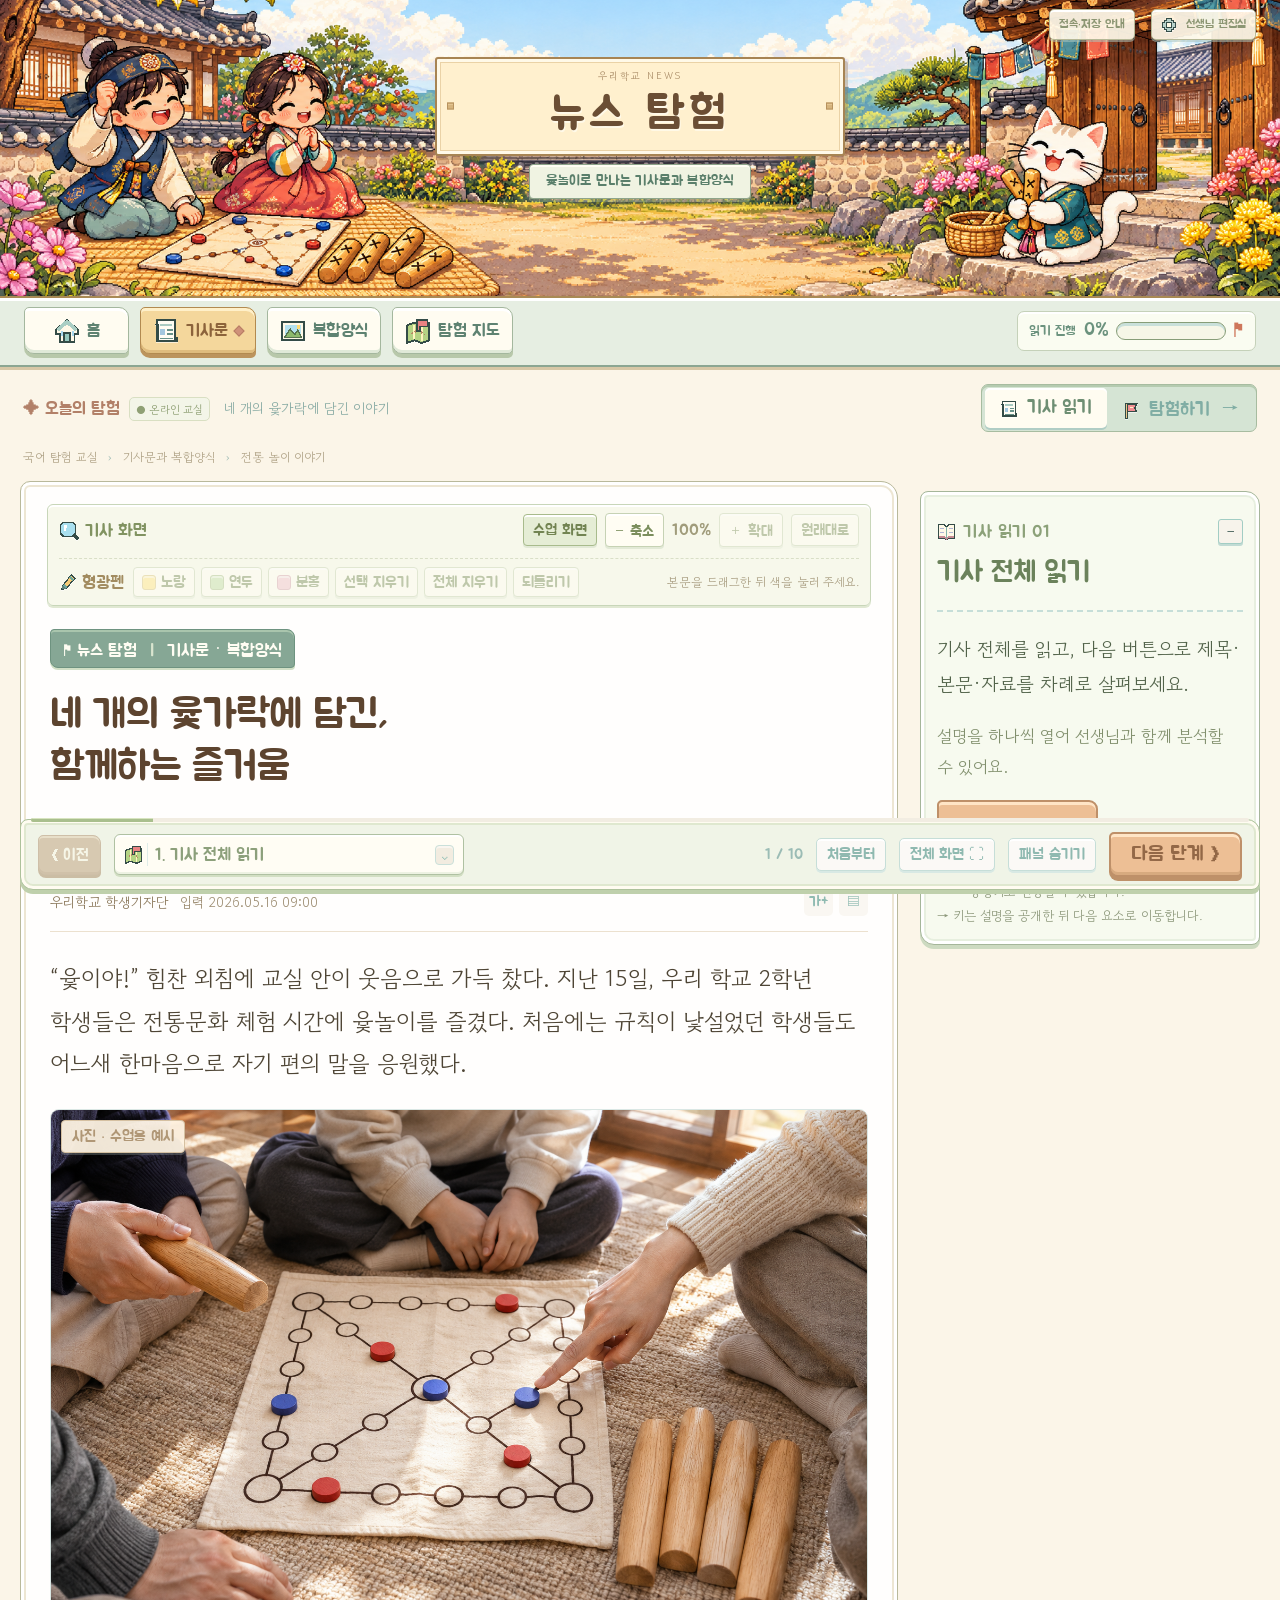
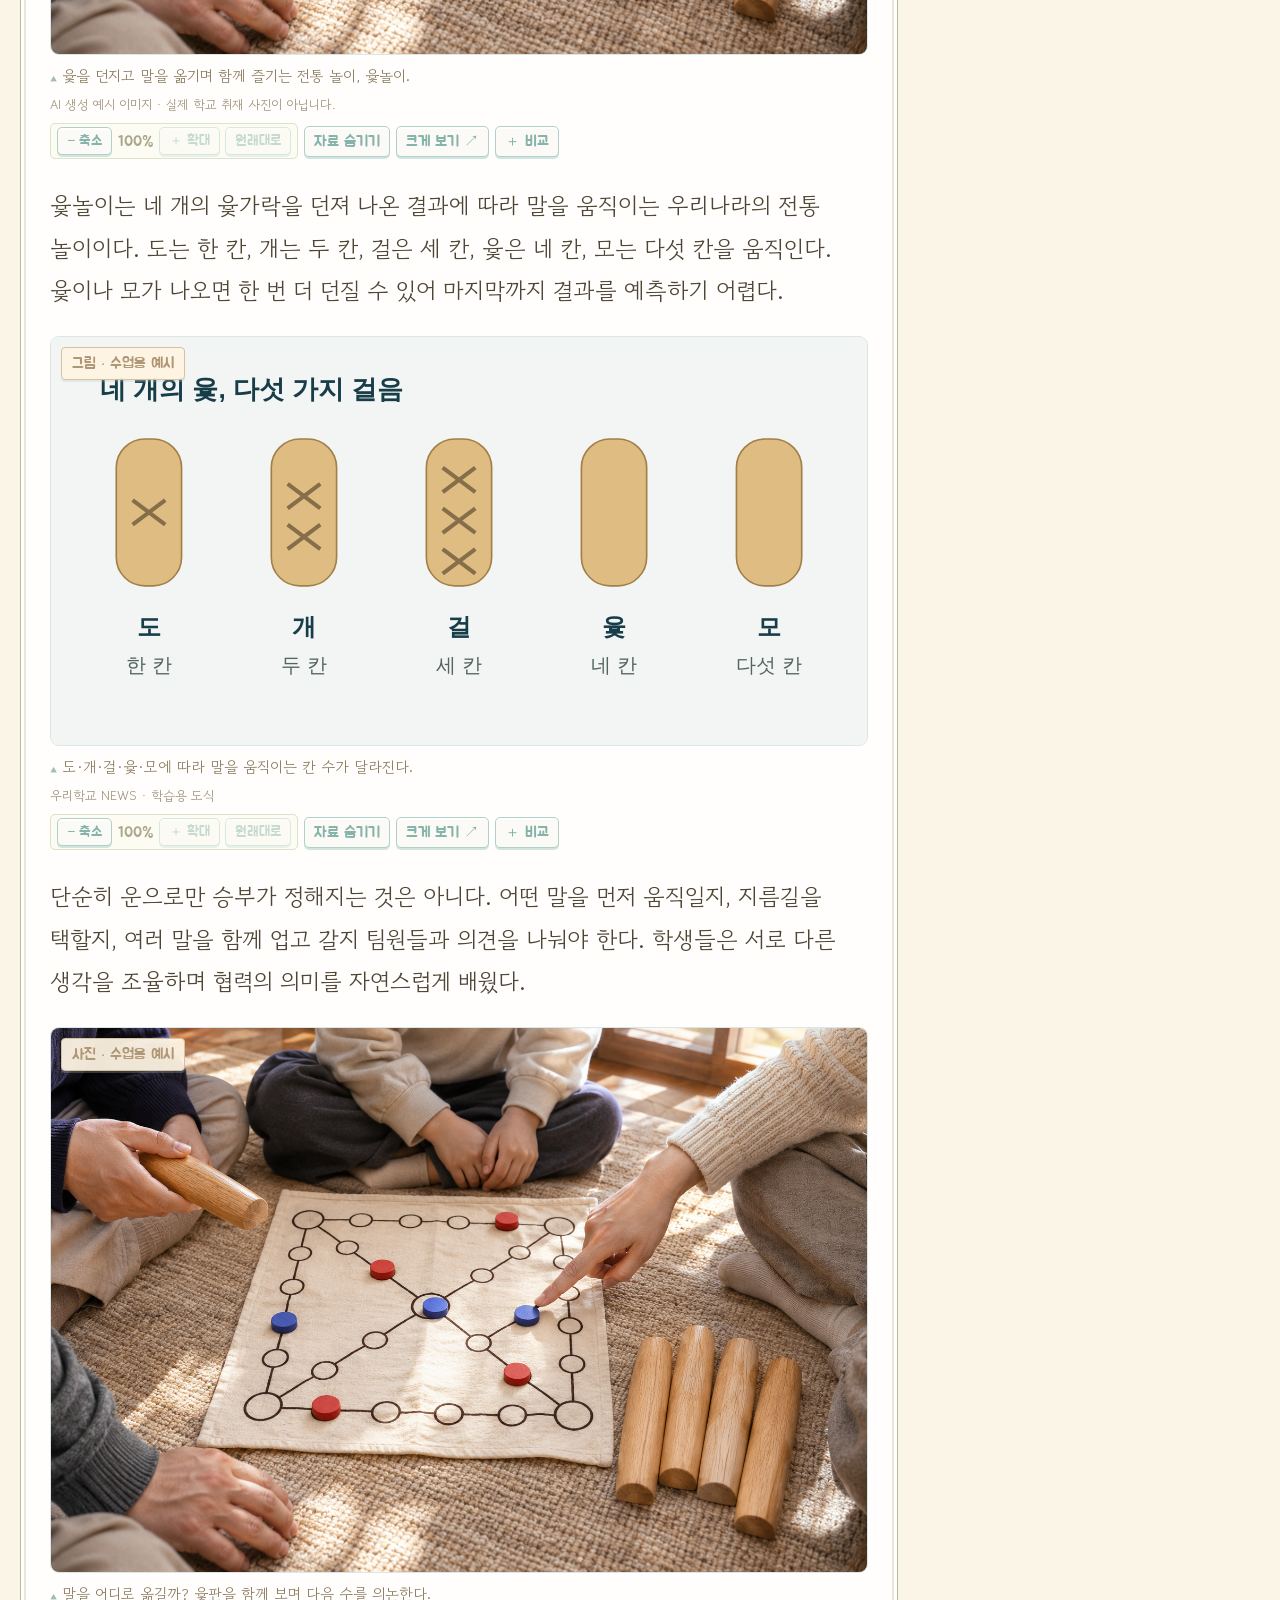
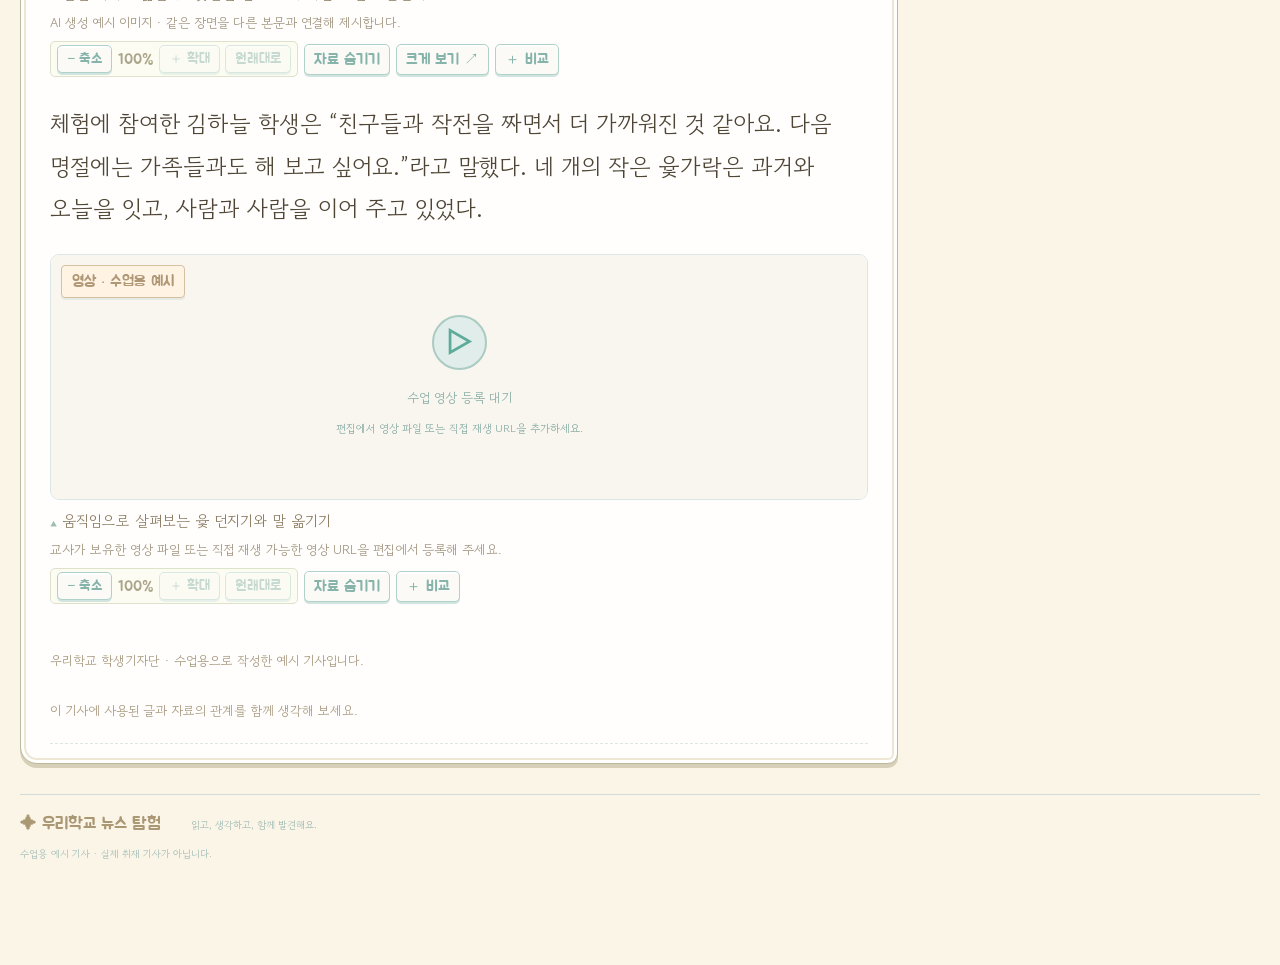
==== commit 3f6c0972: "Add persistent text highlighters with colors, erasing and undo" ====
--- a/index.html
+++ b/index.html
@@ -1,4 +1,4 @@
-<!doctype html><html lang="ko"><head><meta charset="UTF-8"><meta name="viewport" content="width=device-width, initial-scale=1"><title>뉴스 탐험 · 우리학교 국어 교실</title><link rel="stylesheet" href="style.css?v=eaebcb027e79"><link rel="stylesheet" href="cozy.css?v=eaebcb027e79"></head><body><svg class="icon-sprite" xmlns="http://www.w3.org/2000/svg" aria-hidden="true"><defs>
+<!doctype html><html lang="ko"><head><meta charset="UTF-8"><meta name="viewport" content="width=device-width, initial-scale=1"><title>뉴스 탐험 · 우리학교 국어 교실</title><link rel="stylesheet" href="style.css?v=faeaf1c28e50"><link rel="stylesheet" href="cozy.css?v=faeaf1c28e50"></head><body><svg class="icon-sprite" xmlns="http://www.w3.org/2000/svg" aria-hidden="true"><defs>
 <symbol id="icon-home" viewBox="0 0 28 28"><path d="M2 13 14 2l12 11v4h-4v9H6v-9H2Z" fill="#fff8e7" stroke="#344c47" stroke-width="2"/><path d="m4 13 10-9 10 9" fill="none" stroke="#aacec4" stroke-width="4"/><path d="M11 16h6v10h-6Z" fill="#96c8be" stroke="#344c47" stroke-width="2"/><path d="M7 14h3v5H7Z M19 14h3v5h-3Z" fill="#a9d8ef"/></symbol>
 <symbol id="icon-news" viewBox="0 0 28 28"><path d="M4 2h20v23H4Z" fill="#fffdf4" stroke="#344c47" stroke-width="2"/><path d="M2 7h3v18h21v-5" fill="none" stroke="#344c47" stroke-width="2"/><path d="M8 6h12v3H8Z" fill="#aacbc2"/><path d="M8 12h5v6H8Z" fill="#a3c7de"/><path d="M15 12h6v2h-6Z M15 16h6v2h-6Z M8 21h13v2H8Z" fill="#679289"/></symbol>
 <symbol id="icon-picture" viewBox="0 0 28 28"><path d="M2 4h24v20H2Z" fill="#fff9e7" stroke="#344c47" stroke-width="2"/><path d="M5 7h18v14H5Z" fill="#b3e1ef"/><path d="m5 21 6-9 5 6 3-5 4 8Z" fill="#8cb96d" stroke="#567350" stroke-width="1.5"/><path d="M18 8h4v4h-4Z" fill="#ffdc76"/></symbol>
@@ -13,4 +13,4 @@
 <symbol id="icon-check" viewBox="0 0 28 28"><path d="M3 4h22v22H3Z" fill="#fff8e7" stroke="#344c47" stroke-width="2"/><path d="m6 13 6 6L23 5" fill="none" stroke="#78b16a" stroke-width="5"/></symbol>
 <symbol id="icon-save" viewBox="0 0 28 28"><path d="M3 2h19l4 4v20H3Z" fill="#9fcac1" stroke="#344c47" stroke-width="2"/><path d="M8 3h12v8H8Z M7 17h15v9H7Z" fill="#fff9e8" stroke="#344c47" stroke-width="1.5"/><path d="M16 4h3v5h-3Z M10 20h9v2h-9Z" fill="#bed8d1"/></symbol>
 </defs></svg>
-<header class="world-header"><div class="world-scenery" aria-hidden="true"><img src="assets/yut-world.png" alt=""></div><div class="utility"><button id="helpButton" class="quiet">접속·저장 안내</button><button id="editButton" class="quiet"><svg class="ui-icon" aria-hidden="true"><use href="#icon-gear"></use></svg> 선생님 편집실</button></div><div class="masthead"><a href="#article" class="logo" aria-label="뉴스 탐험 기사로 이동"><div class="logo-title"><small>우리학교 NEWS</small><strong>뉴스 탐험</strong></div><span class="logo-subtitle">윷놀이로 만나는 기사문과 복합양식</span></a><div class="hero-note">작은 발견이 모여<br><b>더 큰 배움으로!</b></div></div></header><div class="navigation-shell"><nav aria-label="학습 메뉴"><button data-nav="home"><svg class="ui-icon" aria-hidden="true"><use href="#icon-home"></use></svg><span>홈</span></button><button data-nav="article" class="selected"><svg class="ui-icon" aria-hidden="true"><use href="#icon-news"></use></svg><span>기사문</span></button><button data-nav="media"><svg class="ui-icon" aria-hidden="true"><use href="#icon-picture"></use></svg><span>복합양식</span></button><button data-nav="map"><svg class="ui-icon" aria-hidden="true"><use href="#icon-map"></use></svg><span>탐험 지도</span></button><div class="journey"><span><span class="journey-label">읽기 진행</span> <b id="journeyPercent">0%</b></span><div class="journey-track" role="progressbar" aria-label="학습 진행률" aria-valuemin="0" aria-valuemax="100" aria-valuenow="0"><i id="journeyFill"></i></div><span aria-hidden="true">⚑</span></div></nav></div><div class="modebar"><div><span class="live">✦ 오늘의 탐험</span><span id="connectionStatus" class="connection-status"></span><span>네 개의 윷가락에 담긴 이야기</span></div><div class="switch"><button id="readButton" class="active"><svg class="ui-icon" aria-hidden="true"><use href="#icon-news"></use></svg> 기사 읽기</button><button id="learnButton"><svg class="ui-icon" aria-hidden="true"><use href="#icon-flag"></use></svg> 탐험하기 <span>→</span></button></div></div><main><div class="breadcrumb">국어 탐험 교실 <span>›</span> 기사문과 복합양식 <span>›</span> 전통 놀이 이야기</div><div class="layout"><article id="article"></article><aside id="sidebar"></aside></div></main><footer>✦ 우리학교 뉴스 탐험 <span>읽고, 생각하고, 함께 발견해요.</span><small>수업용 예시 기사 · 실제 취재 기사가 아닙니다.</small></footer><div id="learningBar" hidden></div><dialog id="helpDialog"><button class="close" aria-label="안내 닫기">×</button><div class="section-tag">뉴스 탐험 이용 안내</div><h2>같은 주소에서, 계속 이어서.</h2><div class="help-section"><h3>수업 시간에 더 크게 보기</h3><p>PC에서는 화면 폭을 넓게 쓰고 글씨를 크게 표시합니다. 기사 위의 ‘수업 화면’을 누르면 위 배너를 숨기고 기사 크기를 100%로 맞춥니다. ‘일반 화면’으로 돌아올 수 있습니다.</p></div><div class="help-section"><h3>기사 읽기와 탐험하기</h3><p>기사 읽기에서는 오른쪽 패널의 설명을 하나씩 열며 기사를 분석합니다. 탐험하기에서는 같은 기사를 보며 객관식 퀴즈를 풀고 정답과 해설을 확인합니다. 선생님 편집실에서 각 블록의 퀴즈를 추가하거나 수정할 수 있습니다.</p><p>퀴즈 선택과 풀이 결과는 현재 열린 페이지에서만 유지되며, 페이지를 새로고침하면 초기화됩니다.</p></div><div class="help-section"><h3>인터넷 주소로 접속할 때</h3><p>이 주소를 즐겨찾기에 추가해 주세요. 사이트 디자인과 기능이 업데이트되면 같은 주소에서 새로고침해 이용할 수 있어요. 최신 화면이 보이지 않으면 Ctrl+Shift+R (Mac: ⌘+Shift+R)을 눌러 주세요.</p></div><div class="help-section"><h3>수정한 기사는 어디에 저장되나요?</h3><p>선생님 편집실에서 바꾼 기사와 학습 설명은 현재 기기·브라우저에 자동 저장됩니다. 사이트 디자인이 업데이트되어도 저장한 기사 내용은 유지됩니다.</p><p>다른 기기와 학생에게 같은 기사를 전달하려면 JSON 내보내기/가져오기를 이용해 주세요. 편집한 내용이 인터넷의 모든 사용자에게 자동 공개되는 기능은 없습니다.</p></div><div class="help-section"><h3>인터넷 없이 수업할 때</h3><p>편집실의 ‘수정한 사이트 파일 저장’으로 오프라인 수업 파일을 보관할 수 있어요. 온라인으로 사용할 때는 매번 파일을 받을 필요가 없습니다.</p></div></dialog><dialog id="mediaDialog"><button class="close" aria-label="자료 모음 닫기">×</button><div class="section-tag">기사 속 자료 모음</div><h2>글과 함께 자료를 살펴봐요</h2><div id="mediaDialogList"></div></dialog><dialog id="mapDialog"><button class="close" aria-label="탐험 지도 닫기">×</button><div class="section-tag">⚑ 우리의 학습 여정</div><h2>뉴스 탐험 지도</h2><p class="muted">원하는 지점을 선택해 학습을 이어 가세요.</p><div id="mapSteps"></div></dialog><dialog id="imageDialog"><button class="close" aria-label="닫기">×</button><img alt="확대 자료"><p></p></dialog><dialog id="editor"><div class="editor-head"><div class="editor-title-icon"><svg class="ui-icon" aria-hidden="true"><use href="#icon-pen"></use></svg></div><div><small>TEACHER’S WORKSHOP</small><h2>선생님의 기사 제작소</h2></div><button class="close" aria-label="편집 닫기">×</button></div><p class="muted">블록을 배치한 순서대로 수업이 진행됩니다. 변경 내용은 이 브라우저에 저장됩니다. 다른 기기에서는 ‘수정한 사이트 파일 저장’으로 내려받은 HTML을 열어 주세요.</p><div class="editor-tools"><button id="downloadHtmlButton" class="primary"><svg class="ui-icon" aria-hidden="true"><use href="#icon-save"></use></svg> 수정한 사이트 파일 저장 ↓</button><button id="exportButton">JSON 내보내기 ↗</button><label class="button">JSON 가져오기<input id="importInput" type="file" accept="application/json" hidden></label><button id="resetButton">예시 복원</button></div><div id="editorBlocks"></div><div class="add-row"><div class="add-heading"><svg class="ui-icon" aria-hidden="true"><use href="#icon-picture"></use></svg><span><b>새 블록 만들기</b><small>종류와 들어갈 자리를 골라 주세요.</small></span></div><div class="add-field"><label for="addType">① 블록 종류</label><select id="addType"><option value="paragraph">본문 문단</option><option value="lead">전문 (기사 요약)</option><option value="subheading">소제목</option><option value="photo">사진</option><option value="illustration">그림</option><option value="video">영상</option><option value="other">기타 자료</option><option value="title">제목</option><option value="subtitle">부제</option></select></div><div class="add-field position-field"><label for="addPosition">② 추가할 위치</label><select id="addPosition" aria-label="블록 추가 위치"></select></div><button id="addButton">＋ 블록 추가</button></div><p id="editorStatus" role="status"></p></dialog><div id="toast" role="status"></div><script type="module" src="app.js?v=eaebcb027e79"></script></body></html>
+<header class="world-header"><div class="world-scenery" aria-hidden="true"><img src="assets/yut-world.png" alt=""></div><div class="utility"><button id="helpButton" class="quiet">접속·저장 안내</button><button id="editButton" class="quiet"><svg class="ui-icon" aria-hidden="true"><use href="#icon-gear"></use></svg> 선생님 편집실</button></div><div class="masthead"><a href="#article" class="logo" aria-label="뉴스 탐험 기사로 이동"><div class="logo-title"><small>우리학교 NEWS</small><strong>뉴스 탐험</strong></div><span class="logo-subtitle">윷놀이로 만나는 기사문과 복합양식</span></a><div class="hero-note">작은 발견이 모여<br><b>더 큰 배움으로!</b></div></div></header><div class="navigation-shell"><nav aria-label="학습 메뉴"><button data-nav="home"><svg class="ui-icon" aria-hidden="true"><use href="#icon-home"></use></svg><span>홈</span></button><button data-nav="article" class="selected"><svg class="ui-icon" aria-hidden="true"><use href="#icon-news"></use></svg><span>기사문</span></button><button data-nav="media"><svg class="ui-icon" aria-hidden="true"><use href="#icon-picture"></use></svg><span>복합양식</span></button><button data-nav="map"><svg class="ui-icon" aria-hidden="true"><use href="#icon-map"></use></svg><span>탐험 지도</span></button><div class="journey"><span><span class="journey-label">읽기 진행</span> <b id="journeyPercent">0%</b></span><div class="journey-track" role="progressbar" aria-label="학습 진행률" aria-valuemin="0" aria-valuemax="100" aria-valuenow="0"><i id="journeyFill"></i></div><span aria-hidden="true">⚑</span></div></nav></div><div class="modebar"><div><span class="live">✦ 오늘의 탐험</span><span id="connectionStatus" class="connection-status"></span><span>네 개의 윷가락에 담긴 이야기</span></div><div class="switch"><button id="readButton" class="active"><svg class="ui-icon" aria-hidden="true"><use href="#icon-news"></use></svg> 기사 읽기</button><button id="learnButton"><svg class="ui-icon" aria-hidden="true"><use href="#icon-flag"></use></svg> 탐험하기 <span>→</span></button></div></div><main><div class="breadcrumb">국어 탐험 교실 <span>›</span> 기사문과 복합양식 <span>›</span> 전통 놀이 이야기</div><div class="layout"><article id="article"></article><aside id="sidebar"></aside></div></main><footer>✦ 우리학교 뉴스 탐험 <span>읽고, 생각하고, 함께 발견해요.</span><small>수업용 예시 기사 · 실제 취재 기사가 아닙니다.</small></footer><div id="learningBar" hidden></div><dialog id="helpDialog"><button class="close" aria-label="안내 닫기">×</button><div class="section-tag">뉴스 탐험 이용 안내</div><h2>같은 주소에서, 계속 이어서.</h2><div class="help-section"><h3>본문에 형광펜 칠하기</h3><p>본문이나 전문에서 원하는 문장을 드래그한 뒤 기사 위의 노랑·연두·분홍 버튼을 누릅니다. 선택 지우기, 전체 지우기, 마지막 작업 되돌리기도 사용할 수 있습니다.</p><p>표시는 이 브라우저에 저장되고 JSON·사이트 파일에도 함께 포함됩니다. 문단 내용을 수정하면 그 문단의 형광펜은 지워집니다.</p></div><div class="help-section"><h3>수업 시간에 더 크게 보기</h3><p>PC에서는 화면 폭을 넓게 쓰고 글씨를 크게 표시합니다. 기사 위의 ‘수업 화면’을 누르면 위 배너를 숨기고 기사 크기를 100%로 맞춥니다. ‘일반 화면’으로 돌아올 수 있습니다.</p></div><div class="help-section"><h3>기사 읽기와 탐험하기</h3><p>기사 읽기에서는 오른쪽 패널의 설명을 하나씩 열며 기사를 분석합니다. 탐험하기에서는 같은 기사를 보며 객관식 퀴즈를 풀고 정답과 해설을 확인합니다. 선생님 편집실에서 각 블록의 퀴즈를 추가하거나 수정할 수 있습니다.</p><p>퀴즈 선택과 풀이 결과는 현재 열린 페이지에서만 유지되며, 페이지를 새로고침하면 초기화됩니다.</p></div><div class="help-section"><h3>인터넷 주소로 접속할 때</h3><p>이 주소를 즐겨찾기에 추가해 주세요. 사이트 디자인과 기능이 업데이트되면 같은 주소에서 새로고침해 이용할 수 있어요. 최신 화면이 보이지 않으면 Ctrl+Shift+R (Mac: ⌘+Shift+R)을 눌러 주세요.</p></div><div class="help-section"><h3>수정한 기사는 어디에 저장되나요?</h3><p>선생님 편집실에서 바꾼 기사와 학습 설명은 현재 기기·브라우저에 자동 저장됩니다. 사이트 디자인이 업데이트되어도 저장한 기사 내용은 유지됩니다.</p><p>다른 기기와 학생에게 같은 기사를 전달하려면 JSON 내보내기/가져오기를 이용해 주세요. 편집한 내용이 인터넷의 모든 사용자에게 자동 공개되는 기능은 없습니다.</p></div><div class="help-section"><h3>인터넷 없이 수업할 때</h3><p>편집실의 ‘수정한 사이트 파일 저장’으로 오프라인 수업 파일을 보관할 수 있어요. 온라인으로 사용할 때는 매번 파일을 받을 필요가 없습니다.</p></div></dialog><dialog id="mediaDialog"><button class="close" aria-label="자료 모음 닫기">×</button><div class="section-tag">기사 속 자료 모음</div><h2>글과 함께 자료를 살펴봐요</h2><div id="mediaDialogList"></div></dialog><dialog id="mapDialog"><button class="close" aria-label="탐험 지도 닫기">×</button><div class="section-tag">⚑ 우리의 학습 여정</div><h2>뉴스 탐험 지도</h2><p class="muted">원하는 지점을 선택해 학습을 이어 가세요.</p><div id="mapSteps"></div></dialog><dialog id="imageDialog"><button class="close" aria-label="닫기">×</button><img alt="확대 자료"><p></p></dialog><dialog id="editor"><div class="editor-head"><div class="editor-title-icon"><svg class="ui-icon" aria-hidden="true"><use href="#icon-pen"></use></svg></div><div><small>TEACHER’S WORKSHOP</small><h2>선생님의 기사 제작소</h2></div><button class="close" aria-label="편집 닫기">×</button></div><p class="muted">블록을 배치한 순서대로 수업이 진행됩니다. 변경 내용은 이 브라우저에 저장됩니다. 다른 기기에서는 ‘수정한 사이트 파일 저장’으로 내려받은 HTML을 열어 주세요.</p><div class="editor-tools"><button id="downloadHtmlButton" class="primary"><svg class="ui-icon" aria-hidden="true"><use href="#icon-save"></use></svg> 수정한 사이트 파일 저장 ↓</button><button id="exportButton">JSON 내보내기 ↗</button><label class="button">JSON 가져오기<input id="importInput" type="file" accept="application/json" hidden></label><button id="resetButton">예시 복원</button></div><div id="editorBlocks"></div><div class="add-row"><div class="add-heading"><svg class="ui-icon" aria-hidden="true"><use href="#icon-picture"></use></svg><span><b>새 블록 만들기</b><small>종류와 들어갈 자리를 골라 주세요.</small></span></div><div class="add-field"><label for="addType">① 블록 종류</label><select id="addType"><option value="paragraph">본문 문단</option><option value="lead">전문 (기사 요약)</option><option value="subheading">소제목</option><option value="photo">사진</option><option value="illustration">그림</option><option value="video">영상</option><option value="other">기타 자료</option><option value="title">제목</option><option value="subtitle">부제</option></select></div><div class="add-field position-field"><label for="addPosition">② 추가할 위치</label><select id="addPosition" aria-label="블록 추가 위치"></select></div><button id="addButton">＋ 블록 추가</button></div><p id="editorStatus" role="status"></p></dialog><div id="toast" role="status"></div><script type="module" src="app.js?v=faeaf1c28e50"></script></body></html>
--- a/cozy.css
+++ b/cozy.css
@@ -25,3 +25,6 @@
 }
 @media(min-width:761px) and (max-width:1000px){main,.modebar,footer{max-width:none;width:calc(100% - 28px);margin-left:14px;margin-right:14px}.layout{grid-template-columns:minmax(0,1fr) 285px;gap:15px}.block p.body{font-size:20px;line-height:1.85;color:#4e4535}.lesson-panel p,.reveal-item p{font-size:17px;color:#52634a}.quiz-choice{font-size:16px;color:#53664b}.quiz-options legend{font-size:23px}.caption{font-size:13px}.article-view-tools{gap:5px}.article-view-tools>span{font-size:13px;width:100%}.article-view-tools button{font-size:12px}}
 @media(max-width:760px){.block p.body{font-size:18px;line-height:1.9;color:#4e4535}.lesson-panel p,.reveal-item p{font-size:15px;color:#52634a}.quiz-choice{font-size:15px;color:#53664b}.quiz-options legend{font-size:23px}.classroom-edit{display:none!important}.article-view-tools{gap:5px}.article-view-tools>span{font-size:12px;width:100%;justify-content:flex-start}.article-view-tools .classroom-toggle{margin-right:auto}.article-view-tools button{font-size:11px;padding:4px 6px}.classroom-focus .modebar{padding:9px 14px;width:100%;margin-left:0;margin-right:0;gap:6px}.classroom-focus .modebar>div:first-child{display:none}.classroom-focus .article-view-tools{top:61px}.classroom-focus main{padding-top:12px}}
+/* Sentence highlighters are independent of the lesson's whole-block emphasis. */
+.highlight-tools{display:flex;align-items:center;flex-wrap:wrap;gap:6px;flex:1 1 100%;padding-top:8px;margin-top:3px;border-top:1px dashed #d9dfc7;user-select:none}.highlight-tools .highlight-label{display:flex;align-items:center;gap:5px;font-family:'News Jua','News Gowun',sans-serif;font-size:14px;color:#a28c60;margin-right:3px}.highlight-label .ui-icon{width:18px;height:18px}.article-view-tools .highlight-tools button{font-size:13px;min-height:28px;padding:4px 7px}.highlight-tools .highlighter-color{display:inline-flex;align-items:center;gap:5px}.highlighter-color>span{width:12px;height:13px;border-radius:3px;border:1px solid #dac581;box-shadow:inset 0 2px 0 #fff8}.highlighter-color.yellow>span{background:#ffe585}.highlighter-color.mint>span{background:#c3dea8;border-color:#acc18f}.highlighter-color.pink>span{background:#f2c0ce;border-color:#d5a5b2}.highlight-tools small{font-family:'News Gowun',sans-serif;font-size:10px;color:#aa9f83;line-height:1.7;margin-left:auto}.article-content [data-highlight-text]{cursor:text;user-select:text;-webkit-user-select:text}.text-highlight{color:inherit;padding:.035em .015em;border-radius:2px;box-decoration-break:clone;-webkit-box-decoration-break:clone}.highlight-yellow{background:#ffeda0;box-shadow:inset 0 -.08em 0 #e6cd76}.highlight-mint{background:#cee5b6;box-shadow:inset 0 -.08em 0 #b2cd95}.highlight-pink{background:#f5c9d5;box-shadow:inset 0 -.08em 0 #ddb0bf}@media(min-width:1001px){.highlight-tools .highlight-label{font-size:17px}.article-view-tools .highlight-tools button{font-size:15px;min-height:30px;padding:4px 8px}.highlight-tools small{font-size:12px}.highlighter-color>span{width:14px;height:15px}}@media(max-width:760px){.highlight-tools{gap:5px;padding-top:7px;margin-top:2px}.highlight-tools .highlight-label{font-size:12px;margin-right:0}.highlight-label .ui-icon{width:15px;height:15px}.article-view-tools .highlight-tools button{font-size:11px;min-height:25px;padding:3px 5px}.highlighter-color>span{width:10px;height:11px}.highlight-tools small{width:100%;font-size:9px;margin-left:0}}@media print{.text-highlight{print-color-adjust:exact;-webkit-print-color-adjust:exact}}
+.article-content{max-width:100%}
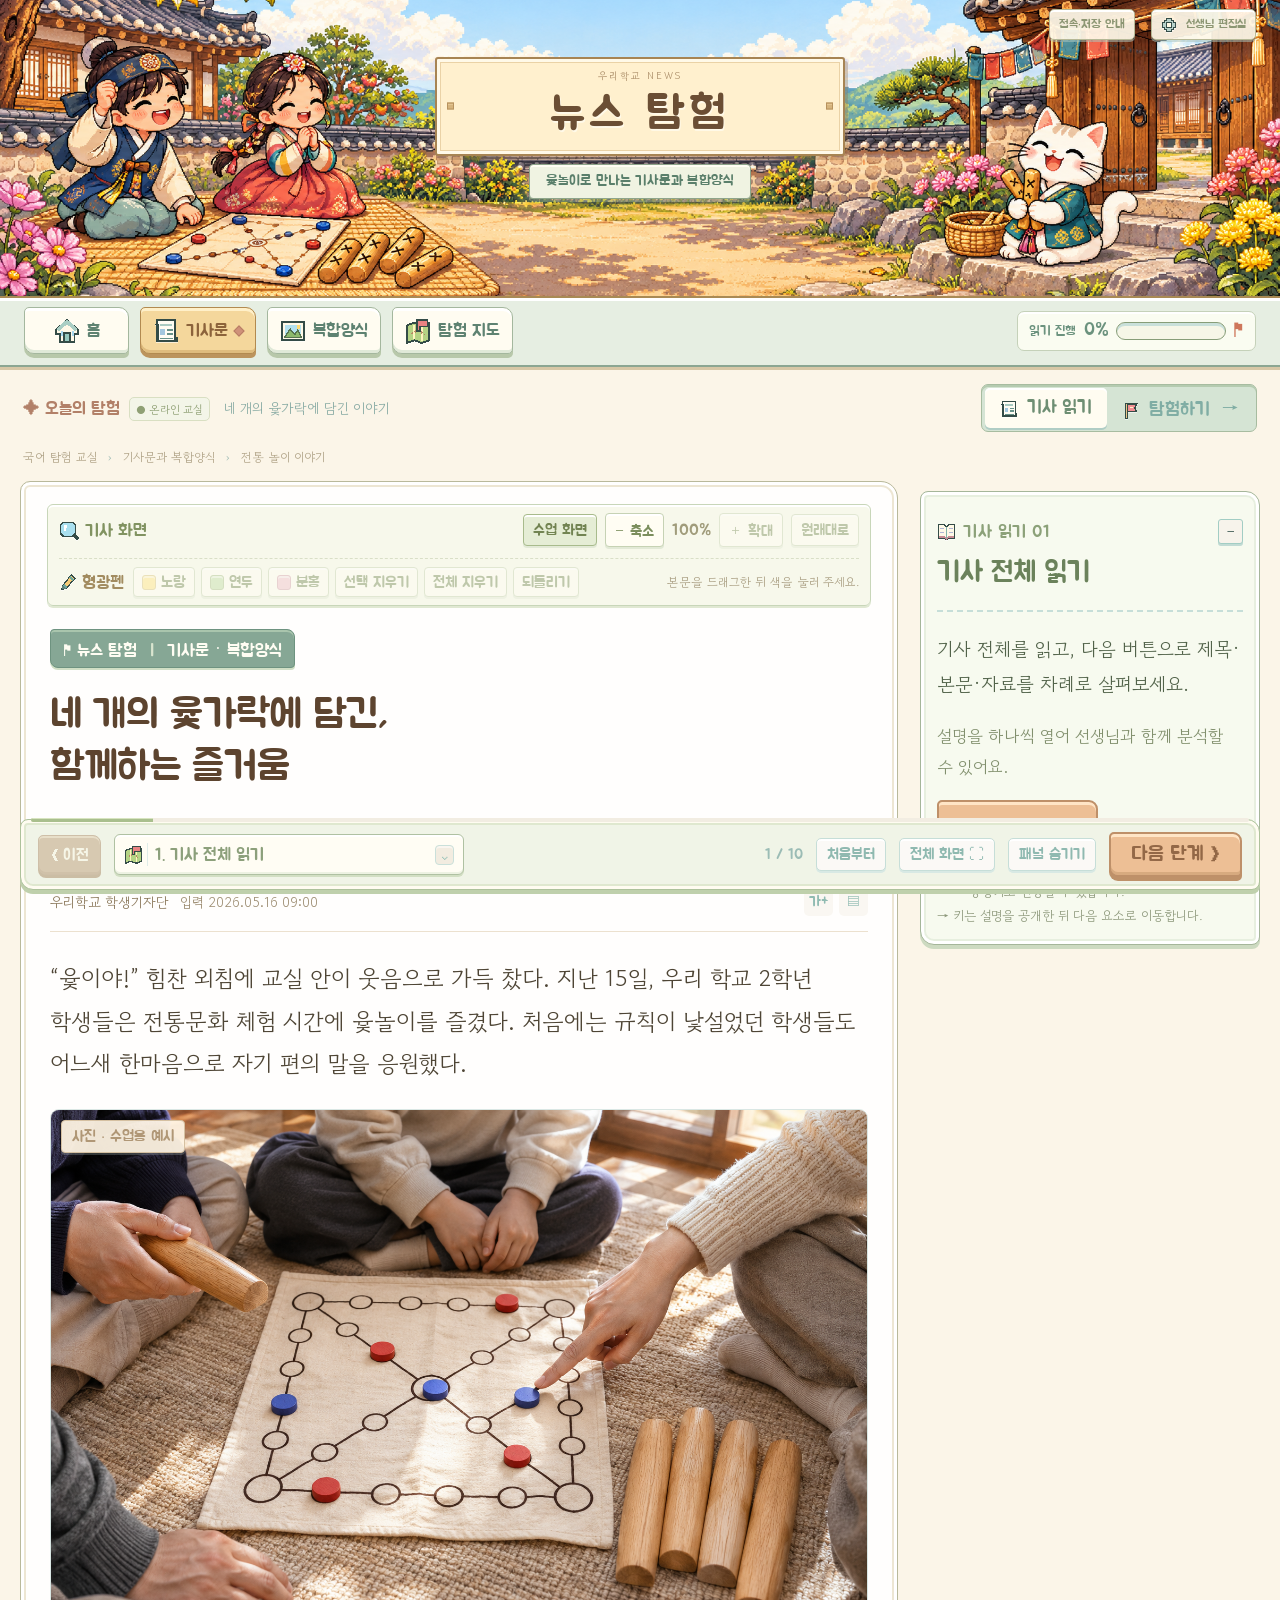
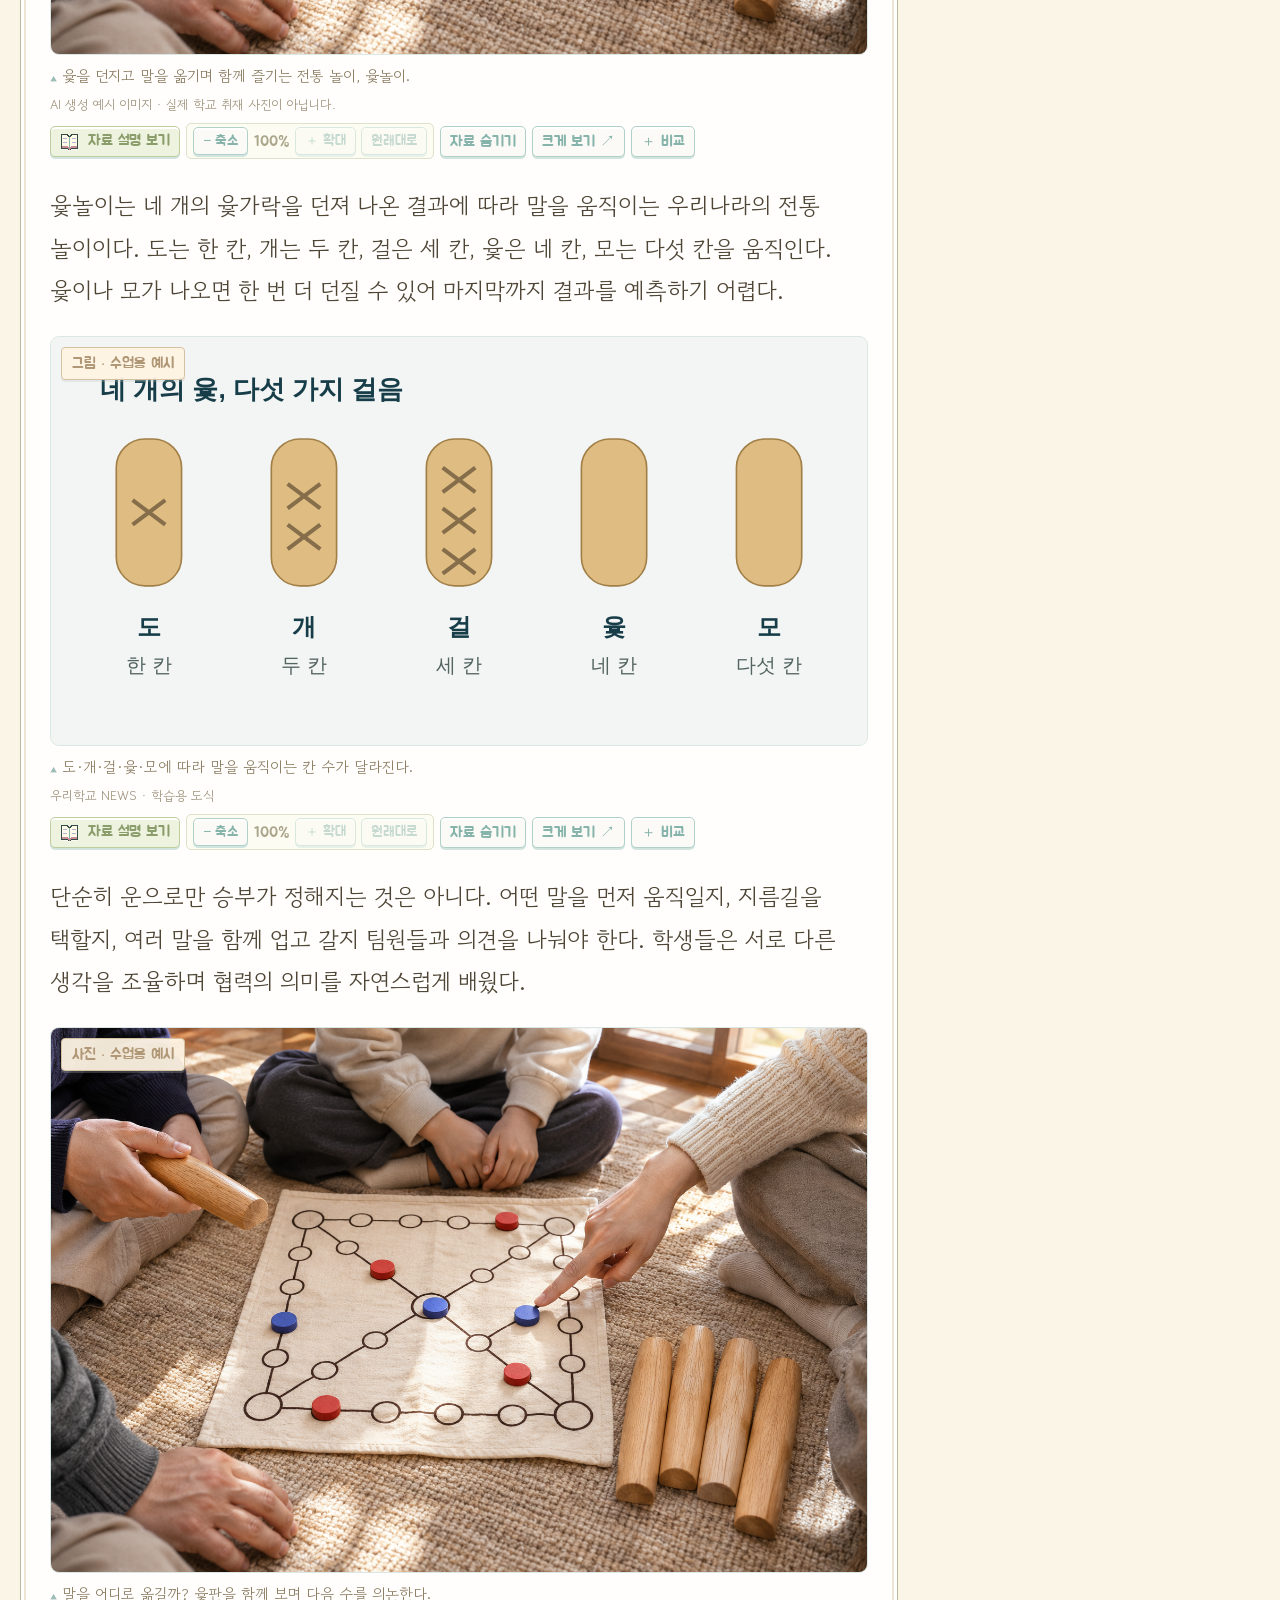
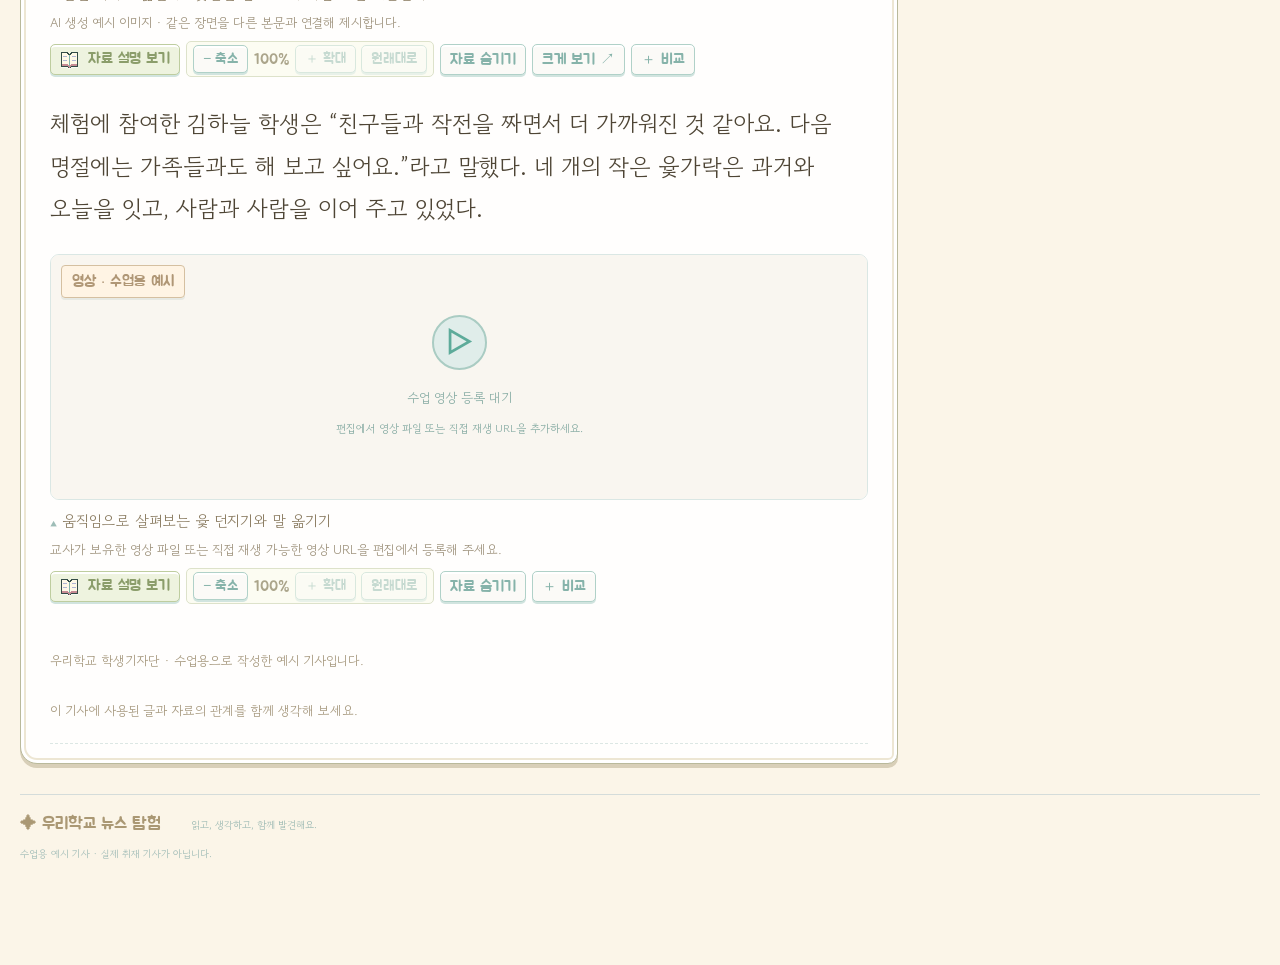
==== commit bb34db0e: "Show material-specific reading panels and reveal lessons in article order" ====
--- a/index.html
+++ b/index.html
@@ -1,4 +1,4 @@
-<!doctype html><html lang="ko"><head><meta charset="UTF-8"><meta name="viewport" content="width=device-width, initial-scale=1"><title>뉴스 탐험 · 우리학교 국어 교실</title><link rel="stylesheet" href="style.css?v=faeaf1c28e50"><link rel="stylesheet" href="cozy.css?v=faeaf1c28e50"></head><body><svg class="icon-sprite" xmlns="http://www.w3.org/2000/svg" aria-hidden="true"><defs>
+<!doctype html><html lang="ko"><head><meta charset="UTF-8"><meta name="viewport" content="width=device-width, initial-scale=1"><title>뉴스 탐험 · 우리학교 국어 교실</title><link rel="stylesheet" href="style.css?v=be09207b97fa"><link rel="stylesheet" href="cozy.css?v=be09207b97fa"></head><body><svg class="icon-sprite" xmlns="http://www.w3.org/2000/svg" aria-hidden="true"><defs>
 <symbol id="icon-home" viewBox="0 0 28 28"><path d="M2 13 14 2l12 11v4h-4v9H6v-9H2Z" fill="#fff8e7" stroke="#344c47" stroke-width="2"/><path d="m4 13 10-9 10 9" fill="none" stroke="#aacec4" stroke-width="4"/><path d="M11 16h6v10h-6Z" fill="#96c8be" stroke="#344c47" stroke-width="2"/><path d="M7 14h3v5H7Z M19 14h3v5h-3Z" fill="#a9d8ef"/></symbol>
 <symbol id="icon-news" viewBox="0 0 28 28"><path d="M4 2h20v23H4Z" fill="#fffdf4" stroke="#344c47" stroke-width="2"/><path d="M2 7h3v18h21v-5" fill="none" stroke="#344c47" stroke-width="2"/><path d="M8 6h12v3H8Z" fill="#aacbc2"/><path d="M8 12h5v6H8Z" fill="#a3c7de"/><path d="M15 12h6v2h-6Z M15 16h6v2h-6Z M8 21h13v2H8Z" fill="#679289"/></symbol>
 <symbol id="icon-picture" viewBox="0 0 28 28"><path d="M2 4h24v20H2Z" fill="#fff9e7" stroke="#344c47" stroke-width="2"/><path d="M5 7h18v14H5Z" fill="#b3e1ef"/><path d="m5 21 6-9 5 6 3-5 4 8Z" fill="#8cb96d" stroke="#567350" stroke-width="1.5"/><path d="M18 8h4v4h-4Z" fill="#ffdc76"/></symbol>
@@ -13,4 +13,4 @@
 <symbol id="icon-check" viewBox="0 0 28 28"><path d="M3 4h22v22H3Z" fill="#fff8e7" stroke="#344c47" stroke-width="2"/><path d="m6 13 6 6L23 5" fill="none" stroke="#78b16a" stroke-width="5"/></symbol>
 <symbol id="icon-save" viewBox="0 0 28 28"><path d="M3 2h19l4 4v20H3Z" fill="#9fcac1" stroke="#344c47" stroke-width="2"/><path d="M8 3h12v8H8Z M7 17h15v9H7Z" fill="#fff9e8" stroke="#344c47" stroke-width="1.5"/><path d="M16 4h3v5h-3Z M10 20h9v2h-9Z" fill="#bed8d1"/></symbol>
 </defs></svg>
-<header class="world-header"><div class="world-scenery" aria-hidden="true"><img src="assets/yut-world.png" alt=""></div><div class="utility"><button id="helpButton" class="quiet">접속·저장 안내</button><button id="editButton" class="quiet"><svg class="ui-icon" aria-hidden="true"><use href="#icon-gear"></use></svg> 선생님 편집실</button></div><div class="masthead"><a href="#article" class="logo" aria-label="뉴스 탐험 기사로 이동"><div class="logo-title"><small>우리학교 NEWS</small><strong>뉴스 탐험</strong></div><span class="logo-subtitle">윷놀이로 만나는 기사문과 복합양식</span></a><div class="hero-note">작은 발견이 모여<br><b>더 큰 배움으로!</b></div></div></header><div class="navigation-shell"><nav aria-label="학습 메뉴"><button data-nav="home"><svg class="ui-icon" aria-hidden="true"><use href="#icon-home"></use></svg><span>홈</span></button><button data-nav="article" class="selected"><svg class="ui-icon" aria-hidden="true"><use href="#icon-news"></use></svg><span>기사문</span></button><button data-nav="media"><svg class="ui-icon" aria-hidden="true"><use href="#icon-picture"></use></svg><span>복합양식</span></button><button data-nav="map"><svg class="ui-icon" aria-hidden="true"><use href="#icon-map"></use></svg><span>탐험 지도</span></button><div class="journey"><span><span class="journey-label">읽기 진행</span> <b id="journeyPercent">0%</b></span><div class="journey-track" role="progressbar" aria-label="학습 진행률" aria-valuemin="0" aria-valuemax="100" aria-valuenow="0"><i id="journeyFill"></i></div><span aria-hidden="true">⚑</span></div></nav></div><div class="modebar"><div><span class="live">✦ 오늘의 탐험</span><span id="connectionStatus" class="connection-status"></span><span>네 개의 윷가락에 담긴 이야기</span></div><div class="switch"><button id="readButton" class="active"><svg class="ui-icon" aria-hidden="true"><use href="#icon-news"></use></svg> 기사 읽기</button><button id="learnButton"><svg class="ui-icon" aria-hidden="true"><use href="#icon-flag"></use></svg> 탐험하기 <span>→</span></button></div></div><main><div class="breadcrumb">국어 탐험 교실 <span>›</span> 기사문과 복합양식 <span>›</span> 전통 놀이 이야기</div><div class="layout"><article id="article"></article><aside id="sidebar"></aside></div></main><footer>✦ 우리학교 뉴스 탐험 <span>읽고, 생각하고, 함께 발견해요.</span><small>수업용 예시 기사 · 실제 취재 기사가 아닙니다.</small></footer><div id="learningBar" hidden></div><dialog id="helpDialog"><button class="close" aria-label="안내 닫기">×</button><div class="section-tag">뉴스 탐험 이용 안내</div><h2>같은 주소에서, 계속 이어서.</h2><div class="help-section"><h3>본문에 형광펜 칠하기</h3><p>본문이나 전문에서 원하는 문장을 드래그한 뒤 기사 위의 노랑·연두·분홍 버튼을 누릅니다. 선택 지우기, 전체 지우기, 마지막 작업 되돌리기도 사용할 수 있습니다.</p><p>표시는 이 브라우저에 저장되고 JSON·사이트 파일에도 함께 포함됩니다. 문단 내용을 수정하면 그 문단의 형광펜은 지워집니다.</p></div><div class="help-section"><h3>수업 시간에 더 크게 보기</h3><p>PC에서는 화면 폭을 넓게 쓰고 글씨를 크게 표시합니다. 기사 위의 ‘수업 화면’을 누르면 위 배너를 숨기고 기사 크기를 100%로 맞춥니다. ‘일반 화면’으로 돌아올 수 있습니다.</p></div><div class="help-section"><h3>기사 읽기와 탐험하기</h3><p>기사 읽기에서는 오른쪽 패널의 설명을 하나씩 열며 기사를 분석합니다. 탐험하기에서는 같은 기사를 보며 객관식 퀴즈를 풀고 정답과 해설을 확인합니다. 선생님 편집실에서 각 블록의 퀴즈를 추가하거나 수정할 수 있습니다.</p><p>퀴즈 선택과 풀이 결과는 현재 열린 페이지에서만 유지되며, 페이지를 새로고침하면 초기화됩니다.</p></div><div class="help-section"><h3>인터넷 주소로 접속할 때</h3><p>이 주소를 즐겨찾기에 추가해 주세요. 사이트 디자인과 기능이 업데이트되면 같은 주소에서 새로고침해 이용할 수 있어요. 최신 화면이 보이지 않으면 Ctrl+Shift+R (Mac: ⌘+Shift+R)을 눌러 주세요.</p></div><div class="help-section"><h3>수정한 기사는 어디에 저장되나요?</h3><p>선생님 편집실에서 바꾼 기사와 학습 설명은 현재 기기·브라우저에 자동 저장됩니다. 사이트 디자인이 업데이트되어도 저장한 기사 내용은 유지됩니다.</p><p>다른 기기와 학생에게 같은 기사를 전달하려면 JSON 내보내기/가져오기를 이용해 주세요. 편집한 내용이 인터넷의 모든 사용자에게 자동 공개되는 기능은 없습니다.</p></div><div class="help-section"><h3>인터넷 없이 수업할 때</h3><p>편집실의 ‘수정한 사이트 파일 저장’으로 오프라인 수업 파일을 보관할 수 있어요. 온라인으로 사용할 때는 매번 파일을 받을 필요가 없습니다.</p></div></dialog><dialog id="mediaDialog"><button class="close" aria-label="자료 모음 닫기">×</button><div class="section-tag">기사 속 자료 모음</div><h2>글과 함께 자료를 살펴봐요</h2><div id="mediaDialogList"></div></dialog><dialog id="mapDialog"><button class="close" aria-label="탐험 지도 닫기">×</button><div class="section-tag">⚑ 우리의 학습 여정</div><h2>뉴스 탐험 지도</h2><p class="muted">원하는 지점을 선택해 학습을 이어 가세요.</p><div id="mapSteps"></div></dialog><dialog id="imageDialog"><button class="close" aria-label="닫기">×</button><img alt="확대 자료"><p></p></dialog><dialog id="editor"><div class="editor-head"><div class="editor-title-icon"><svg class="ui-icon" aria-hidden="true"><use href="#icon-pen"></use></svg></div><div><small>TEACHER’S WORKSHOP</small><h2>선생님의 기사 제작소</h2></div><button class="close" aria-label="편집 닫기">×</button></div><p class="muted">블록을 배치한 순서대로 수업이 진행됩니다. 변경 내용은 이 브라우저에 저장됩니다. 다른 기기에서는 ‘수정한 사이트 파일 저장’으로 내려받은 HTML을 열어 주세요.</p><div class="editor-tools"><button id="downloadHtmlButton" class="primary"><svg class="ui-icon" aria-hidden="true"><use href="#icon-save"></use></svg> 수정한 사이트 파일 저장 ↓</button><button id="exportButton">JSON 내보내기 ↗</button><label class="button">JSON 가져오기<input id="importInput" type="file" accept="application/json" hidden></label><button id="resetButton">예시 복원</button></div><div id="editorBlocks"></div><div class="add-row"><div class="add-heading"><svg class="ui-icon" aria-hidden="true"><use href="#icon-picture"></use></svg><span><b>새 블록 만들기</b><small>종류와 들어갈 자리를 골라 주세요.</small></span></div><div class="add-field"><label for="addType">① 블록 종류</label><select id="addType"><option value="paragraph">본문 문단</option><option value="lead">전문 (기사 요약)</option><option value="subheading">소제목</option><option value="photo">사진</option><option value="illustration">그림</option><option value="video">영상</option><option value="other">기타 자료</option><option value="title">제목</option><option value="subtitle">부제</option></select></div><div class="add-field position-field"><label for="addPosition">② 추가할 위치</label><select id="addPosition" aria-label="블록 추가 위치"></select></div><button id="addButton">＋ 블록 추가</button></div><p id="editorStatus" role="status"></p></dialog><div id="toast" role="status"></div><script type="module" src="app.js?v=faeaf1c28e50"></script></body></html>
+<header class="world-header"><div class="world-scenery" aria-hidden="true"><img src="assets/yut-world.png" alt=""></div><div class="utility"><button id="helpButton" class="quiet">접속·저장 안내</button><button id="editButton" class="quiet"><svg class="ui-icon" aria-hidden="true"><use href="#icon-gear"></use></svg> 선생님 편집실</button></div><div class="masthead"><a href="#article" class="logo" aria-label="뉴스 탐험 기사로 이동"><div class="logo-title"><small>우리학교 NEWS</small><strong>뉴스 탐험</strong></div><span class="logo-subtitle">윷놀이로 만나는 기사문과 복합양식</span></a><div class="hero-note">작은 발견이 모여<br><b>더 큰 배움으로!</b></div></div></header><div class="navigation-shell"><nav aria-label="학습 메뉴"><button data-nav="home"><svg class="ui-icon" aria-hidden="true"><use href="#icon-home"></use></svg><span>홈</span></button><button data-nav="article" class="selected"><svg class="ui-icon" aria-hidden="true"><use href="#icon-news"></use></svg><span>기사문</span></button><button data-nav="media"><svg class="ui-icon" aria-hidden="true"><use href="#icon-picture"></use></svg><span>복합양식</span></button><button data-nav="map"><svg class="ui-icon" aria-hidden="true"><use href="#icon-map"></use></svg><span>탐험 지도</span></button><div class="journey"><span><span class="journey-label">읽기 진행</span> <b id="journeyPercent">0%</b></span><div class="journey-track" role="progressbar" aria-label="학습 진행률" aria-valuemin="0" aria-valuemax="100" aria-valuenow="0"><i id="journeyFill"></i></div><span aria-hidden="true">⚑</span></div></nav></div><div class="modebar"><div><span class="live">✦ 오늘의 탐험</span><span id="connectionStatus" class="connection-status"></span><span>네 개의 윷가락에 담긴 이야기</span></div><div class="switch"><button id="readButton" class="active"><svg class="ui-icon" aria-hidden="true"><use href="#icon-news"></use></svg> 기사 읽기</button><button id="learnButton"><svg class="ui-icon" aria-hidden="true"><use href="#icon-flag"></use></svg> 탐험하기 <span>→</span></button></div></div><main><div class="breadcrumb">국어 탐험 교실 <span>›</span> 기사문과 복합양식 <span>›</span> 전통 놀이 이야기</div><div class="layout"><article id="article"></article><aside id="sidebar"></aside></div></main><footer>✦ 우리학교 뉴스 탐험 <span>읽고, 생각하고, 함께 발견해요.</span><small>수업용 예시 기사 · 실제 취재 기사가 아닙니다.</small></footer><div id="learningBar" hidden></div><dialog id="helpDialog"><button class="close" aria-label="안내 닫기">×</button><div class="section-tag">뉴스 탐험 이용 안내</div><h2>같은 주소에서, 계속 이어서.</h2><div class="help-section"><h3>본문에 형광펜 칠하기</h3><p>본문이나 전문에서 원하는 문장을 드래그한 뒤 기사 위의 노랑·연두·분홍 버튼을 누릅니다. 선택 지우기, 전체 지우기, 마지막 작업 되돌리기도 사용할 수 있습니다.</p><p>표시는 이 브라우저에 저장되고 JSON·사이트 파일에도 함께 포함됩니다. 문단 내용을 수정하면 그 문단의 형광펜은 지워집니다.</p></div><div class="help-section"><h3>수업 시간에 더 크게 보기</h3><p>PC에서는 화면 폭을 넓게 쓰고 글씨를 크게 표시합니다. 기사 위의 ‘수업 화면’을 누르면 위 배너를 숨기고 기사 크기를 100%로 맞춥니다. ‘일반 화면’으로 돌아올 수 있습니다.</p></div><div class="help-section"><h3>기사 읽기와 탐험하기</h3><p>기사 읽기에서는 오른쪽 패널의 설명을 하나씩 열며 기사를 분석합니다. 탐험하기에서는 같은 기사를 보며 객관식 퀴즈를 풀고 정답과 해설을 확인합니다. 선생님 편집실에서 각 블록의 퀴즈를 추가하거나 수정할 수 있습니다.</p><p>퀴즈 선택과 풀이 결과는 현재 열린 페이지에서만 유지되며, 페이지를 새로고침하면 초기화됩니다.</p></div><div class="help-section"><h3>인터넷 주소로 접속할 때</h3><p>이 주소를 즐겨찾기에 추가해 주세요. 사이트 디자인과 기능이 업데이트되면 같은 주소에서 새로고침해 이용할 수 있어요. 최신 화면이 보이지 않으면 Ctrl+Shift+R (Mac: ⌘+Shift+R)을 눌러 주세요.</p></div><div class="help-section"><h3>수정한 기사는 어디에 저장되나요?</h3><p>선생님 편집실에서 바꾼 기사와 학습 설명은 현재 기기·브라우저에 자동 저장됩니다. 사이트 디자인이 업데이트되어도 저장한 기사 내용은 유지됩니다.</p><p>다른 기기와 학생에게 같은 기사를 전달하려면 JSON 내보내기/가져오기를 이용해 주세요. 편집한 내용이 인터넷의 모든 사용자에게 자동 공개되는 기능은 없습니다.</p></div><div class="help-section"><h3>인터넷 없이 수업할 때</h3><p>편집실의 ‘수정한 사이트 파일 저장’으로 오프라인 수업 파일을 보관할 수 있어요. 온라인으로 사용할 때는 매번 파일을 받을 필요가 없습니다.</p></div></dialog><dialog id="mediaDialog"><button class="close" aria-label="자료 모음 닫기">×</button><div class="section-tag">기사 속 자료 모음</div><h2>글과 함께 자료를 살펴봐요</h2><div id="mediaDialogList"></div></dialog><dialog id="mapDialog"><button class="close" aria-label="탐험 지도 닫기">×</button><div class="section-tag">⚑ 우리의 학습 여정</div><h2>뉴스 탐험 지도</h2><p class="muted">원하는 지점을 선택해 학습을 이어 가세요.</p><div id="mapSteps"></div></dialog><dialog id="imageDialog"><button class="close" aria-label="닫기">×</button><img alt="확대 자료"><p></p></dialog><dialog id="editor"><div class="editor-head"><div class="editor-title-icon"><svg class="ui-icon" aria-hidden="true"><use href="#icon-pen"></use></svg></div><div><small>TEACHER’S WORKSHOP</small><h2>선생님의 기사 제작소</h2></div><button class="close" aria-label="편집 닫기">×</button></div><p class="muted">블록을 배치한 순서대로 수업이 진행됩니다. 변경 내용은 이 브라우저에 저장됩니다. 다른 기기에서는 ‘수정한 사이트 파일 저장’으로 내려받은 HTML을 열어 주세요.</p><div class="editor-tools"><button id="downloadHtmlButton" class="primary"><svg class="ui-icon" aria-hidden="true"><use href="#icon-save"></use></svg> 수정한 사이트 파일 저장 ↓</button><button id="exportButton">JSON 내보내기 ↗</button><label class="button">JSON 가져오기<input id="importInput" type="file" accept="application/json" hidden></label><button id="resetButton">예시 복원</button></div><div id="editorBlocks"></div><div class="add-row"><div class="add-heading"><svg class="ui-icon" aria-hidden="true"><use href="#icon-picture"></use></svg><span><b>새 블록 만들기</b><small>종류와 들어갈 자리를 골라 주세요.</small></span></div><div class="add-field"><label for="addType">① 블록 종류</label><select id="addType"><option value="paragraph">본문 문단</option><option value="lead">전문 (기사 요약)</option><option value="subheading">소제목</option><option value="photo">사진</option><option value="illustration">그림</option><option value="video">영상</option><option value="other">기타 자료</option><option value="title">제목</option><option value="subtitle">부제</option></select></div><div class="add-field position-field"><label for="addPosition">② 추가할 위치</label><select id="addPosition" aria-label="블록 추가 위치"></select></div><button id="addButton">＋ 블록 추가</button></div><p id="editorStatus" role="status"></p></dialog><div id="toast" role="status"></div><script type="module" src="app.js?v=be09207b97fa"></script></body></html>
--- a/cozy.css
+++ b/cozy.css
@@ -28,3 +28,5 @@
 /* Sentence highlighters are independent of the lesson's whole-block emphasis. */
 .highlight-tools{display:flex;align-items:center;flex-wrap:wrap;gap:6px;flex:1 1 100%;padding-top:8px;margin-top:3px;border-top:1px dashed #d9dfc7;user-select:none}.highlight-tools .highlight-label{display:flex;align-items:center;gap:5px;font-family:'News Jua','News Gowun',sans-serif;font-size:14px;color:#a28c60;margin-right:3px}.highlight-label .ui-icon{width:18px;height:18px}.article-view-tools .highlight-tools button{font-size:13px;min-height:28px;padding:4px 7px}.highlight-tools .highlighter-color{display:inline-flex;align-items:center;gap:5px}.highlighter-color>span{width:12px;height:13px;border-radius:3px;border:1px solid #dac581;box-shadow:inset 0 2px 0 #fff8}.highlighter-color.yellow>span{background:#ffe585}.highlighter-color.mint>span{background:#c3dea8;border-color:#acc18f}.highlighter-color.pink>span{background:#f2c0ce;border-color:#d5a5b2}.highlight-tools small{font-family:'News Gowun',sans-serif;font-size:10px;color:#aa9f83;line-height:1.7;margin-left:auto}.article-content [data-highlight-text]{cursor:text;user-select:text;-webkit-user-select:text}.text-highlight{color:inherit;padding:.035em .015em;border-radius:2px;box-decoration-break:clone;-webkit-box-decoration-break:clone}.highlight-yellow{background:#ffeda0;box-shadow:inset 0 -.08em 0 #e6cd76}.highlight-mint{background:#cee5b6;box-shadow:inset 0 -.08em 0 #b2cd95}.highlight-pink{background:#f5c9d5;box-shadow:inset 0 -.08em 0 #ddb0bf}@media(min-width:1001px){.highlight-tools .highlight-label{font-size:17px}.article-view-tools .highlight-tools button{font-size:15px;min-height:30px;padding:4px 8px}.highlight-tools small{font-size:12px}.highlighter-color>span{width:14px;height:15px}}@media(max-width:760px){.highlight-tools{gap:5px;padding-top:7px;margin-top:2px}.highlight-tools .highlight-label{font-size:12px;margin-right:0}.highlight-label .ui-icon{width:15px;height:15px}.article-view-tools .highlight-tools button{font-size:11px;min-height:25px;padding:3px 5px}.highlighter-color>span{width:10px;height:11px}.highlight-tools small{width:100%;font-size:9px;margin-left:0}}@media print{.text-highlight{print-color-adjust:exact;-webkit-print-color-adjust:exact}}
 .article-content{max-width:100%}
+.current-material{display:flex;gap:12px;align-items:flex-start;padding:11px;margin:0 0 17px;border:1px solid #d7dfc7;border-radius:7px;background:#fffdf4;box-shadow:inset 0 2px 0 white}.current-material-thumb{width:78px;height:66px;flex:0 0 78px;display:grid;place-items:center;border:1px solid #d0dac0;border-radius:5px;background:#f2f6e9;overflow:hidden}.current-material-thumb img{width:100%;height:100%;object-fit:contain}.current-material-thumb>.ui-icon{width:36px;height:36px}.current-material>div{min-width:0;flex:1}.current-material small{font-size:11px;color:#9aa883;line-height:1.6}.lesson-panel .current-material p{font-size:15px;line-height:1.7;margin:5px 0 8px;color:#7b8d64;word-break:normal}.current-material button{font-family:'News Jua','News Gowun',sans-serif;font-size:12px;min-height:26px;padding:3px 7px;border-width:1px;border-color:#ccd7b9;border-radius:4px;background:#f7f9ed;color:#9aa87e;box-shadow:inset 0 2px 0 white,0 2px 0 #e4ead7}.media-actions .material-lesson-button{font-family:'News Jua','News Gowun',sans-serif;background:#eef3df;border-color:#becd9f;color:#8b9d6b}.material-lesson-button .ui-icon{width:17px;height:17px;margin-right:4px}.media-wrap img[data-media-focus]{cursor:pointer}.lesson-panel [data-edit-lesson]{font-size:15px;min-height:33px}@media(min-width:1001px){.current-material-thumb{width:90px;height:75px;flex-basis:90px}.current-material small{font-size:13px}.lesson-panel .current-material p{font-size:17px}.current-material button{font-size:14px;min-height:29px}.material-lesson-button .ui-icon{width:19px;height:19px}}@media(min-width:761px){.lesson-panel:has(.current-material){max-height:calc(100dvh - 125px);overflow:auto;scrollbar-width:thin;scrollbar-color:#c9d8b8 #f6f8ed;overscroll-behavior:contain}.classroom-focus .lesson-panel:has(.current-material){max-height:calc(100dvh - 170px)}}@media(max-width:760px){.current-material{padding:9px;gap:10px;margin-bottom:13px}.current-material small{font-size:10px}.lesson-panel .current-material p{font-size:14px}.current-material-thumb{width:70px;height:60px;flex-basis:70px}.current-material button{font-size:12px}.material-lesson-button .ui-icon{width:16px;height:16px}}
+.lesson-panel .material-config-note{font-size:13px;line-height:1.8;padding:10px 11px;margin:0 0 15px;background:#fff5de;border:1px dashed #e0cca0;border-radius:5px;color:#b29c70}@media(min-width:1001px){.lesson-panel .material-config-note{font-size:15px}}
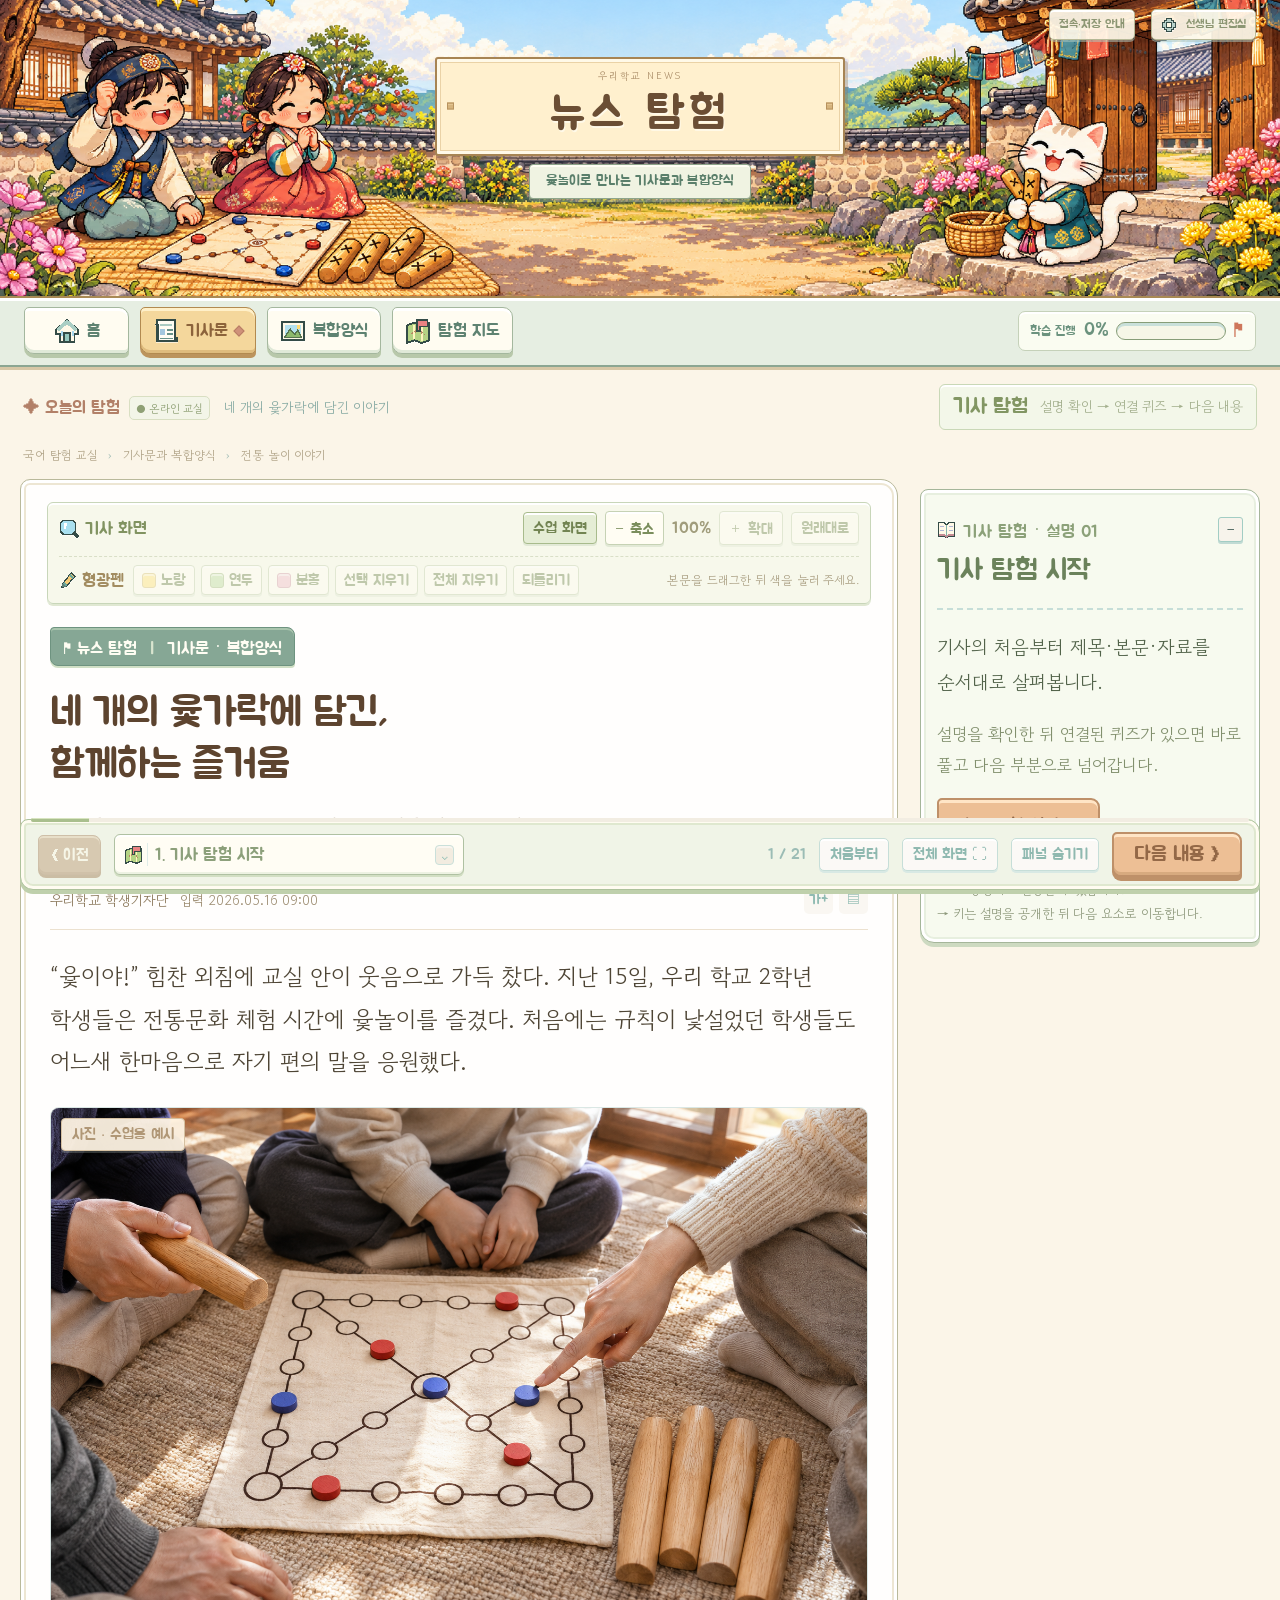
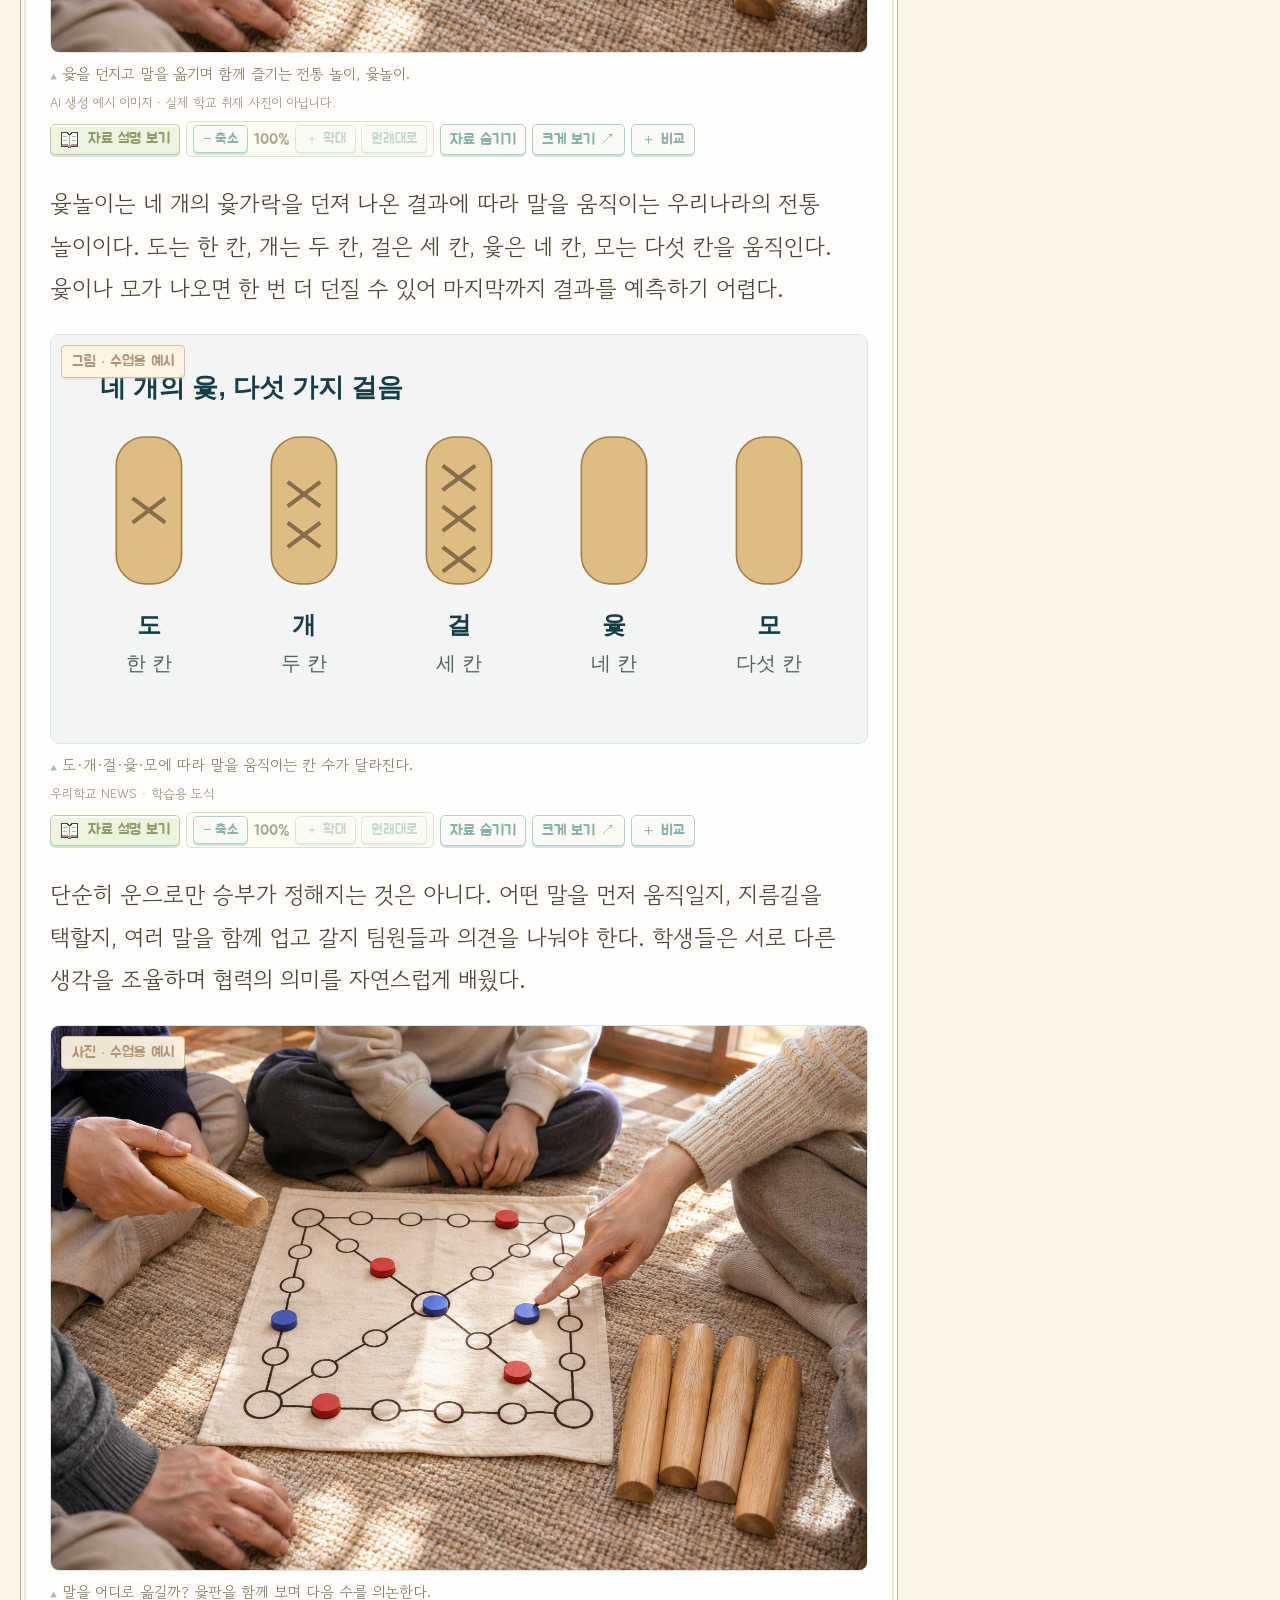
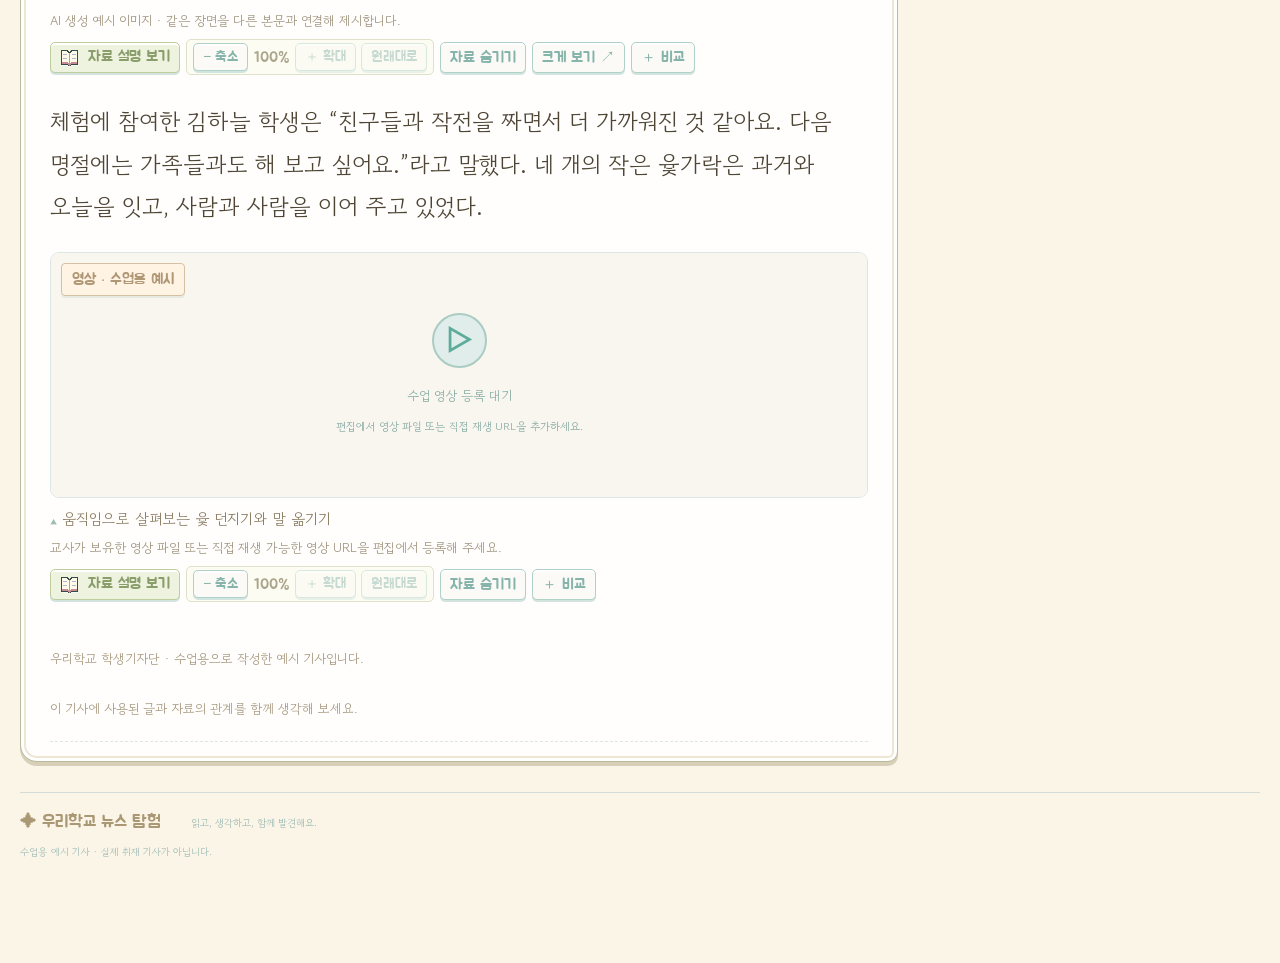
==== commit 9f1117a3: "Unify article explanations and linked quizzes into one ordered lesson" ====
--- a/index.html
+++ b/index.html
@@ -1,4 +1,4 @@
-<!doctype html><html lang="ko"><head><meta charset="UTF-8"><meta name="viewport" content="width=device-width, initial-scale=1"><title>뉴스 탐험 · 우리학교 국어 교실</title><link rel="stylesheet" href="style.css?v=be09207b97fa"><link rel="stylesheet" href="cozy.css?v=be09207b97fa"></head><body><svg class="icon-sprite" xmlns="http://www.w3.org/2000/svg" aria-hidden="true"><defs>
+<!doctype html><html lang="ko"><head><meta charset="UTF-8"><meta name="viewport" content="width=device-width, initial-scale=1"><title>뉴스 탐험 · 우리학교 국어 교실</title><link rel="stylesheet" href="style.css?v=47d7ee6643d5"><link rel="stylesheet" href="cozy.css?v=47d7ee6643d5"></head><body><svg class="icon-sprite" xmlns="http://www.w3.org/2000/svg" aria-hidden="true"><defs>
 <symbol id="icon-home" viewBox="0 0 28 28"><path d="M2 13 14 2l12 11v4h-4v9H6v-9H2Z" fill="#fff8e7" stroke="#344c47" stroke-width="2"/><path d="m4 13 10-9 10 9" fill="none" stroke="#aacec4" stroke-width="4"/><path d="M11 16h6v10h-6Z" fill="#96c8be" stroke="#344c47" stroke-width="2"/><path d="M7 14h3v5H7Z M19 14h3v5h-3Z" fill="#a9d8ef"/></symbol>
 <symbol id="icon-news" viewBox="0 0 28 28"><path d="M4 2h20v23H4Z" fill="#fffdf4" stroke="#344c47" stroke-width="2"/><path d="M2 7h3v18h21v-5" fill="none" stroke="#344c47" stroke-width="2"/><path d="M8 6h12v3H8Z" fill="#aacbc2"/><path d="M8 12h5v6H8Z" fill="#a3c7de"/><path d="M15 12h6v2h-6Z M15 16h6v2h-6Z M8 21h13v2H8Z" fill="#679289"/></symbol>
 <symbol id="icon-picture" viewBox="0 0 28 28"><path d="M2 4h24v20H2Z" fill="#fff9e7" stroke="#344c47" stroke-width="2"/><path d="M5 7h18v14H5Z" fill="#b3e1ef"/><path d="m5 21 6-9 5 6 3-5 4 8Z" fill="#8cb96d" stroke="#567350" stroke-width="1.5"/><path d="M18 8h4v4h-4Z" fill="#ffdc76"/></symbol>
@@ -13,4 +13,4 @@
 <symbol id="icon-check" viewBox="0 0 28 28"><path d="M3 4h22v22H3Z" fill="#fff8e7" stroke="#344c47" stroke-width="2"/><path d="m6 13 6 6L23 5" fill="none" stroke="#78b16a" stroke-width="5"/></symbol>
 <symbol id="icon-save" viewBox="0 0 28 28"><path d="M3 2h19l4 4v20H3Z" fill="#9fcac1" stroke="#344c47" stroke-width="2"/><path d="M8 3h12v8H8Z M7 17h15v9H7Z" fill="#fff9e8" stroke="#344c47" stroke-width="1.5"/><path d="M16 4h3v5h-3Z M10 20h9v2h-9Z" fill="#bed8d1"/></symbol>
 </defs></svg>
-<header class="world-header"><div class="world-scenery" aria-hidden="true"><img src="assets/yut-world.png" alt=""></div><div class="utility"><button id="helpButton" class="quiet">접속·저장 안내</button><button id="editButton" class="quiet"><svg class="ui-icon" aria-hidden="true"><use href="#icon-gear"></use></svg> 선생님 편집실</button></div><div class="masthead"><a href="#article" class="logo" aria-label="뉴스 탐험 기사로 이동"><div class="logo-title"><small>우리학교 NEWS</small><strong>뉴스 탐험</strong></div><span class="logo-subtitle">윷놀이로 만나는 기사문과 복합양식</span></a><div class="hero-note">작은 발견이 모여<br><b>더 큰 배움으로!</b></div></div></header><div class="navigation-shell"><nav aria-label="학습 메뉴"><button data-nav="home"><svg class="ui-icon" aria-hidden="true"><use href="#icon-home"></use></svg><span>홈</span></button><button data-nav="article" class="selected"><svg class="ui-icon" aria-hidden="true"><use href="#icon-news"></use></svg><span>기사문</span></button><button data-nav="media"><svg class="ui-icon" aria-hidden="true"><use href="#icon-picture"></use></svg><span>복합양식</span></button><button data-nav="map"><svg class="ui-icon" aria-hidden="true"><use href="#icon-map"></use></svg><span>탐험 지도</span></button><div class="journey"><span><span class="journey-label">읽기 진행</span> <b id="journeyPercent">0%</b></span><div class="journey-track" role="progressbar" aria-label="학습 진행률" aria-valuemin="0" aria-valuemax="100" aria-valuenow="0"><i id="journeyFill"></i></div><span aria-hidden="true">⚑</span></div></nav></div><div class="modebar"><div><span class="live">✦ 오늘의 탐험</span><span id="connectionStatus" class="connection-status"></span><span>네 개의 윷가락에 담긴 이야기</span></div><div class="switch"><button id="readButton" class="active"><svg class="ui-icon" aria-hidden="true"><use href="#icon-news"></use></svg> 기사 읽기</button><button id="learnButton"><svg class="ui-icon" aria-hidden="true"><use href="#icon-flag"></use></svg> 탐험하기 <span>→</span></button></div></div><main><div class="breadcrumb">국어 탐험 교실 <span>›</span> 기사문과 복합양식 <span>›</span> 전통 놀이 이야기</div><div class="layout"><article id="article"></article><aside id="sidebar"></aside></div></main><footer>✦ 우리학교 뉴스 탐험 <span>읽고, 생각하고, 함께 발견해요.</span><small>수업용 예시 기사 · 실제 취재 기사가 아닙니다.</small></footer><div id="learningBar" hidden></div><dialog id="helpDialog"><button class="close" aria-label="안내 닫기">×</button><div class="section-tag">뉴스 탐험 이용 안내</div><h2>같은 주소에서, 계속 이어서.</h2><div class="help-section"><h3>본문에 형광펜 칠하기</h3><p>본문이나 전문에서 원하는 문장을 드래그한 뒤 기사 위의 노랑·연두·분홍 버튼을 누릅니다. 선택 지우기, 전체 지우기, 마지막 작업 되돌리기도 사용할 수 있습니다.</p><p>표시는 이 브라우저에 저장되고 JSON·사이트 파일에도 함께 포함됩니다. 문단 내용을 수정하면 그 문단의 형광펜은 지워집니다.</p></div><div class="help-section"><h3>수업 시간에 더 크게 보기</h3><p>PC에서는 화면 폭을 넓게 쓰고 글씨를 크게 표시합니다. 기사 위의 ‘수업 화면’을 누르면 위 배너를 숨기고 기사 크기를 100%로 맞춥니다. ‘일반 화면’으로 돌아올 수 있습니다.</p></div><div class="help-section"><h3>기사 읽기와 탐험하기</h3><p>기사 읽기에서는 오른쪽 패널의 설명을 하나씩 열며 기사를 분석합니다. 탐험하기에서는 같은 기사를 보며 객관식 퀴즈를 풀고 정답과 해설을 확인합니다. 선생님 편집실에서 각 블록의 퀴즈를 추가하거나 수정할 수 있습니다.</p><p>퀴즈 선택과 풀이 결과는 현재 열린 페이지에서만 유지되며, 페이지를 새로고침하면 초기화됩니다.</p></div><div class="help-section"><h3>인터넷 주소로 접속할 때</h3><p>이 주소를 즐겨찾기에 추가해 주세요. 사이트 디자인과 기능이 업데이트되면 같은 주소에서 새로고침해 이용할 수 있어요. 최신 화면이 보이지 않으면 Ctrl+Shift+R (Mac: ⌘+Shift+R)을 눌러 주세요.</p></div><div class="help-section"><h3>수정한 기사는 어디에 저장되나요?</h3><p>선생님 편집실에서 바꾼 기사와 학습 설명은 현재 기기·브라우저에 자동 저장됩니다. 사이트 디자인이 업데이트되어도 저장한 기사 내용은 유지됩니다.</p><p>다른 기기와 학생에게 같은 기사를 전달하려면 JSON 내보내기/가져오기를 이용해 주세요. 편집한 내용이 인터넷의 모든 사용자에게 자동 공개되는 기능은 없습니다.</p></div><div class="help-section"><h3>인터넷 없이 수업할 때</h3><p>편집실의 ‘수정한 사이트 파일 저장’으로 오프라인 수업 파일을 보관할 수 있어요. 온라인으로 사용할 때는 매번 파일을 받을 필요가 없습니다.</p></div></dialog><dialog id="mediaDialog"><button class="close" aria-label="자료 모음 닫기">×</button><div class="section-tag">기사 속 자료 모음</div><h2>글과 함께 자료를 살펴봐요</h2><div id="mediaDialogList"></div></dialog><dialog id="mapDialog"><button class="close" aria-label="탐험 지도 닫기">×</button><div class="section-tag">⚑ 우리의 학습 여정</div><h2>뉴스 탐험 지도</h2><p class="muted">원하는 지점을 선택해 학습을 이어 가세요.</p><div id="mapSteps"></div></dialog><dialog id="imageDialog"><button class="close" aria-label="닫기">×</button><img alt="확대 자료"><p></p></dialog><dialog id="editor"><div class="editor-head"><div class="editor-title-icon"><svg class="ui-icon" aria-hidden="true"><use href="#icon-pen"></use></svg></div><div><small>TEACHER’S WORKSHOP</small><h2>선생님의 기사 제작소</h2></div><button class="close" aria-label="편집 닫기">×</button></div><p class="muted">블록을 배치한 순서대로 수업이 진행됩니다. 변경 내용은 이 브라우저에 저장됩니다. 다른 기기에서는 ‘수정한 사이트 파일 저장’으로 내려받은 HTML을 열어 주세요.</p><div class="editor-tools"><button id="downloadHtmlButton" class="primary"><svg class="ui-icon" aria-hidden="true"><use href="#icon-save"></use></svg> 수정한 사이트 파일 저장 ↓</button><button id="exportButton">JSON 내보내기 ↗</button><label class="button">JSON 가져오기<input id="importInput" type="file" accept="application/json" hidden></label><button id="resetButton">예시 복원</button></div><div id="editorBlocks"></div><div class="add-row"><div class="add-heading"><svg class="ui-icon" aria-hidden="true"><use href="#icon-picture"></use></svg><span><b>새 블록 만들기</b><small>종류와 들어갈 자리를 골라 주세요.</small></span></div><div class="add-field"><label for="addType">① 블록 종류</label><select id="addType"><option value="paragraph">본문 문단</option><option value="lead">전문 (기사 요약)</option><option value="subheading">소제목</option><option value="photo">사진</option><option value="illustration">그림</option><option value="video">영상</option><option value="other">기타 자료</option><option value="title">제목</option><option value="subtitle">부제</option></select></div><div class="add-field position-field"><label for="addPosition">② 추가할 위치</label><select id="addPosition" aria-label="블록 추가 위치"></select></div><button id="addButton">＋ 블록 추가</button></div><p id="editorStatus" role="status"></p></dialog><div id="toast" role="status"></div><script type="module" src="app.js?v=be09207b97fa"></script></body></html>
+<header class="world-header"><div class="world-scenery" aria-hidden="true"><img src="assets/yut-world.png" alt=""></div><div class="utility"><button id="helpButton" class="quiet">접속·저장 안내</button><button id="editButton" class="quiet"><svg class="ui-icon" aria-hidden="true"><use href="#icon-gear"></use></svg> 선생님 편집실</button></div><div class="masthead"><a href="#article" class="logo" aria-label="뉴스 탐험 기사로 이동"><div class="logo-title"><small>우리학교 NEWS</small><strong>뉴스 탐험</strong></div><span class="logo-subtitle">윷놀이로 만나는 기사문과 복합양식</span></a><div class="hero-note">작은 발견이 모여<br><b>더 큰 배움으로!</b></div></div></header><div class="navigation-shell"><nav aria-label="학습 메뉴"><button data-nav="home"><svg class="ui-icon" aria-hidden="true"><use href="#icon-home"></use></svg><span>홈</span></button><button data-nav="article" class="selected"><svg class="ui-icon" aria-hidden="true"><use href="#icon-news"></use></svg><span>기사문</span></button><button data-nav="media"><svg class="ui-icon" aria-hidden="true"><use href="#icon-picture"></use></svg><span>복합양식</span></button><button data-nav="map"><svg class="ui-icon" aria-hidden="true"><use href="#icon-map"></use></svg><span>탐험 지도</span></button><div class="journey"><span><span class="journey-label">읽기 진행</span> <b id="journeyPercent">0%</b></span><div class="journey-track" role="progressbar" aria-label="학습 진행률" aria-valuemin="0" aria-valuemax="100" aria-valuenow="0"><i id="journeyFill"></i></div><span aria-hidden="true">⚑</span></div></nav></div><div class="modebar"><div><span class="live">✦ 오늘의 탐험</span><span id="connectionStatus" class="connection-status"></span><span>네 개의 윷가락에 담긴 이야기</span></div><div class="unified-flow-label"><b>기사 탐험</b><span>설명 확인 → 연결 퀴즈 → 다음 내용</span></div></div><main><div class="breadcrumb">국어 탐험 교실 <span>›</span> 기사문과 복합양식 <span>›</span> 전통 놀이 이야기</div><div class="layout"><article id="article"></article><aside id="sidebar"></aside></div></main><footer>✦ 우리학교 뉴스 탐험 <span>읽고, 생각하고, 함께 발견해요.</span><small>수업용 예시 기사 · 실제 취재 기사가 아닙니다.</small></footer><div id="learningBar" hidden></div><dialog id="helpDialog"><button class="close" aria-label="안내 닫기">×</button><div class="section-tag">뉴스 탐험 이용 안내</div><h2>같은 주소에서, 계속 이어서.</h2><div class="help-section"><h3>본문에 형광펜 칠하기</h3><p>본문이나 전문에서 원하는 문장을 드래그한 뒤 기사 위의 노랑·연두·분홍 버튼을 누릅니다. 선택 지우기, 전체 지우기, 마지막 작업 되돌리기도 사용할 수 있습니다.</p><p>표시는 이 브라우저에 저장되고 JSON·사이트 파일에도 함께 포함됩니다. 문단 내용을 수정하면 그 문단의 형광펜은 지워집니다.</p></div><div class="help-section"><h3>수업 시간에 더 크게 보기</h3><p>PC에서는 화면 폭을 넓게 쓰고 글씨를 크게 표시합니다. 기사 위의 ‘수업 화면’을 누르면 위 배너를 숨기고 기사 크기를 100%로 맞춥니다. ‘일반 화면’으로 돌아올 수 있습니다.</p></div><div class="help-section"><h3>설명과 퀴즈를 한 번에 진행하기</h3><p>기사에 나온 순서대로 설명을 확인합니다. 해당 요소에 퀴즈가 등록되어 있으면 바로 이어서 풀고, 정답·해설 확인 후 다음 내용으로 넘어갑니다. 퀴즈가 없으면 설명만 진행합니다. 선생님 편집실에서 연결된 퀴즈를 추가하거나 수정할 수 있습니다.</p><p>퀴즈 선택과 풀이 결과는 현재 열린 페이지에서만 유지되며, 페이지를 새로고침하면 초기화됩니다.</p></div><div class="help-section"><h3>인터넷 주소로 접속할 때</h3><p>이 주소를 즐겨찾기에 추가해 주세요. 사이트 디자인과 기능이 업데이트되면 같은 주소에서 새로고침해 이용할 수 있어요. 최신 화면이 보이지 않으면 Ctrl+Shift+R (Mac: ⌘+Shift+R)을 눌러 주세요.</p></div><div class="help-section"><h3>수정한 기사는 어디에 저장되나요?</h3><p>선생님 편집실에서 바꾼 기사와 학습 설명은 현재 기기·브라우저에 자동 저장됩니다. 사이트 디자인이 업데이트되어도 저장한 기사 내용은 유지됩니다.</p><p>다른 기기와 학생에게 같은 기사를 전달하려면 JSON 내보내기/가져오기를 이용해 주세요. 편집한 내용이 인터넷의 모든 사용자에게 자동 공개되는 기능은 없습니다.</p></div><div class="help-section"><h3>인터넷 없이 수업할 때</h3><p>편집실의 ‘수정한 사이트 파일 저장’으로 오프라인 수업 파일을 보관할 수 있어요. 온라인으로 사용할 때는 매번 파일을 받을 필요가 없습니다.</p></div></dialog><dialog id="mediaDialog"><button class="close" aria-label="자료 모음 닫기">×</button><div class="section-tag">기사 속 자료 모음</div><h2>글과 함께 자료를 살펴봐요</h2><div id="mediaDialogList"></div></dialog><dialog id="mapDialog"><button class="close" aria-label="탐험 지도 닫기">×</button><div class="section-tag">⚑ 우리의 학습 여정</div><h2>뉴스 탐험 지도</h2><p class="muted">원하는 지점을 선택해 학습을 이어 가세요.</p><div id="mapSteps"></div></dialog><dialog id="imageDialog"><button class="close" aria-label="닫기">×</button><img alt="확대 자료"><p></p></dialog><dialog id="editor"><div class="editor-head"><div class="editor-title-icon"><svg class="ui-icon" aria-hidden="true"><use href="#icon-pen"></use></svg></div><div><small>TEACHER’S WORKSHOP</small><h2>선생님의 기사 제작소</h2></div><button class="close" aria-label="편집 닫기">×</button></div><p class="muted">블록을 배치한 순서대로 수업이 진행됩니다. 변경 내용은 이 브라우저에 저장됩니다. 다른 기기에서는 ‘수정한 사이트 파일 저장’으로 내려받은 HTML을 열어 주세요.</p><div class="editor-tools"><button id="downloadHtmlButton" class="primary"><svg class="ui-icon" aria-hidden="true"><use href="#icon-save"></use></svg> 수정한 사이트 파일 저장 ↓</button><button id="exportButton">JSON 내보내기 ↗</button><label class="button">JSON 가져오기<input id="importInput" type="file" accept="application/json" hidden></label><button id="resetButton">예시 복원</button></div><div id="editorBlocks"></div><div class="add-row"><div class="add-heading"><svg class="ui-icon" aria-hidden="true"><use href="#icon-picture"></use></svg><span><b>새 블록 만들기</b><small>종류와 들어갈 자리를 골라 주세요.</small></span></div><div class="add-field"><label for="addType">① 블록 종류</label><select id="addType"><option value="paragraph">본문 문단</option><option value="lead">전문 (기사 요약)</option><option value="subheading">소제목</option><option value="photo">사진</option><option value="illustration">그림</option><option value="video">영상</option><option value="other">기타 자료</option><option value="title">제목</option><option value="subtitle">부제</option></select></div><div class="add-field position-field"><label for="addPosition">② 추가할 위치</label><select id="addPosition" aria-label="블록 추가 위치"></select></div><button id="addButton">＋ 블록 추가</button></div><p id="editorStatus" role="status"></p></dialog><div id="toast" role="status"></div><script type="module" src="app.js?v=47d7ee6643d5"></script></body></html>
--- a/cozy.css
+++ b/cozy.css
@@ -30,3 +30,4 @@
 .article-content{max-width:100%}
 .current-material{display:flex;gap:12px;align-items:flex-start;padding:11px;margin:0 0 17px;border:1px solid #d7dfc7;border-radius:7px;background:#fffdf4;box-shadow:inset 0 2px 0 white}.current-material-thumb{width:78px;height:66px;flex:0 0 78px;display:grid;place-items:center;border:1px solid #d0dac0;border-radius:5px;background:#f2f6e9;overflow:hidden}.current-material-thumb img{width:100%;height:100%;object-fit:contain}.current-material-thumb>.ui-icon{width:36px;height:36px}.current-material>div{min-width:0;flex:1}.current-material small{font-size:11px;color:#9aa883;line-height:1.6}.lesson-panel .current-material p{font-size:15px;line-height:1.7;margin:5px 0 8px;color:#7b8d64;word-break:normal}.current-material button{font-family:'News Jua','News Gowun',sans-serif;font-size:12px;min-height:26px;padding:3px 7px;border-width:1px;border-color:#ccd7b9;border-radius:4px;background:#f7f9ed;color:#9aa87e;box-shadow:inset 0 2px 0 white,0 2px 0 #e4ead7}.media-actions .material-lesson-button{font-family:'News Jua','News Gowun',sans-serif;background:#eef3df;border-color:#becd9f;color:#8b9d6b}.material-lesson-button .ui-icon{width:17px;height:17px;margin-right:4px}.media-wrap img[data-media-focus]{cursor:pointer}.lesson-panel [data-edit-lesson]{font-size:15px;min-height:33px}@media(min-width:1001px){.current-material-thumb{width:90px;height:75px;flex-basis:90px}.current-material small{font-size:13px}.lesson-panel .current-material p{font-size:17px}.current-material button{font-size:14px;min-height:29px}.material-lesson-button .ui-icon{width:19px;height:19px}}@media(min-width:761px){.lesson-panel:has(.current-material){max-height:calc(100dvh - 125px);overflow:auto;scrollbar-width:thin;scrollbar-color:#c9d8b8 #f6f8ed;overscroll-behavior:contain}.classroom-focus .lesson-panel:has(.current-material){max-height:calc(100dvh - 170px)}}@media(max-width:760px){.current-material{padding:9px;gap:10px;margin-bottom:13px}.current-material small{font-size:10px}.lesson-panel .current-material p{font-size:14px}.current-material-thumb{width:70px;height:60px;flex-basis:70px}.current-material button{font-size:12px}.material-lesson-button .ui-icon{width:16px;height:16px}}
 .lesson-panel .material-config-note{font-size:13px;line-height:1.8;padding:10px 11px;margin:0 0 15px;background:#fff5de;border:1px dashed #e0cca0;border-radius:5px;color:#b29c70}@media(min-width:1001px){.lesson-panel .material-config-note{font-size:15px}}
+.unified-flow-label{display:flex;align-items:center;gap:12px;padding:9px 13px;background:#f3f7e9;border:1px solid #c9d8b7;border-radius:6px;box-shadow:inset 0 2px 0 white}.unified-flow-label b{font-family:'News Jua','News Gowun',sans-serif;font-weight:400;font-size:18px;color:#829663;white-space:nowrap}.unified-flow-label span{font-family:'News Gowun',sans-serif;font-size:12px;line-height:1.8;color:#a3af8d}.classroom-focus .unified-flow-label{background:#fffdf3}@media(min-width:1001px){.unified-flow-label b{font-size:21px}.unified-flow-label span{font-size:14px}}@media(max-width:760px){.unified-flow-label{width:100%;padding:7px 10px;gap:9px;justify-content:space-between}.unified-flow-label b{font-size:16px}.unified-flow-label span{font-size:10px}.classroom-focus .modebar .unified-flow-label{display:flex}.classroom-focus .modebar{min-height:54px}}
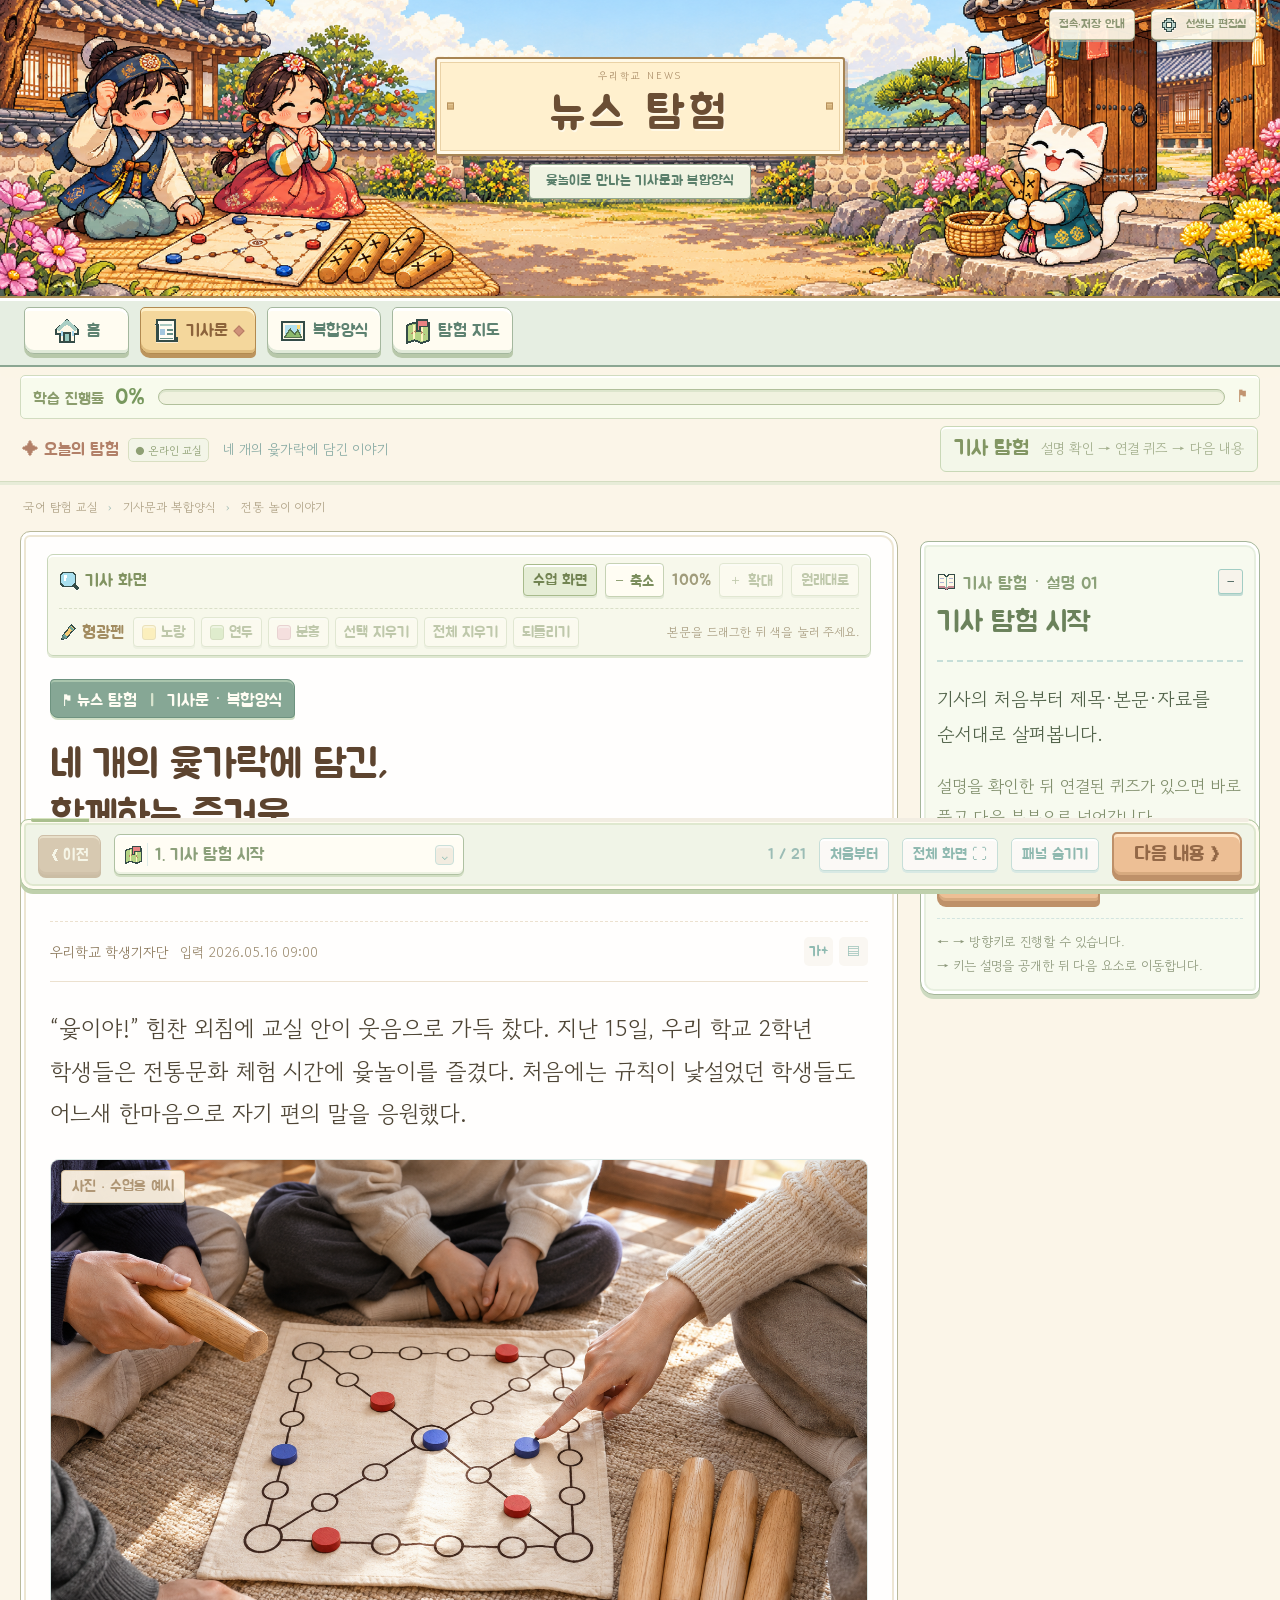
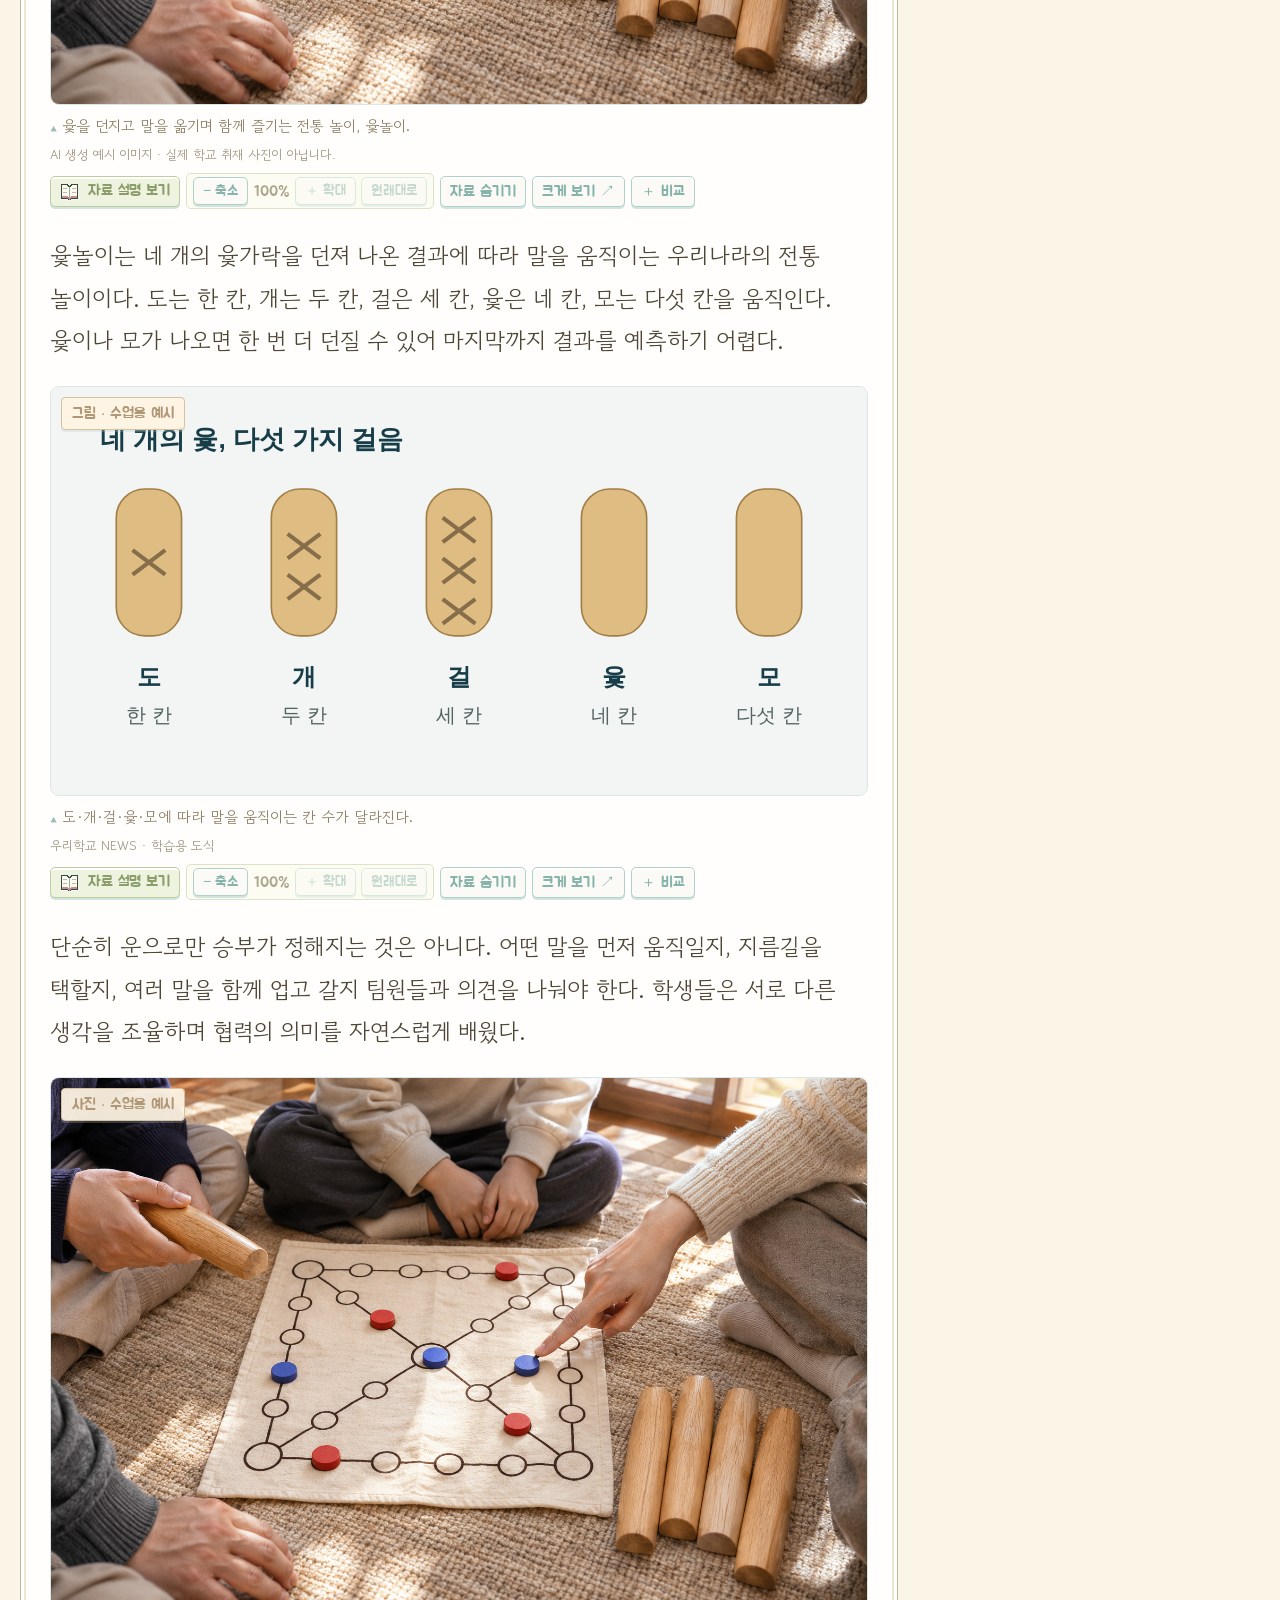
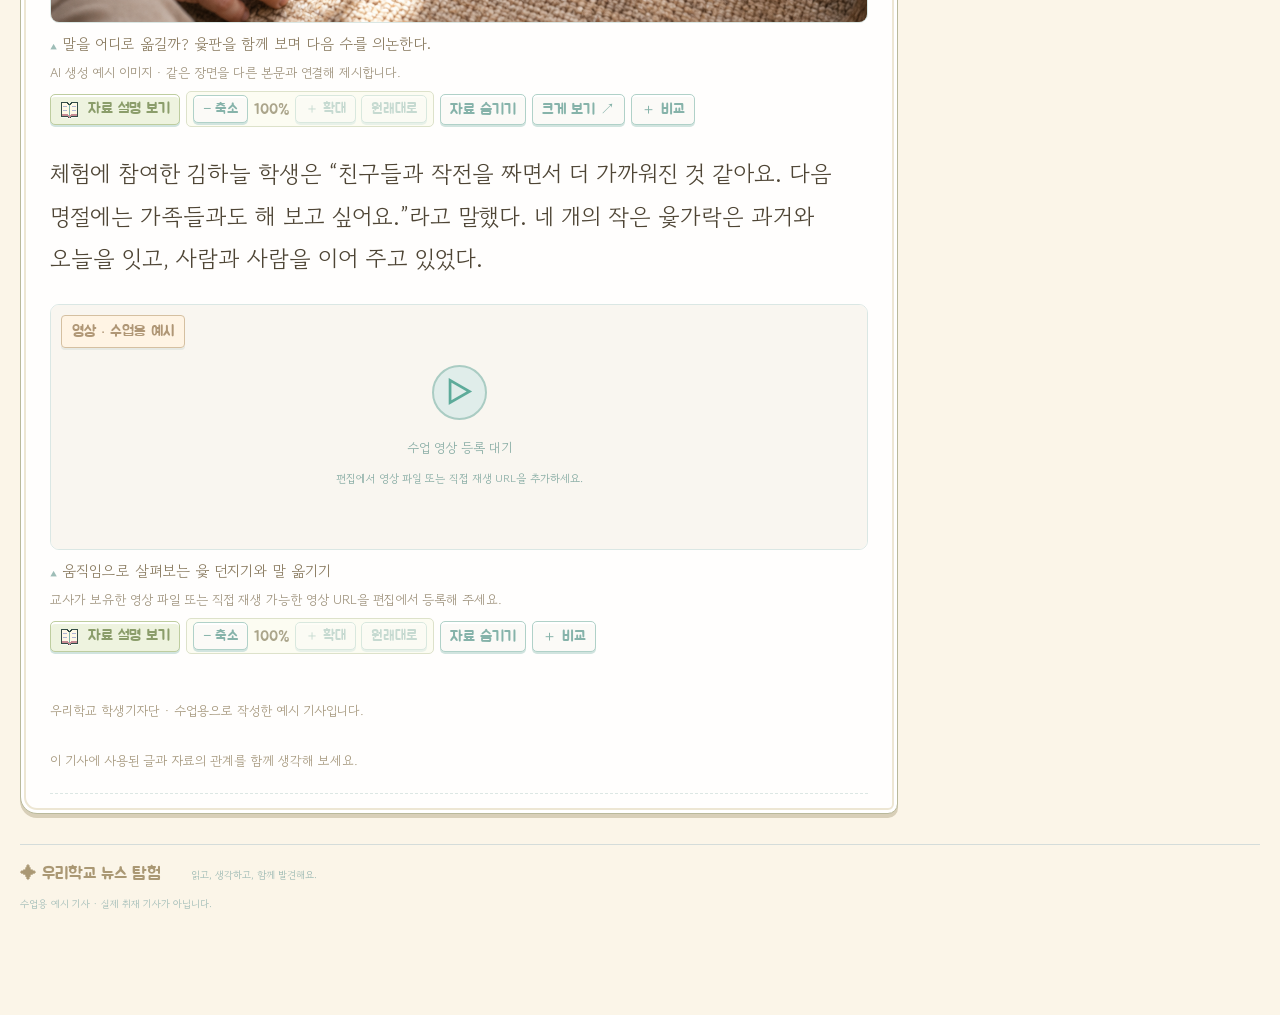
==== commit e4bf51d6: "Pin learning progress above the article exploration banner" ====
--- a/index.html
+++ b/index.html
@@ -1,4 +1,4 @@
-<!doctype html><html lang="ko"><head><meta charset="UTF-8"><meta name="viewport" content="width=device-width, initial-scale=1"><title>뉴스 탐험 · 우리학교 국어 교실</title><link rel="stylesheet" href="style.css?v=47d7ee6643d5"><link rel="stylesheet" href="cozy.css?v=47d7ee6643d5"></head><body><svg class="icon-sprite" xmlns="http://www.w3.org/2000/svg" aria-hidden="true"><defs>
+<!doctype html><html lang="ko"><head><meta charset="UTF-8"><meta name="viewport" content="width=device-width, initial-scale=1"><title>뉴스 탐험 · 우리학교 국어 교실</title><link rel="stylesheet" href="style.css?v=1b492d07f79b"><link rel="stylesheet" href="cozy.css?v=1b492d07f79b"></head><body><svg class="icon-sprite" xmlns="http://www.w3.org/2000/svg" aria-hidden="true"><defs>
 <symbol id="icon-home" viewBox="0 0 28 28"><path d="M2 13 14 2l12 11v4h-4v9H6v-9H2Z" fill="#fff8e7" stroke="#344c47" stroke-width="2"/><path d="m4 13 10-9 10 9" fill="none" stroke="#aacec4" stroke-width="4"/><path d="M11 16h6v10h-6Z" fill="#96c8be" stroke="#344c47" stroke-width="2"/><path d="M7 14h3v5H7Z M19 14h3v5h-3Z" fill="#a9d8ef"/></symbol>
 <symbol id="icon-news" viewBox="0 0 28 28"><path d="M4 2h20v23H4Z" fill="#fffdf4" stroke="#344c47" stroke-width="2"/><path d="M2 7h3v18h21v-5" fill="none" stroke="#344c47" stroke-width="2"/><path d="M8 6h12v3H8Z" fill="#aacbc2"/><path d="M8 12h5v6H8Z" fill="#a3c7de"/><path d="M15 12h6v2h-6Z M15 16h6v2h-6Z M8 21h13v2H8Z" fill="#679289"/></symbol>
 <symbol id="icon-picture" viewBox="0 0 28 28"><path d="M2 4h24v20H2Z" fill="#fff9e7" stroke="#344c47" stroke-width="2"/><path d="M5 7h18v14H5Z" fill="#b3e1ef"/><path d="m5 21 6-9 5 6 3-5 4 8Z" fill="#8cb96d" stroke="#567350" stroke-width="1.5"/><path d="M18 8h4v4h-4Z" fill="#ffdc76"/></symbol>
@@ -13,4 +13,4 @@
 <symbol id="icon-check" viewBox="0 0 28 28"><path d="M3 4h22v22H3Z" fill="#fff8e7" stroke="#344c47" stroke-width="2"/><path d="m6 13 6 6L23 5" fill="none" stroke="#78b16a" stroke-width="5"/></symbol>
 <symbol id="icon-save" viewBox="0 0 28 28"><path d="M3 2h19l4 4v20H3Z" fill="#9fcac1" stroke="#344c47" stroke-width="2"/><path d="M8 3h12v8H8Z M7 17h15v9H7Z" fill="#fff9e8" stroke="#344c47" stroke-width="1.5"/><path d="M16 4h3v5h-3Z M10 20h9v2h-9Z" fill="#bed8d1"/></symbol>
 </defs></svg>
-<header class="world-header"><div class="world-scenery" aria-hidden="true"><img src="assets/yut-world.png" alt=""></div><div class="utility"><button id="helpButton" class="quiet">접속·저장 안내</button><button id="editButton" class="quiet"><svg class="ui-icon" aria-hidden="true"><use href="#icon-gear"></use></svg> 선생님 편집실</button></div><div class="masthead"><a href="#article" class="logo" aria-label="뉴스 탐험 기사로 이동"><div class="logo-title"><small>우리학교 NEWS</small><strong>뉴스 탐험</strong></div><span class="logo-subtitle">윷놀이로 만나는 기사문과 복합양식</span></a><div class="hero-note">작은 발견이 모여<br><b>더 큰 배움으로!</b></div></div></header><div class="navigation-shell"><nav aria-label="학습 메뉴"><button data-nav="home"><svg class="ui-icon" aria-hidden="true"><use href="#icon-home"></use></svg><span>홈</span></button><button data-nav="article" class="selected"><svg class="ui-icon" aria-hidden="true"><use href="#icon-news"></use></svg><span>기사문</span></button><button data-nav="media"><svg class="ui-icon" aria-hidden="true"><use href="#icon-picture"></use></svg><span>복합양식</span></button><button data-nav="map"><svg class="ui-icon" aria-hidden="true"><use href="#icon-map"></use></svg><span>탐험 지도</span></button><div class="journey"><span><span class="journey-label">읽기 진행</span> <b id="journeyPercent">0%</b></span><div class="journey-track" role="progressbar" aria-label="학습 진행률" aria-valuemin="0" aria-valuemax="100" aria-valuenow="0"><i id="journeyFill"></i></div><span aria-hidden="true">⚑</span></div></nav></div><div class="modebar"><div><span class="live">✦ 오늘의 탐험</span><span id="connectionStatus" class="connection-status"></span><span>네 개의 윷가락에 담긴 이야기</span></div><div class="unified-flow-label"><b>기사 탐험</b><span>설명 확인 → 연결 퀴즈 → 다음 내용</span></div></div><main><div class="breadcrumb">국어 탐험 교실 <span>›</span> 기사문과 복합양식 <span>›</span> 전통 놀이 이야기</div><div class="layout"><article id="article"></article><aside id="sidebar"></aside></div></main><footer>✦ 우리학교 뉴스 탐험 <span>읽고, 생각하고, 함께 발견해요.</span><small>수업용 예시 기사 · 실제 취재 기사가 아닙니다.</small></footer><div id="learningBar" hidden></div><dialog id="helpDialog"><button class="close" aria-label="안내 닫기">×</button><div class="section-tag">뉴스 탐험 이용 안내</div><h2>같은 주소에서, 계속 이어서.</h2><div class="help-section"><h3>본문에 형광펜 칠하기</h3><p>본문이나 전문에서 원하는 문장을 드래그한 뒤 기사 위의 노랑·연두·분홍 버튼을 누릅니다. 선택 지우기, 전체 지우기, 마지막 작업 되돌리기도 사용할 수 있습니다.</p><p>표시는 이 브라우저에 저장되고 JSON·사이트 파일에도 함께 포함됩니다. 문단 내용을 수정하면 그 문단의 형광펜은 지워집니다.</p></div><div class="help-section"><h3>수업 시간에 더 크게 보기</h3><p>PC에서는 화면 폭을 넓게 쓰고 글씨를 크게 표시합니다. 기사 위의 ‘수업 화면’을 누르면 위 배너를 숨기고 기사 크기를 100%로 맞춥니다. ‘일반 화면’으로 돌아올 수 있습니다.</p></div><div class="help-section"><h3>설명과 퀴즈를 한 번에 진행하기</h3><p>기사에 나온 순서대로 설명을 확인합니다. 해당 요소에 퀴즈가 등록되어 있으면 바로 이어서 풀고, 정답·해설 확인 후 다음 내용으로 넘어갑니다. 퀴즈가 없으면 설명만 진행합니다. 선생님 편집실에서 연결된 퀴즈를 추가하거나 수정할 수 있습니다.</p><p>퀴즈 선택과 풀이 결과는 현재 열린 페이지에서만 유지되며, 페이지를 새로고침하면 초기화됩니다.</p></div><div class="help-section"><h3>인터넷 주소로 접속할 때</h3><p>이 주소를 즐겨찾기에 추가해 주세요. 사이트 디자인과 기능이 업데이트되면 같은 주소에서 새로고침해 이용할 수 있어요. 최신 화면이 보이지 않으면 Ctrl+Shift+R (Mac: ⌘+Shift+R)을 눌러 주세요.</p></div><div class="help-section"><h3>수정한 기사는 어디에 저장되나요?</h3><p>선생님 편집실에서 바꾼 기사와 학습 설명은 현재 기기·브라우저에 자동 저장됩니다. 사이트 디자인이 업데이트되어도 저장한 기사 내용은 유지됩니다.</p><p>다른 기기와 학생에게 같은 기사를 전달하려면 JSON 내보내기/가져오기를 이용해 주세요. 편집한 내용이 인터넷의 모든 사용자에게 자동 공개되는 기능은 없습니다.</p></div><div class="help-section"><h3>인터넷 없이 수업할 때</h3><p>편집실의 ‘수정한 사이트 파일 저장’으로 오프라인 수업 파일을 보관할 수 있어요. 온라인으로 사용할 때는 매번 파일을 받을 필요가 없습니다.</p></div></dialog><dialog id="mediaDialog"><button class="close" aria-label="자료 모음 닫기">×</button><div class="section-tag">기사 속 자료 모음</div><h2>글과 함께 자료를 살펴봐요</h2><div id="mediaDialogList"></div></dialog><dialog id="mapDialog"><button class="close" aria-label="탐험 지도 닫기">×</button><div class="section-tag">⚑ 우리의 학습 여정</div><h2>뉴스 탐험 지도</h2><p class="muted">원하는 지점을 선택해 학습을 이어 가세요.</p><div id="mapSteps"></div></dialog><dialog id="imageDialog"><button class="close" aria-label="닫기">×</button><img alt="확대 자료"><p></p></dialog><dialog id="editor"><div class="editor-head"><div class="editor-title-icon"><svg class="ui-icon" aria-hidden="true"><use href="#icon-pen"></use></svg></div><div><small>TEACHER’S WORKSHOP</small><h2>선생님의 기사 제작소</h2></div><button class="close" aria-label="편집 닫기">×</button></div><p class="muted">블록을 배치한 순서대로 수업이 진행됩니다. 변경 내용은 이 브라우저에 저장됩니다. 다른 기기에서는 ‘수정한 사이트 파일 저장’으로 내려받은 HTML을 열어 주세요.</p><div class="editor-tools"><button id="downloadHtmlButton" class="primary"><svg class="ui-icon" aria-hidden="true"><use href="#icon-save"></use></svg> 수정한 사이트 파일 저장 ↓</button><button id="exportButton">JSON 내보내기 ↗</button><label class="button">JSON 가져오기<input id="importInput" type="file" accept="application/json" hidden></label><button id="resetButton">예시 복원</button></div><div id="editorBlocks"></div><div class="add-row"><div class="add-heading"><svg class="ui-icon" aria-hidden="true"><use href="#icon-picture"></use></svg><span><b>새 블록 만들기</b><small>종류와 들어갈 자리를 골라 주세요.</small></span></div><div class="add-field"><label for="addType">① 블록 종류</label><select id="addType"><option value="paragraph">본문 문단</option><option value="lead">전문 (기사 요약)</option><option value="subheading">소제목</option><option value="photo">사진</option><option value="illustration">그림</option><option value="video">영상</option><option value="other">기타 자료</option><option value="title">제목</option><option value="subtitle">부제</option></select></div><div class="add-field position-field"><label for="addPosition">② 추가할 위치</label><select id="addPosition" aria-label="블록 추가 위치"></select></div><button id="addButton">＋ 블록 추가</button></div><p id="editorStatus" role="status"></p></dialog><div id="toast" role="status"></div><script type="module" src="app.js?v=47d7ee6643d5"></script></body></html>
+<header class="world-header"><div class="world-scenery" aria-hidden="true"><img src="assets/yut-world.png" alt=""></div><div class="utility"><button id="helpButton" class="quiet">접속·저장 안내</button><button id="editButton" class="quiet"><svg class="ui-icon" aria-hidden="true"><use href="#icon-gear"></use></svg> 선생님 편집실</button></div><div class="masthead"><a href="#article" class="logo" aria-label="뉴스 탐험 기사로 이동"><div class="logo-title"><small>우리학교 NEWS</small><strong>뉴스 탐험</strong></div><span class="logo-subtitle">윷놀이로 만나는 기사문과 복합양식</span></a><div class="hero-note">작은 발견이 모여<br><b>더 큰 배움으로!</b></div></div></header><div class="navigation-shell"><nav aria-label="학습 메뉴"><button data-nav="home"><svg class="ui-icon" aria-hidden="true"><use href="#icon-home"></use></svg><span>홈</span></button><button data-nav="article" class="selected"><svg class="ui-icon" aria-hidden="true"><use href="#icon-news"></use></svg><span>기사문</span></button><button data-nav="media"><svg class="ui-icon" aria-hidden="true"><use href="#icon-picture"></use></svg><span>복합양식</span></button><button data-nav="map"><svg class="ui-icon" aria-hidden="true"><use href="#icon-map"></use></svg><span>탐험 지도</span></button></nav></div><div class="lesson-header"><div class="pinned-progress"><div class="journey"><span><span class="journey-label">읽기 진행</span> <b id="journeyPercent">0%</b></span><div class="journey-track" role="progressbar" aria-label="학습 진행률" aria-valuemin="0" aria-valuemax="100" aria-valuenow="0"><i id="journeyFill"></i></div><span aria-hidden="true">⚑</span></div></div><div class="modebar"><div><span class="live">✦ 오늘의 탐험</span><span id="connectionStatus" class="connection-status"></span><span>네 개의 윷가락에 담긴 이야기</span></div><div class="unified-flow-label"><b>기사 탐험</b><span>설명 확인 → 연결 퀴즈 → 다음 내용</span></div></div></div><main><div class="breadcrumb">국어 탐험 교실 <span>›</span> 기사문과 복합양식 <span>›</span> 전통 놀이 이야기</div><div class="layout"><article id="article"></article><aside id="sidebar"></aside></div></main><footer>✦ 우리학교 뉴스 탐험 <span>읽고, 생각하고, 함께 발견해요.</span><small>수업용 예시 기사 · 실제 취재 기사가 아닙니다.</small></footer><div id="learningBar" hidden></div><dialog id="helpDialog"><button class="close" aria-label="안내 닫기">×</button><div class="section-tag">뉴스 탐험 이용 안내</div><h2>같은 주소에서, 계속 이어서.</h2><div class="help-section"><h3>본문에 형광펜 칠하기</h3><p>본문이나 전문에서 원하는 문장을 드래그한 뒤 기사 위의 노랑·연두·분홍 버튼을 누릅니다. 선택 지우기, 전체 지우기, 마지막 작업 되돌리기도 사용할 수 있습니다.</p><p>표시는 이 브라우저에 저장되고 JSON·사이트 파일에도 함께 포함됩니다. 문단 내용을 수정하면 그 문단의 형광펜은 지워집니다.</p></div><div class="help-section"><h3>수업 시간에 더 크게 보기</h3><p>PC에서는 화면 폭을 넓게 쓰고 글씨를 크게 표시합니다. 기사 위의 ‘수업 화면’을 누르면 위 배너를 숨기고 기사 크기를 100%로 맞춥니다. ‘일반 화면’으로 돌아올 수 있습니다.</p></div><div class="help-section"><h3>설명과 퀴즈를 한 번에 진행하기</h3><p>기사에 나온 순서대로 설명을 확인합니다. 해당 요소에 퀴즈가 등록되어 있으면 바로 이어서 풀고, 정답·해설 확인 후 다음 내용으로 넘어갑니다. 퀴즈가 없으면 설명만 진행합니다. 선생님 편집실에서 연결된 퀴즈를 추가하거나 수정할 수 있습니다.</p><p>퀴즈 선택과 풀이 결과는 현재 열린 페이지에서만 유지되며, 페이지를 새로고침하면 초기화됩니다.</p></div><div class="help-section"><h3>인터넷 주소로 접속할 때</h3><p>이 주소를 즐겨찾기에 추가해 주세요. 사이트 디자인과 기능이 업데이트되면 같은 주소에서 새로고침해 이용할 수 있어요. 최신 화면이 보이지 않으면 Ctrl+Shift+R (Mac: ⌘+Shift+R)을 눌러 주세요.</p></div><div class="help-section"><h3>수정한 기사는 어디에 저장되나요?</h3><p>선생님 편집실에서 바꾼 기사와 학습 설명은 현재 기기·브라우저에 자동 저장됩니다. 사이트 디자인이 업데이트되어도 저장한 기사 내용은 유지됩니다.</p><p>다른 기기와 학생에게 같은 기사를 전달하려면 JSON 내보내기/가져오기를 이용해 주세요. 편집한 내용이 인터넷의 모든 사용자에게 자동 공개되는 기능은 없습니다.</p></div><div class="help-section"><h3>인터넷 없이 수업할 때</h3><p>편집실의 ‘수정한 사이트 파일 저장’으로 오프라인 수업 파일을 보관할 수 있어요. 온라인으로 사용할 때는 매번 파일을 받을 필요가 없습니다.</p></div></dialog><dialog id="mediaDialog"><button class="close" aria-label="자료 모음 닫기">×</button><div class="section-tag">기사 속 자료 모음</div><h2>글과 함께 자료를 살펴봐요</h2><div id="mediaDialogList"></div></dialog><dialog id="mapDialog"><button class="close" aria-label="탐험 지도 닫기">×</button><div class="section-tag">⚑ 우리의 학습 여정</div><h2>뉴스 탐험 지도</h2><p class="muted">원하는 지점을 선택해 학습을 이어 가세요.</p><div id="mapSteps"></div></dialog><dialog id="imageDialog"><button class="close" aria-label="닫기">×</button><img alt="확대 자료"><p></p></dialog><dialog id="editor"><div class="editor-head"><div class="editor-title-icon"><svg class="ui-icon" aria-hidden="true"><use href="#icon-pen"></use></svg></div><div><small>TEACHER’S WORKSHOP</small><h2>선생님의 기사 제작소</h2></div><button class="close" aria-label="편집 닫기">×</button></div><p class="muted">블록을 배치한 순서대로 수업이 진행됩니다. 변경 내용은 이 브라우저에 저장됩니다. 다른 기기에서는 ‘수정한 사이트 파일 저장’으로 내려받은 HTML을 열어 주세요.</p><div class="editor-tools"><button id="downloadHtmlButton" class="primary"><svg class="ui-icon" aria-hidden="true"><use href="#icon-save"></use></svg> 수정한 사이트 파일 저장 ↓</button><button id="exportButton">JSON 내보내기 ↗</button><label class="button">JSON 가져오기<input id="importInput" type="file" accept="application/json" hidden></label><button id="resetButton">예시 복원</button></div><div id="editorBlocks"></div><div class="add-row"><div class="add-heading"><svg class="ui-icon" aria-hidden="true"><use href="#icon-picture"></use></svg><span><b>새 블록 만들기</b><small>종류와 들어갈 자리를 골라 주세요.</small></span></div><div class="add-field"><label for="addType">① 블록 종류</label><select id="addType"><option value="paragraph">본문 문단</option><option value="lead">전문 (기사 요약)</option><option value="subheading">소제목</option><option value="photo">사진</option><option value="illustration">그림</option><option value="video">영상</option><option value="other">기타 자료</option><option value="title">제목</option><option value="subtitle">부제</option></select></div><div class="add-field position-field"><label for="addPosition">② 추가할 위치</label><select id="addPosition" aria-label="블록 추가 위치"></select></div><button id="addButton">＋ 블록 추가</button></div><p id="editorStatus" role="status"></p></dialog><div id="toast" role="status"></div><script type="module" src="app.js?v=1b492d07f79b"></script></body></html>
--- a/cozy.css
+++ b/cozy.css
@@ -31,3 +31,5 @@
 .current-material{display:flex;gap:12px;align-items:flex-start;padding:11px;margin:0 0 17px;border:1px solid #d7dfc7;border-radius:7px;background:#fffdf4;box-shadow:inset 0 2px 0 white}.current-material-thumb{width:78px;height:66px;flex:0 0 78px;display:grid;place-items:center;border:1px solid #d0dac0;border-radius:5px;background:#f2f6e9;overflow:hidden}.current-material-thumb img{width:100%;height:100%;object-fit:contain}.current-material-thumb>.ui-icon{width:36px;height:36px}.current-material>div{min-width:0;flex:1}.current-material small{font-size:11px;color:#9aa883;line-height:1.6}.lesson-panel .current-material p{font-size:15px;line-height:1.7;margin:5px 0 8px;color:#7b8d64;word-break:normal}.current-material button{font-family:'News Jua','News Gowun',sans-serif;font-size:12px;min-height:26px;padding:3px 7px;border-width:1px;border-color:#ccd7b9;border-radius:4px;background:#f7f9ed;color:#9aa87e;box-shadow:inset 0 2px 0 white,0 2px 0 #e4ead7}.media-actions .material-lesson-button{font-family:'News Jua','News Gowun',sans-serif;background:#eef3df;border-color:#becd9f;color:#8b9d6b}.material-lesson-button .ui-icon{width:17px;height:17px;margin-right:4px}.media-wrap img[data-media-focus]{cursor:pointer}.lesson-panel [data-edit-lesson]{font-size:15px;min-height:33px}@media(min-width:1001px){.current-material-thumb{width:90px;height:75px;flex-basis:90px}.current-material small{font-size:13px}.lesson-panel .current-material p{font-size:17px}.current-material button{font-size:14px;min-height:29px}.material-lesson-button .ui-icon{width:19px;height:19px}}@media(min-width:761px){.lesson-panel:has(.current-material){max-height:calc(100dvh - 125px);overflow:auto;scrollbar-width:thin;scrollbar-color:#c9d8b8 #f6f8ed;overscroll-behavior:contain}.classroom-focus .lesson-panel:has(.current-material){max-height:calc(100dvh - 170px)}}@media(max-width:760px){.current-material{padding:9px;gap:10px;margin-bottom:13px}.current-material small{font-size:10px}.lesson-panel .current-material p{font-size:14px}.current-material-thumb{width:70px;height:60px;flex-basis:70px}.current-material button{font-size:12px}.material-lesson-button .ui-icon{width:16px;height:16px}}
 .lesson-panel .material-config-note{font-size:13px;line-height:1.8;padding:10px 11px;margin:0 0 15px;background:#fff5de;border:1px dashed #e0cca0;border-radius:5px;color:#b29c70}@media(min-width:1001px){.lesson-panel .material-config-note{font-size:15px}}
 .unified-flow-label{display:flex;align-items:center;gap:12px;padding:9px 13px;background:#f3f7e9;border:1px solid #c9d8b7;border-radius:6px;box-shadow:inset 0 2px 0 white}.unified-flow-label b{font-family:'News Jua','News Gowun',sans-serif;font-weight:400;font-size:18px;color:#829663;white-space:nowrap}.unified-flow-label span{font-family:'News Gowun',sans-serif;font-size:12px;line-height:1.8;color:#a3af8d}.classroom-focus .unified-flow-label{background:#fffdf3}@media(min-width:1001px){.unified-flow-label b{font-size:21px}.unified-flow-label span{font-size:14px}}@media(max-width:760px){.unified-flow-label{width:100%;padding:7px 10px;gap:9px;justify-content:space-between}.unified-flow-label b{font-size:16px}.unified-flow-label span{font-size:10px}.classroom-focus .modebar .unified-flow-label{display:flex}.classroom-focus .modebar{min-height:54px}}
+/* Keep progress immediately above the article lesson banner throughout scrolling. */
+.lesson-header{position:sticky;top:0;z-index:7;background:#fbf5e8f7;padding:7px 0 9px;border-bottom:1px solid #d4ddc1;box-shadow:0 3px 0 #e7ecd8;backdrop-filter:blur(8px)}.pinned-progress{width:calc(100% - 40px);margin:0 20px 7px}.pinned-progress .journey{width:100%;margin:0;display:flex;align-items:center;gap:13px;padding:7px 12px;min-height:35px;border:1px solid #d1dcc0;border-radius:5px;background:#f8fbed;box-shadow:inset 0 2px 0 white}.pinned-progress .journey>span:first-child{white-space:nowrap;flex:0 0 auto;font-family:'News Jua','News Gowun',sans-serif;font-size:14px;color:#8b9d6d}.pinned-progress .journey b{font-size:20px;margin-left:6px;color:#78985e}.pinned-progress .journey-track{flex:1;min-width:0;width:auto;height:14px;border-width:1px;border-color:#b1c09b;background:#f0f2df;box-shadow:inset 0 2px 0 #dce5cc}.pinned-progress .journey>span:last-child{display:inline;font-size:18px;line-height:1;color:#c29571}.lesson-header .modebar,.classroom-focus .lesson-header .modebar{position:static;top:auto;z-index:auto;width:calc(100% - 40px);max-width:none;margin:0 20px;padding:0 2px;border:0;box-shadow:none;background:transparent}.article-view-tools,.classroom-focus .article-view-tools{top:calc(var(--lesson-header-height,100px) + 8px)}aside,.classroom-focus aside{top:calc(var(--lesson-header-height,100px) + 9px)}@media(min-width:1001px){.pinned-progress .journey>span:first-child{font-size:16px}.pinned-progress .journey b{font-size:22px}.pinned-progress .journey-track{height:16px}.lesson-header{padding-top:8px}}@media(max-width:1000px){.pinned-progress{width:calc(100% - 28px);margin-left:14px;margin-right:14px}.lesson-header .modebar,.classroom-focus .lesson-header .modebar{width:calc(100% - 28px);margin:0 14px}.pinned-progress .journey{gap:9px;padding:6px 9px}.pinned-progress .journey>span:first-child{font-size:13px}.pinned-progress .journey b{font-size:18px}}@media(max-width:760px){.lesson-header{padding:6px 0 7px}.pinned-progress{margin-bottom:6px}.pinned-progress .journey{min-height:29px;padding:5px 8px;gap:8px}.pinned-progress .journey>span:first-child{font-size:12px}.pinned-progress .journey b{font-size:17px;margin-left:4px}.pinned-progress .journey-track{height:12px;width:auto}.pinned-progress .journey>span:last-child{font-size:15px}.lesson-header .modebar,.classroom-focus .lesson-header .modebar{min-height:0;padding:0;gap:5px}.lesson-header .modebar>div:first-child{display:none}.lesson-header .unified-flow-label{padding:6px 9px}.lesson-header .unified-flow-label b{font-size:15px}.lesson-header .unified-flow-label span{font-size:10px}}@media print{.lesson-header{display:none!important}}
